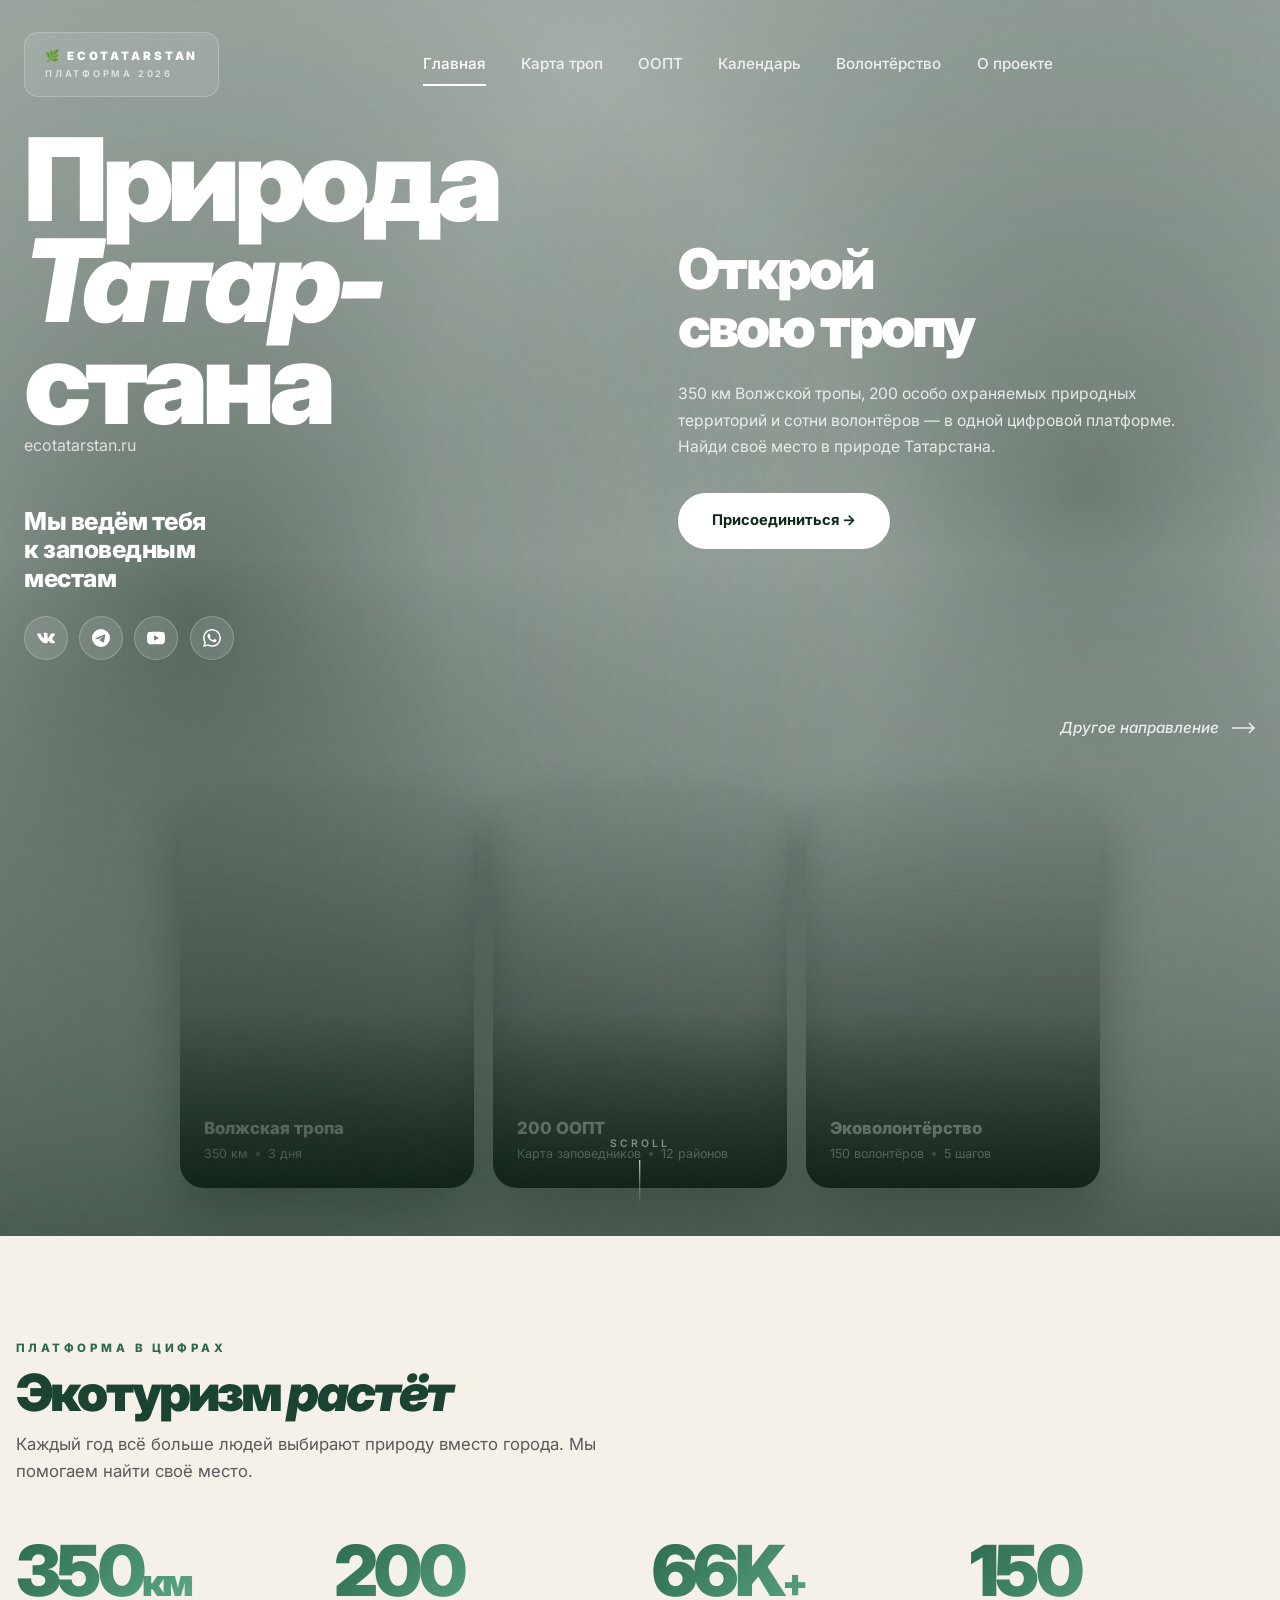
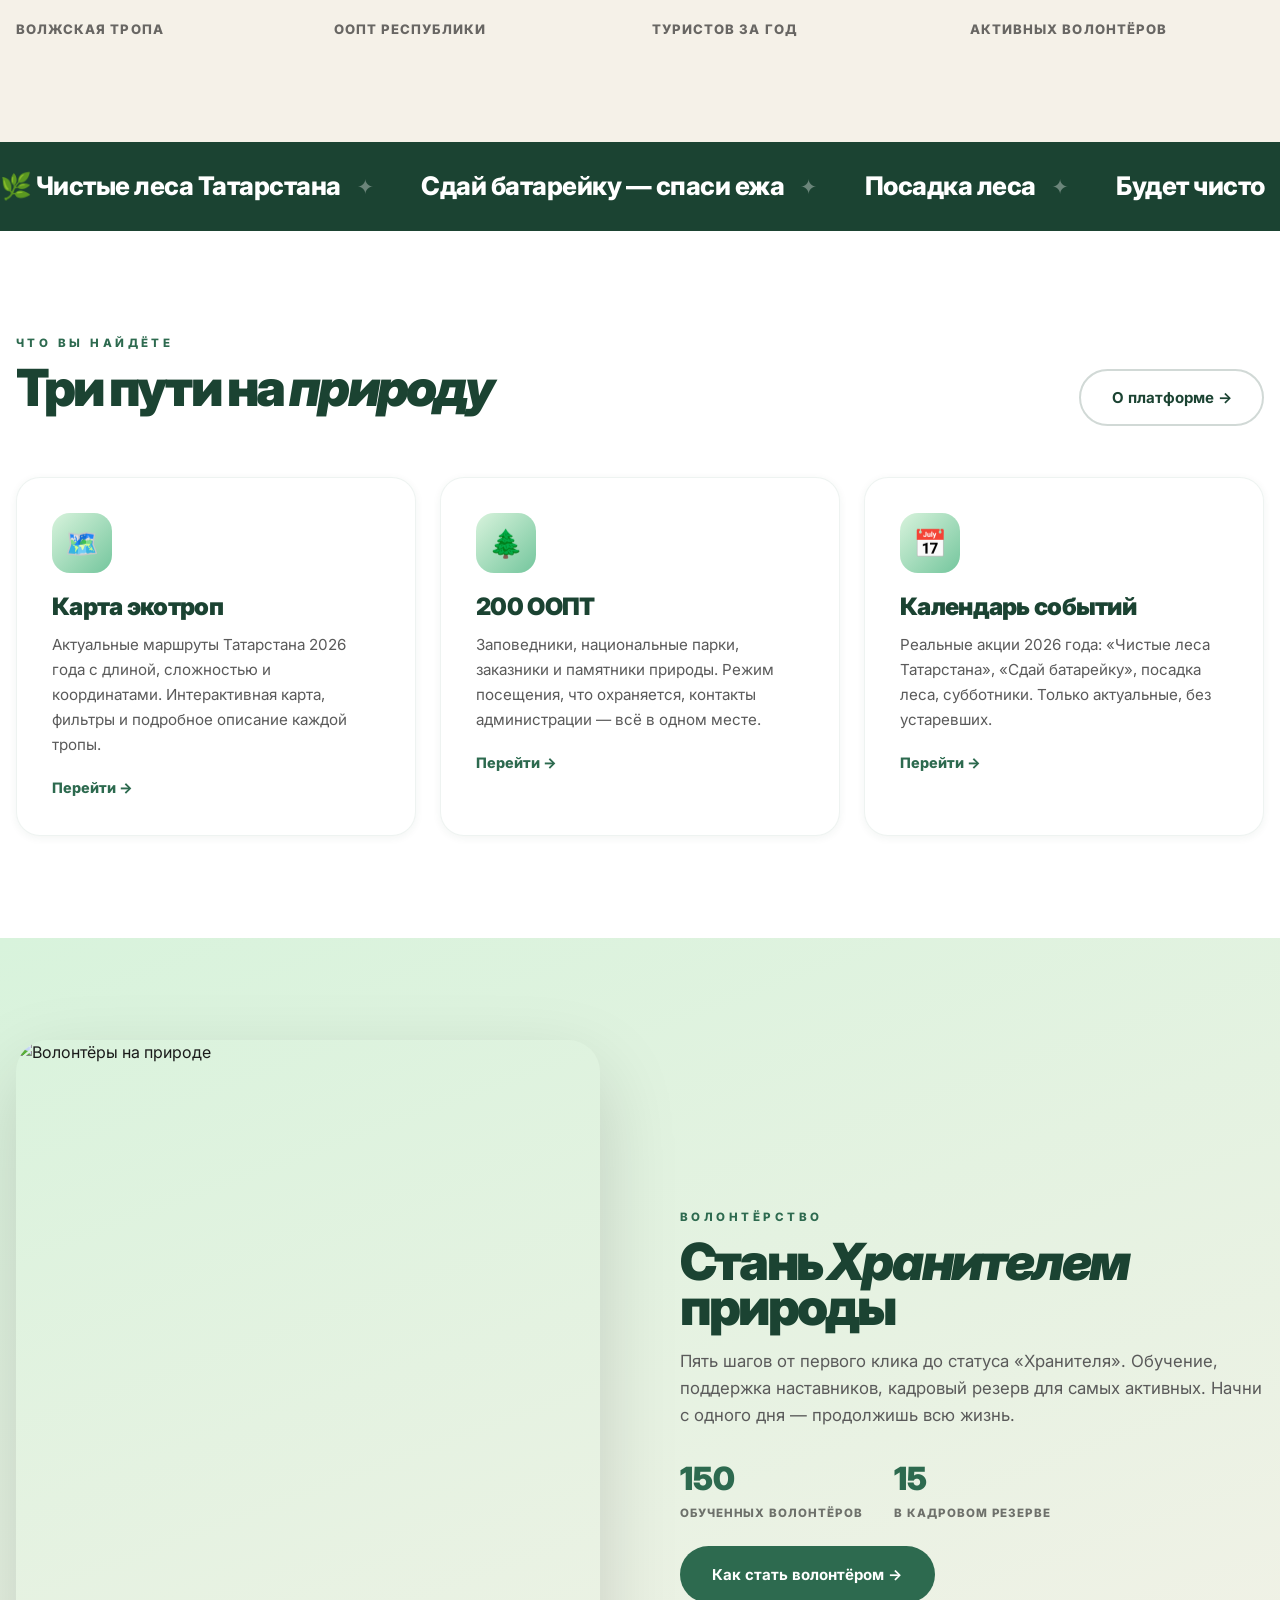
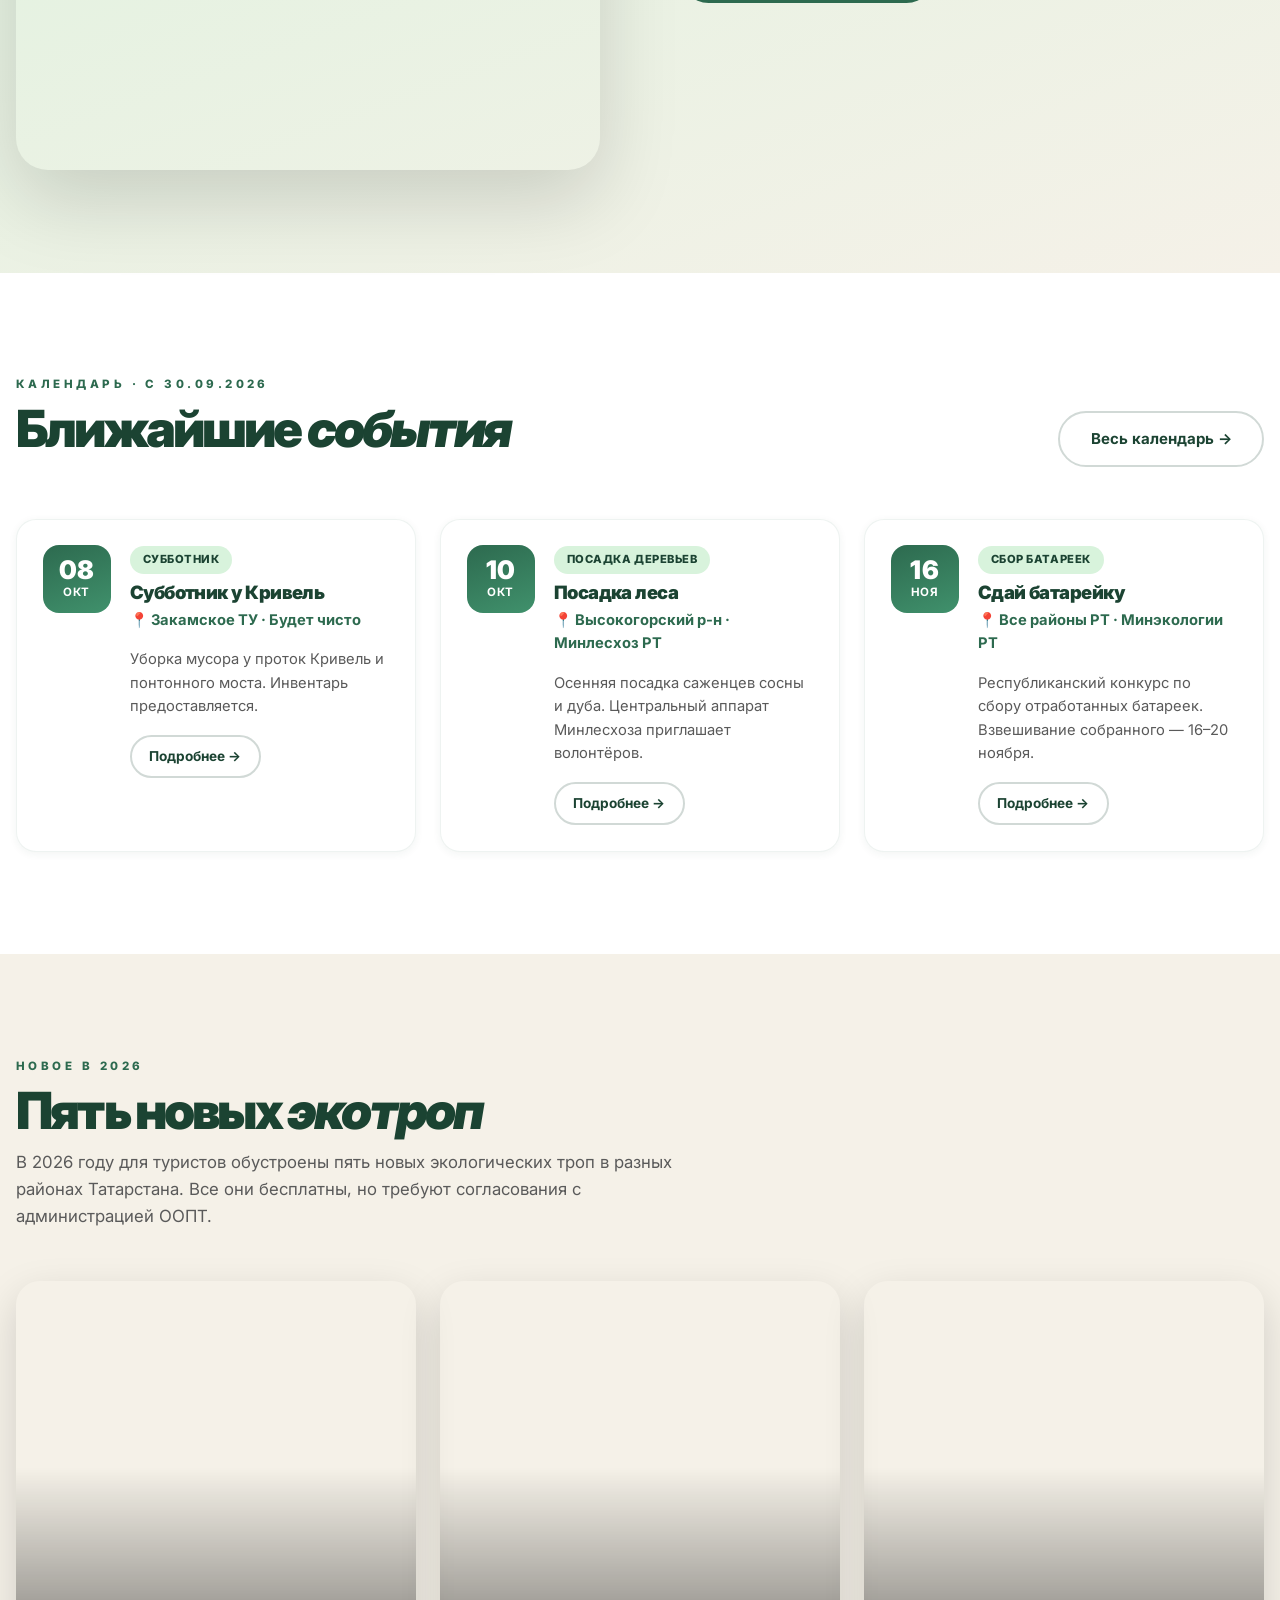
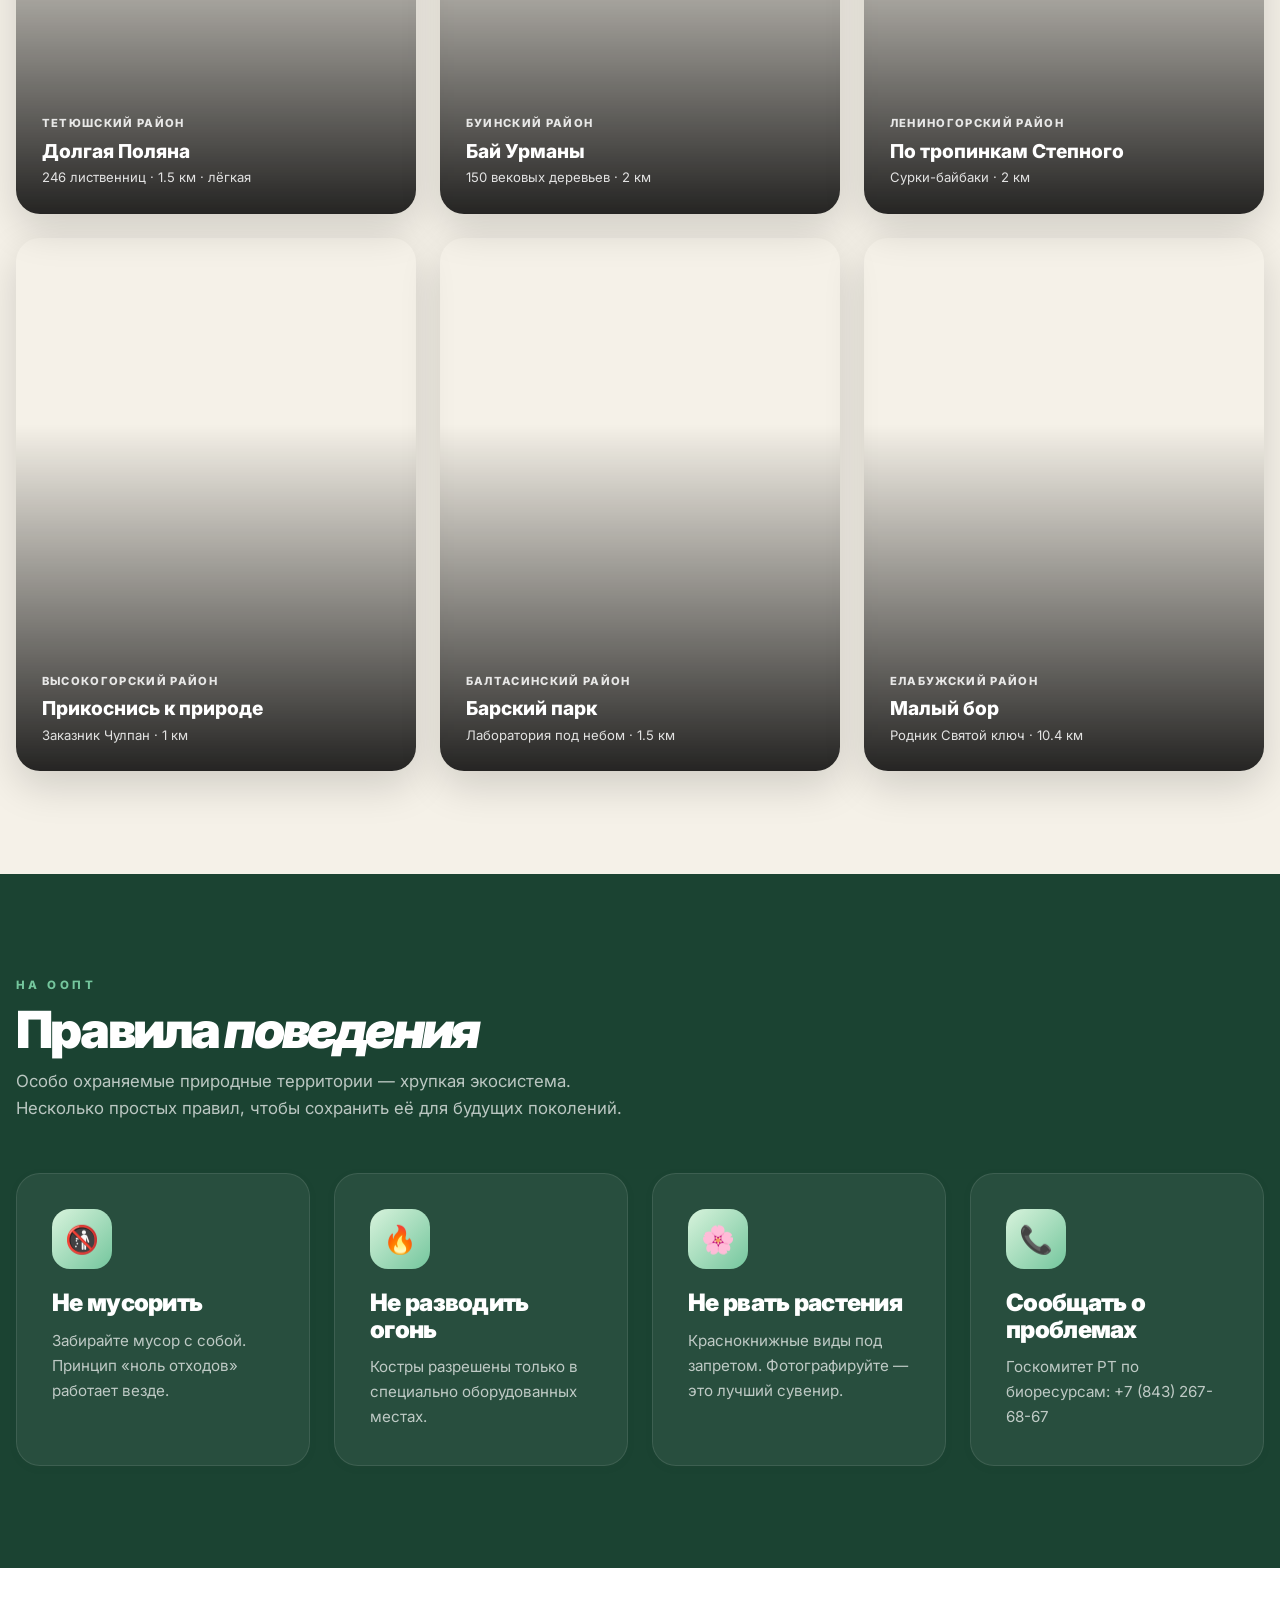
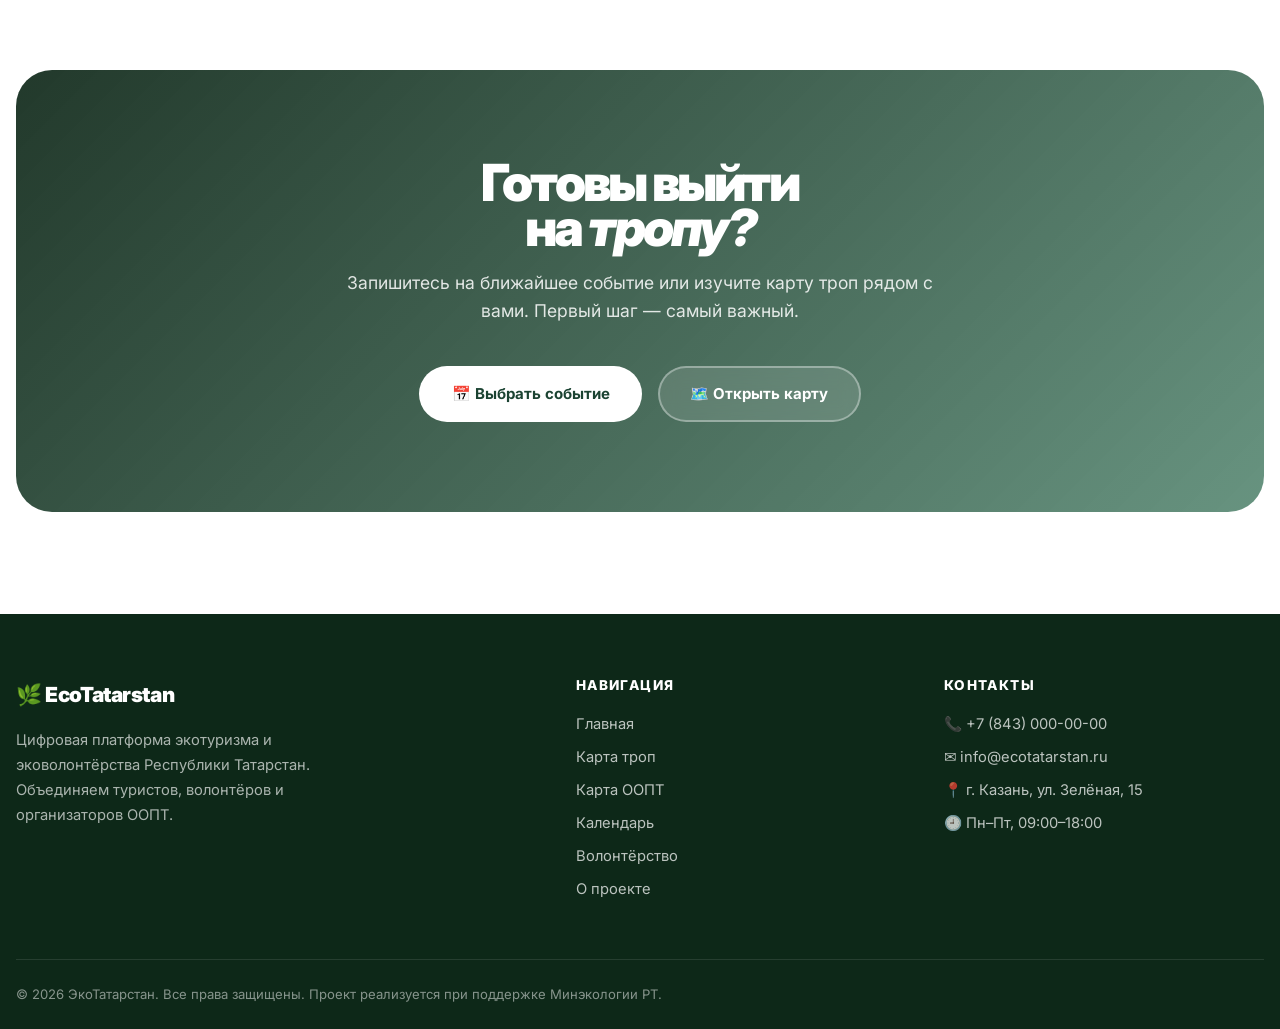
==== index.html @ 3b9d1c7c "1 1" ====
<!DOCTYPE html>
<html lang="ru">
<head>
<meta charset="UTF-8">
<meta name="viewport" content="width=device-width, initial-scale=1.0, viewport-fit=cover">
<title>ЭкоТатарстан — тропы, заповедники, волонтёрство</title>
<meta name="description" content="Цифровая платформа экотуризма и эковолонтёрства Республики Татарстан.">
<meta name="theme-color" content="#0d2818">

<script src="https://cdn.tailwindcss.com"></script>
<script>
  tailwind.config = {
    theme: { extend: {
      colors: {
        green900:'#1b4332', green800:'#0d2818', green700:'#2d6a4f',
        green500:'#40916c', green300:'#74c69d', green100:'#d8f3dc',
        sand:'#f4f1de', cream:'#f5f1e8', ink:'#1b1b1b'
      },
      fontFamily: { sans: ['Inter','system-ui','sans-serif'] }
    }}
  }
</script>

<link href="https://unpkg.com/aos@2.3.4/dist/aos.css" rel="stylesheet">
<script src="https://unpkg.com/aos@2.3.4/dist/aos.js"></script>
<script src="https://cdnjs.cloudflare.com/ajax/libs/gsap/3.12.5/gsap.min.js"></script>
<script src="https://cdnjs.cloudflare.com/ajax/libs/gsap/3.12.5/ScrollTrigger.min.js"></script>
<link href="https://fonts.googleapis.com/css2?family=Inter:wght@400;500;600;700;800;900&display=swap" rel="stylesheet">

<link rel="stylesheet" href="styles.css">
<link rel="icon" href="data:image/svg+xml,<svg xmlns='http://www.w3.org/2000/svg' viewBox='0 0 100 100'><text y='.9em' font-size='90'>🌿</text></svg>">
</head>
<body class="bg-white">

<!-- ==================== HERO FULLSCREEN ==================== -->
<section class="fullhero">
  <div class="fullhero__bg" style="background-image:url('https://images.unsplash.com/photo-1511497584788-876760111969?w=1920&q=80')"></div>
  <div class="fullhero__overlay"></div>
  <div class="noise-overlay"></div>

  <!-- floating leaves -->
  <div class="leaf" style="top:15%;left:8%;animation:floatLeaf 12s ease-in-out infinite;">🍃</div>
  <div class="leaf" style="top:65%;left:5%;animation:floatLeaf 15s ease-in-out infinite .5s;">🌿</div>
  <div class="leaf" style="top:30%;right:8%;animation:floatLeaf 18s ease-in-out infinite 1s;">🍃</div>
  <div class="leaf" style="top:75%;right:12%;animation:floatLeaf 14s ease-in-out infinite 1.5s;">🌱</div>

  <div class="fullhero__content container-wide">

    <!-- TOP NAV -->
    <div class="hero-nav hero-anim-1">
      <a href="index.html" class="logo-plate">
        <div class="logo-plate__main">🌿 EcoTatarstan</div>
        <div class="logo-plate__sub">Платформа 2026</div>
      </a>

      <nav class="hero-nav__menu">
        <a href="index.html" class="active">Главная</a>
        <a href="map.html">Карта троп</a>
        <a href="oopt.html">ООПТ</a>
        <a href="calendar.html">Календарь</a>
        <a href="volunteer.html">Волонтёрство</a>
        <a href="about.html">О проекте</a>
      </nav>

      <div class="hero-nav__right">
        <button class="burger-round" id="burger" aria-label="Меню">
          <span></span><span></span><span></span>
        </button>
      </div>
    </div>

    <!-- MIDDLE -->
    <div class="hero-mid">

      <!-- ЛЕВО: огромный заголовок -->
      <div class="hero-left hero-anim-2">
        <h1 class="giant" style="font-size:clamp(3.2rem,9vw,8.5rem);color:#fff">
          Природа<br>
          <em>Татар-</em><br>
          стана
        </h1>
        <div class="mini-url" style="color:rgba(255,255,255,.75)">ecotatarstan.ru</div>

        <div class="left-bottom" style="margin-top:3rem">
          <div class="left-bottom__headline">
            Мы ведём тебя<br>к заповедным<br>местам
          </div>
          <div class="left-bottom__socials">
            <a href="#" class="social-round" aria-label="ВКонтакте">
              <svg width="18" height="18" viewBox="0 0 24 24" fill="currentColor"><path d="M13.162 18.994c.609 0 .858-.406.851-.915-.031-1.917.714-2.949 2.059-1.604 1.488 1.488 1.796 2.519 3.603 2.519h3.2c.808 0 1.126-.26 1.126-.668 0-.863-1.421-2.386-2.625-3.504-1.686-1.565-1.765-1.602-.313-3.486 1.801-2.339 4.157-5.336 2.073-5.336h-3.981c-.772 0-.828.435-1.103 1.083-.995 2.347-2.886 5.387-3.604 4.922-.751-.485-.407-2.406-.35-5.261.015-.754.011-1.271-1.141-1.539-.629-.145-1.241-.205-1.809-.205-2.273 0-3.841.953-2.95 1.119 1.571.293 1.42 3.692 1.054 5.16-.638 2.556-3.036-2.024-4.035-4.305-.241-.548-.315-.974-1.175-.974H.879c-.492 0-.787.16-.787.516 0 .602 2.96 6.72 5.786 9.77 2.756 2.975 5.48 2.708 7.284 2.708z"/></svg>
            </a>
            <a href="#" class="social-round" aria-label="Telegram">
              <svg width="18" height="18" viewBox="0 0 24 24" fill="currentColor"><path d="M11.944 0A12 12 0 0 0 0 12a12 12 0 0 0 12 12 12 12 0 0 0 12-12A12 12 0 0 0 12 0a12 12 0 0 0-.056 0zm4.962 7.224c.1-.002.321.023.465.14a.506.506 0 0 1 .171.325c.016.093.036.306.02.472-.18 1.898-.962 6.502-1.36 8.627-.168.9-.499 1.201-.82 1.23-.696.065-1.225-.46-1.9-.902-1.056-.693-1.653-1.124-2.678-1.8-1.185-.78-.417-1.21.258-1.91.177-.184 3.247-2.977 3.307-3.23.007-.032.014-.15-.056-.212s-.174-.041-.249-.024c-.106.024-1.793 1.14-5.061 3.345-.48.33-.913.49-1.302.48-.428-.008-1.252-.241-1.865-.44-.752-.245-1.349-.374-1.297-.789.027-.216.325-.437.893-.663 3.498-1.524 5.83-2.529 6.998-3.014 3.332-1.386 4.025-1.627 4.476-1.635z"/></svg>
            </a>
            <a href="#" class="social-round" aria-label="YouTube">
              <svg width="18" height="18" viewBox="0 0 24 24" fill="currentColor"><path d="M23.498 6.186a3.016 3.016 0 0 0-2.122-2.136C19.505 3.545 12 3.545 12 3.545s-7.505 0-9.377.505A3.017 3.017 0 0 0 .502 6.186C0 8.07 0 12 0 12s0 3.93.502 5.814a3.016 3.016 0 0 0 2.122 2.136c1.871.505 9.376.505 9.376.505s7.505 0 9.377-.505a3.015 3.015 0 0 0 2.122-2.136C24 15.93 24 12 24 12s0-3.93-.502-5.814zM9.545 15.568V8.432L15.818 12l-6.273 3.568z"/></svg>
            </a>
            <a href="#" class="social-round" aria-label="WhatsApp">
              <svg width="18" height="18" viewBox="0 0 24 24" fill="currentColor"><path d="M17.472 14.382c-.297-.149-1.758-.867-2.03-.967-.273-.099-.471-.148-.67.15-.197.297-.767.966-.94 1.164-.173.199-.347.223-.644.075-.297-.15-1.255-.463-2.39-1.475-.883-.788-1.48-1.761-1.653-2.059-.173-.297-.018-.458.13-.606.134-.133.298-.347.446-.52.149-.174.198-.298.298-.497.099-.198.05-.371-.025-.52-.075-.149-.669-1.612-.916-2.207-.242-.579-.487-.5-.669-.51-.173-.008-.371-.01-.57-.01-.198 0-.52.074-.792.372-.272.297-1.04 1.016-1.04 2.479 0 1.462 1.065 2.875 1.213 3.074.149.198 2.096 3.2 5.077 4.487.709.306 1.262.489 1.694.625.712.227 1.36.195 1.871.118.571-.085 1.758-.719 2.006-1.413.248-.694.248-1.289.173-1.413-.074-.124-.272-.198-.57-.347m-5.421 7.403h-.004a9.87 9.87 0 0 1-5.031-1.378l-.361-.214-3.741.982.998-3.648-.235-.374a9.86 9.86 0 0 1-1.51-5.26c.001-5.45 4.436-9.884 9.888-9.884 2.64 0 5.122 1.03 6.988 2.898a9.825 9.825 0 0 1 2.893 6.994c-.003 5.45-4.437 9.884-9.885 9.884m8.413-18.297A11.815 11.815 0 0 0 12.05 0C5.495 0 .16 5.335.157 11.892c0 2.096.547 4.142 1.588 5.945L.057 24l6.305-1.654a11.882 11.882 0 0 0 5.683 1.448h.005c6.554 0 11.89-5.335 11.893-11.893a11.821 11.821 0 0 0-3.48-8.413Z"/></svg>
            </a>
          </div>
        </div>
      </div>

      <!-- ПРАВО: текст и кнопки -->
      <div class="hero-right hero-anim-5">
        <h2 class="giant" style="font-size:clamp(2rem,5vw,3.5rem);color:#fff;line-height:1.05">
          Открой<br>свою тропу
        </h2>

        <p>
          350 км Волжской тропы, 200 особо охраняемых природных территорий и сотни волонтёров — в одной цифровой платформе. Найди своё место в природе Татарстана.
        </p>

        <div class="hero-cta">
          <a href="volunteer.html" class="btn-join">Присоединиться →</a>
        </div>
      </div>

    </div>

    <!-- BOTTOM LINK -->
    <div class="bottom-link hero-anim-6">
      <a href="map.html">
        Другое направление
        <svg width="24" height="12" viewBox="0 0 24 12" fill="none">
          <path d="M0 6h22M17 1l5 5-5 5" stroke="currentColor" stroke-width="1.5"/>
        </svg>
      </a>
    </div>

  </div>

  <!-- GLASS CARDS (поверх низа hero) -->
  <div class="glass-cards hero-anim-6" style="padding-top:2rem">
    <a href="map.html" class="glass-card">
      <div class="glass-card__img" style="background-image:url('https://images.unsplash.com/photo-1551632811-561732d1e306?w=600&q=80')"></div>
      <div class="glass-card__overlay"></div>
      <div class="glass-card__content">
        <div class="glass-card__title">Волжская тропа</div>
        <div class="glass-card__sub">
          <span>350 км</span>
          <span class="glass-card__dot"></span>
          <span>3 дня</span>
        </div>
      </div>
    </a>

    <a href="oopt.html" class="glass-card">
      <div class="glass-card__img" style="background-image:url('https://images.unsplash.com/photo-1441974231531-c6227db76b6e?w=600&q=80')"></div>
      <div class="glass-card__overlay"></div>
      <div class="glass-card__content">
        <div class="glass-card__title">200 ООПТ</div>
        <div class="glass-card__sub">
          <span>Карта заповедников</span>
          <span class="glass-card__dot"></span>
          <span>12 районов</span>
        </div>
      </div>
    </a>

    <a href="volunteer.html" class="glass-card">
      <div class="glass-card__img" style="background-image:url('https://images.unsplash.com/photo-1517248135467-4c7edcad34c4?w=600&q=80')"></div>
      <div class="glass-card__overlay"></div>
      <div class="glass-card__content">
        <div class="glass-card__title">Эковолонтёрство</div>
        <div class="glass-card__sub">
          <span>150 волонтёров</span>
          <span class="glass-card__dot"></span>
          <span>5 шагов</span>
        </div>
      </div>
    </a>
  </div>

  <div class="scroll-hint">
    <span>Scroll</span>
    <div class="scroll-hint__line"></div>
  </div>
</section>

<!-- ==================== STATS ==================== -->
<section class="section section--cream">
  <div class="container">
    <div class="section-head" data-aos="fade-up">
      <div style="font-size:.72rem;letter-spacing:.3em;text-transform:uppercase;color:var(--green-700);font-weight:800;margin-bottom:.8rem">Платформа в цифрах</div>
      <h2 class="giant">Экотуризм <em style="font-style:italic">растёт</em></h2>
      <p style="font-size:1.05rem;margin-top:1rem;max-width:640px">Каждый год всё больше людей выбирают природу вместо города. Мы помогаем найти своё место.</p>
    </div>

    <div class="grid grid-4">
      <div data-aos="fade-up" data-aos-delay="0">
        <div class="stat-big">350<span>км</span></div>
        <div style="margin-top:.8rem;font-size:.82rem;font-weight:800;text-transform:uppercase;letter-spacing:.08em;color:rgba(27,27,27,.65)">Волжская тропа</div>
      </div>
      <div data-aos="fade-up" data-aos-delay="100">
        <div class="stat-big">200</div>
        <div style="margin-top:.8rem;font-size:.82rem;font-weight:800;text-transform:uppercase;letter-spacing:.08em;color:rgba(27,27,27,.65)">ООПТ республики</div>
      </div>
      <div data-aos="fade-up" data-aos-delay="200">
        <div class="stat-big">66K<span>+</span></div>
        <div style="margin-top:.8rem;font-size:.82rem;font-weight:800;text-transform:uppercase;letter-spacing:.08em;color:rgba(27,27,27,.65)">туристов за год</div>
      </div>
      <div data-aos="fade-up" data-aos-delay="300">
        <div class="stat-big">150</div>
        <div style="margin-top:.8rem;font-size:.82rem;font-weight:800;text-transform:uppercase;letter-spacing:.08em;color:rgba(27,27,27,.65)">активных волонтёров</div>
      </div>
    </div>
  </div>
</section>

<!-- ==================== MARQUEE ==================== -->
<div class="marquee">
  <div class="marquee__track">
    <span>🌿 Чистые леса Татарстана</span>
    <span>Сдай батарейку — спаси ежа</span>
    <span>Посадка леса</span>
    <span>Будет чисто</span>
    <span>Хранители Волжской тропы</span>
    <span>🌿 Чистые леса Татарстана</span>
    <span>Сдай батарейку — спаси ежа</span>
    <span>Посадка леса</span>
    <span>Будет чисто</span>
    <span>Хранители Волжской тропы</span>
  </div>
</div>

<!-- ==================== 3 НАПРАВЛЕНИЯ ==================== -->
<section class="section">
  <div class="container">
    <div class="section-head section-head--row" data-aos="fade-up">
      <div>
        <div style="font-size:.72rem;letter-spacing:.3em;text-transform:uppercase;color:var(--green-700);font-weight:800;margin-bottom:.8rem">Что вы найдёте</div>
        <h2 class="giant">Три пути на <em style="font-style:italic">природу</em></h2>
      </div>
      <a href="about.html" class="btn-hero btn-outline">О платформе →</a>
    </div>

    <div class="grid grid-3">
      <a href="map.html" class="feat-card" data-aos="fade-up" data-aos-delay="0">
        <div class="feat-card__icon">🗺️</div>
        <h3>Карта экотроп</h3>
        <p>Актуальные маршруты Татарстана 2026 года с длиной, сложностью и координатами. Интерактивная карта, фильтры и подробное описание каждой тропы.</p>
        <div style="margin-top:1.2rem;font-weight:800;color:var(--green-700);font-size:.9rem">Перейти →</div>
      </a>

      <a href="oopt.html" class="feat-card" data-aos="fade-up" data-aos-delay="100">
        <div class="feat-card__icon">🌲</div>
        <h3>200 ООПТ</h3>
        <p>Заповедники, национальные парки, заказники и памятники природы. Режим посещения, что охраняется, контакты администрации — всё в одном месте.</p>
        <div style="margin-top:1.2rem;font-weight:800;color:var(--green-700);font-size:.9rem">Перейти →</div>
      </a>

      <a href="calendar.html" class="feat-card" data-aos="fade-up" data-aos-delay="200">
        <div class="feat-card__icon">📅</div>
        <h3>Календарь событий</h3>
        <p>Реальные акции 2026 года: «Чистые леса Татарстана», «Сдай батарейку», посадка леса, субботники. Только актуальные, без устаревших.</p>
        <div style="margin-top:1.2rem;font-weight:800;color:var(--green-700);font-size:.9rem">Перейти →</div>
      </a>
    </div>
  </div>
</section>

<!-- ==================== SPLIT: ВОЛОНТЁРСТВО ==================== -->
<section class="section section--green">
  <div class="container">
    <div class="split">
      <div class="split__img" data-aos="fade-right">
        <img src="https://images.unsplash.com/photo-1552799446-159ba9523315?w=800&q=80" alt="Волонтёры на природе">
      </div>
      <div data-aos="fade-left">
        <div style="font-size:.72rem;letter-spacing:.3em;text-transform:uppercase;color:var(--green-700);font-weight:800;margin-bottom:.8rem">Волонтёрство</div>
        <h2 class="giant" style="margin-bottom:1.2rem">Стань <em style="font-style:italic">Хранителем</em> природы</h2>
        <p style="font-size:1.05rem;margin-bottom:1.5rem">
          Пять шагов от первого клика до статуса «Хранителя». Обучение, поддержка наставников, кадровый резерв для самых активных. Начни с одного дня — продолжишь всю жизнь.
        </p>
        <div style="display:flex;gap:2rem;margin:1.5rem 0;flex-wrap:wrap">
          <div>
            <div style="font-size:2rem;font-weight:900;color:var(--green-700)">150</div>
            <div style="font-size:.72rem;text-transform:uppercase;letter-spacing:.08em;font-weight:800;color:rgba(27,27,27,.6)">обученных волонтёров</div>
          </div>
          <div>
            <div style="font-size:2rem;font-weight:900;color:var(--green-700)">15</div>
            <div style="font-size:.72rem;text-transform:uppercase;letter-spacing:.08em;font-weight:800;color:rgba(27,27,27,.6)">в кадровом резерве</div>
          </div>
        </div>
        <a href="volunteer.html" class="btn-hero btn-primary">Как стать волонтёром →</a>
      </div>
    </div>
  </div>
</section>

<!-- ==================== БЛИЖАЙШИЕ СОБЫТИЯ ==================== -->
<section class="section">
  <div class="container">
    <div class="section-head section-head--row" data-aos="fade-up">
      <div>
        <div style="font-size:.72rem;letter-spacing:.3em;text-transform:uppercase;color:var(--green-700);font-weight:800;margin-bottom:.8rem">Календарь · с 30.09.2026</div>
        <h2 class="giant">Ближайшие <em style="font-style:italic">события</em></h2>
      </div>
      <a href="calendar.html" class="btn-hero btn-outline">Весь календарь →</a>
    </div>

    <div class="grid grid-3">
      <div class="event-card" data-aos="fade-up">
        <div class="event-card__date"><span>08</span>окт</div>
        <div class="event-card__body">
          <span class="badge badge--green">Субботник</span>
          <h3>Субботник у Кривель</h3>
          <p class="event-card__meta">📍 Закамское ТУ · Будет чисто</p>
          <p>Уборка мусора у проток Кривель и понтонного моста. Инвентарь предоставляется.</p>
          <a href="calendar.html" class="btn-hero btn-outline btn-sm">Подробнее →</a>
        </div>
      </div>

      <div class="event-card" data-aos="fade-up" data-aos-delay="100">
        <div class="event-card__date"><span>10</span>окт</div>
        <div class="event-card__body">
          <span class="badge badge--green">Посадка деревьев</span>
          <h3>Посадка леса</h3>
          <p class="event-card__meta">📍 Высокогорский р-н · Минлесхоз РТ</p>
          <p>Осенняя посадка саженцев сосны и дуба. Центральный аппарат Минлесхоза приглашает волонтёров.</p>
          <a href="calendar.html" class="btn-hero btn-outline btn-sm">Подробнее →</a>
        </div>
      </div>

      <div class="event-card" data-aos="fade-up" data-aos-delay="200">
        <div class="event-card__date"><span>16</span>ноя</div>
        <div class="event-card__body">
          <span class="badge badge--green">Сбор батареек</span>
          <h3>Сдай батарейку</h3>
          <p class="event-card__meta">📍 Все районы РТ · Минэкологии РТ</p>
          <p>Республиканский конкурс по сбору отработанных батареек. Взвешивание собранного — 16–20 ноября.</p>
          <a href="calendar.html" class="btn-hero btn-outline btn-sm">Подробнее →</a>
        </div>
      </div>
    </div>
  </div>
</section>

<!-- ==================== 5 НОВЫХ ЭКОТРОП ==================== -->
<section class="section section--cream">
  <div class="container">
    <div class="section-head" data-aos="fade-up">
      <div style="font-size:.72rem;letter-spacing:.3em;text-transform:uppercase;color:var(--green-700);font-weight:800;margin-bottom:.8rem">Новое в 2026</div>
      <h2 class="giant">Пять новых <em style="font-style:italic">экотроп</em></h2>
      <p style="font-size:1.05rem;margin-top:1rem;max-width:680px">В 2026 году для туристов обустроены пять новых экологических троп в разных районах Татарстана. Все они бесплатны, но требуют согласования с администрацией ООПТ.</p>
    </div>

    <div class="grid grid-3">
      <a href="map.html" class="photo-card" data-aos="fade-up" data-aos-delay="0">
        <div class="photo-card__img" style="background-image:url('https://images.unsplash.com/photo-1441974231531-c6227db76b6e?w=800&q=80')"></div>
        <div class="photo-card__overlay"></div>
        <div class="photo-card__content">
          <div class="photo-card__tag">Тетюшский район</div>
          <div class="photo-card__title">Долгая Поляна</div>
          <div style="font-size:.82rem;opacity:.85;margin-top:.3rem">246 лиственниц · 1.5 км · лёгкая</div>
        </div>
      </a>

      <a href="map.html" class="photo-card" data-aos="fade-up" data-aos-delay="100">
        <div class="photo-card__img" style="background-image:url('https://images.unsplash.com/photo-1518495973542-4542c06a5843?w=800&q=80')"></div>
        <div class="photo-card__overlay"></div>
        <div class="photo-card__content">
          <div class="photo-card__tag">Буинский район</div>
          <div class="photo-card__title">Бай Урманы</div>
          <div style="font-size:.82rem;opacity:.85;margin-top:.3rem">150 вековых деревьев · 2 км</div>
        </div>
      </a>

      <a href="map.html" class="photo-card" data-aos="fade-up" data-aos-delay="200">
        <div class="photo-card__img" style="background-image:url('https://images.unsplash.com/photo-1418065460487-3e41a6c84dc5?w=800&q=80')"></div>
        <div class="photo-card__overlay"></div>
        <div class="photo-card__content">
          <div class="photo-card__tag">Лениногорский район</div>
          <div class="photo-card__title">По тропинкам Степного</div>
          <div style="font-size:.82rem;opacity:.85;margin-top:.3rem">Сурки-байбаки · 2 км</div>
        </div>
      </a>

      <a href="map.html" class="photo-card" data-aos="fade-up" data-aos-delay="0">
        <div class="photo-card__img" style="background-image:url('https://images.unsplash.com/photo-1506905925346-21bda4d32df4?w=800&q=80')"></div>
        <div class="photo-card__overlay"></div>
        <div class="photo-card__content">
          <div class="photo-card__tag">Высокогорский район</div>
          <div class="photo-card__title">Прикоснись к природе</div>
          <div style="font-size:.82rem;opacity:.85;margin-top:.3rem">Заказник Чулпан · 1 км</div>
        </div>
      </a>

      <a href="map.html" class="photo-card" data-aos="fade-up" data-aos-delay="100">
        <div class="photo-card__img" style="background-image:url('https://images.unsplash.com/photo-1470071459604-3b5ec3a7fe05?w=800&q=80')"></div>
        <div class="photo-card__overlay"></div>
        <div class="photo-card__content">
          <div class="photo-card__tag">Балтасинский район</div>
          <div class="photo-card__title">Барский парк</div>
          <div style="font-size:.82rem;opacity:.85;margin-top:.3rem">Лаборатория под небом · 1.5 км</div>
        </div>
      </a>

      <a href="map.html" class="photo-card" data-aos="fade-up" data-aos-delay="200">
        <div class="photo-card__img" style="background-image:url('https://images.unsplash.com/photo-1511497584788-876760111969?w=800&q=80')"></div>
        <div class="photo-card__overlay"></div>
        <div class="photo-card__content">
          <div class="photo-card__tag">Елабужский район</div>
          <div class="photo-card__title">Малый бор</div>
          <div style="font-size:.82rem;opacity:.85;margin-top:.3rem">Родник Святой ключ · 10.4 км</div>
        </div>
      </a>
    </div>
  </div>
</section>

<!-- ==================== 4 ПРАВИЛА ==================== -->
<section class="section section--dark">
  <div class="container">
    <div class="section-head" data-aos="fade-up">
      <div style="font-size:.72rem;letter-spacing:.3em;text-transform:uppercase;color:var(--green-300);font-weight:800;margin-bottom:.8rem">На ООПТ</div>
      <h2 class="giant" style="color:#fff">Правила <em style="font-style:italic">поведения</em></h2>
      <p style="color:rgba(255,255,255,.7);font-size:1.05rem;margin-top:1rem;max-width:640px">Особо охраняемые природные территории — хрупкая экосистема. Несколько простых правил, чтобы сохранить её для будущих поколений.</p>
    </div>

    <div class="grid grid-4">
      <div class="feat-card" style="background:rgba(255,255,255,.06);border-color:rgba(255,255,255,.1)" data-aos="fade-up">
        <div class="feat-card__icon">🚯</div>
        <h3 style="color:#fff">Не мусорить</h3>
        <p style="color:rgba(255,255,255,.7)">Забирайте мусор с собой. Принцип «ноль отходов» работает везде.</p>
      </div>
      <div class="feat-card" style="background:rgba(255,255,255,.06);border-color:rgba(255,255,255,.1)" data-aos="fade-up" data-aos-delay="100">
        <div class="feat-card__icon">🔥</div>
        <h3 style="color:#fff">Не разводить огонь</h3>
        <p style="color:rgba(255,255,255,.7)">Костры разрешены только в специально оборудованных местах.</p>
      </div>
      <div class="feat-card" style="background:rgba(255,255,255,.06);border-color:rgba(255,255,255,.1)" data-aos="fade-up" data-aos-delay="200">
        <div class="feat-card__icon">🌸</div>
        <h3 style="color:#fff">Не рвать растения</h3>
        <p style="color:rgba(255,255,255,.7)">Краснокнижные виды под запретом. Фотографируйте — это лучший сувенир.</p>
      </div>
      <div class="feat-card" style="background:rgba(255,255,255,.06);border-color:rgba(255,255,255,.1)" data-aos="fade-up" data-aos-delay="300">
        <div class="feat-card__icon">📞</div>
        <h3 style="color:#fff">Сообщать о проблемах</h3>
        <p style="color:rgba(255,255,255,.7)">Госкомитет РТ по биоресурсам: +7 (843) 267-68-67</p>
      </div>
    </div>
  </div>
</section>

<!-- ==================== CTA ФИНАЛЬНЫЙ ==================== -->
<section class="section">
  <div class="container">
    <div class="final-cta" data-aos="zoom-in">
      <div class="final-cta__bg" style="background-image:url('https://images.unsplash.com/photo-1426604966848-d7adac402bff?w=1600&q=80')"></div>
      <div class="final-cta__overlay"></div>
      <div class="final-cta__content">
        <h2 class="giant" style="color:#fff;margin-bottom:1.2rem">Готовы выйти<br>на <em style="font-style:italic">тропу?</em></h2>
        <p style="color:rgba(255,255,255,.85);font-size:1.1rem;max-width:600px;margin:0 auto 2.5rem">Запишитесь на ближайшее событие или изучите карту троп рядом с вами. Первый шаг — самый важный.</p>
        <div style="display:flex;gap:1rem;justify-content:center;flex-wrap:wrap">
          <a href="calendar.html" class="btn-hero btn-white">📅 Выбрать событие</a>
          <a href="map.html" class="btn-hero btn-glass">🗺️ Открыть карту</a>
        </div>
      </div>
    </div>
  </div>
</section>

<!-- ==================== FOOTER ==================== -->
<footer class="site-footer">
  <div class="container">
    <div class="footer-grid">
      <div>
        <div class="footer-logo">🌿 EcoTatarstan</div>
        <p>Цифровая платформа экотуризма и эковолонтёрства Республики Татарстан. Объединяем туристов, волонтёров и организаторов ООПТ.</p>
      </div>
      <div>
        <h4>Навигация</h4>
        <ul>
          <li><a href="index.html">Главная</a></li>
          <li><a href="map.html">Карта троп</a></li>
          <li><a href="oopt.html">Карта ООПТ</a></li>
          <li><a href="calendar.html">Календарь</a></li>
          <li><a href="volunteer.html">Волонтёрство</a></li>
          <li><a href="about.html">О проекте</a></li>
        </ul>
      </div>
      <div>
        <h4>Контакты</h4>
        <ul>
          <li>📞 <a href="tel:+78430000000">+7 (843) 000-00-00</a></li>
          <li>✉️ <a href="mailto:info@ecotatarstan.ru">info@ecotatarstan.ru</a></li>
          <li>📍 г. Казань, ул. Зелёная, 15</li>
          <li>🕘 Пн–Пт, 09:00–18:00</li>
        </ul>
      </div>
    </div>
    <div class="footer-bottom">
      © 2026 ЭкоТатарстан. Все права защищены. Проект реализуется при поддержке Минэкологии РТ.
    </div>
  </div>
</footer>

<!-- ==================== МОБИЛЬНОЕ МЕНЮ ==================== -->
<div class="mobile-nav" id="mobileNav">
  <a href="index.html">Главная</a>
  <a href="map.html">Карта троп</a>
  <a href="oopt.html">ООПТ</a>
  <a href="calendar.html">Календарь</a>
  <a href="volunteer.html">Волонтёрство</a>
  <a href="about.html">О проекте</a>
</div>

<script src="script.js"></script>
</body>
</html>
---- styles.css ----
/* ============================================================
   ЭКОТАТАРСТАН — общие стили (редизайн 2026, полная версия)
   ============================================================ */

:root{
  --green-900:#1b4332;
  --green-800:#0d2818;
  --green-700:#2d6a4f;
  --green-500:#40916c;
  --green-300:#74c69d;
  --green-100:#d8f3dc;
  --sand:#f4f1de;
  --sand-dark:#e8e2c8;
  --cream:#f5f1e8;
  --ink:#1b1b1b;
  --muted:#5a5a5a;
  --white:#ffffff;
  --radius-sm:12px;
  --radius:20px;
  --radius-lg:28px;
  --radius-xl:36px;
  --shadow-sm:0 2px 8px rgba(27,67,50,.06);
  --shadow:0 10px 30px rgba(27,67,50,.10);
  --shadow-lg:0 25px 60px rgba(27,67,50,.18);
  --shadow-xl:0 35px 90px rgba(27,67,50,.22);
  --transition:.35s cubic-bezier(.4,0,.2,1);
  --ease-out:cubic-bezier(.16,1,.3,1);
}

*{box-sizing:border-box;margin:0;padding:0}
html{scroll-behavior:smooth;-webkit-text-size-adjust:100%}
body{
  font-family:'Inter',system-ui,-apple-system,"Segoe UI",Roboto,sans-serif;
  color:var(--ink);
  background:#fff;
  line-height:1.6;
  -webkit-font-smoothing:antialiased;
  overflow-x:hidden;
  min-height:100vh;
}
img{max-width:100%;display:block;height:auto}
a{color:inherit;text-decoration:none}
button{font-family:inherit;cursor:pointer;border:none;background:none;color:inherit}
ul{list-style:none}
input,select,textarea{font-family:inherit;font-size:16px} /* предотвращает zoom на iOS */

.container{width:min(1280px,100% - 2rem);margin-inline:auto;padding:0}
.container-wide{width:min(1440px,100% - 2rem);margin-inline:auto;padding:0}

/* ============ ТИПОГРАФИКА ============ */
h1,h2,h3,h4{line-height:1.1;font-weight:900;letter-spacing:-.03em;color:var(--green-900)}
h1{font-size:clamp(2.2rem,6vw,4.8rem)}
h2{font-size:clamp(1.7rem,4vw,3.2rem)}
h3{font-size:clamp(1.1rem,2vw,1.5rem)}
h4{font-size:clamp(1rem,1.6vw,1.2rem)}
p{color:var(--muted)}

.giant{
  font-weight:900;
  letter-spacing:-.055em;
  line-height:.88;
}
.giant em{font-style:italic;font-weight:900}

/* ============ SCROLLBAR ============ */
::-webkit-scrollbar{width:10px;height:10px}
::-webkit-scrollbar-track{background:#f0f0f0}
::-webkit-scrollbar-thumb{background:var(--green-500);border-radius:5px}
::-webkit-scrollbar-thumb:hover{background:var(--green-700)}

/* ============ LOGO PLATE (glass) ============ */
.logo-plate{
  display:inline-block;
  padding:.85rem 1.25rem;
  border-radius:14px;
  background:rgba(255,255,255,.10);
  backdrop-filter:blur(14px);
  -webkit-backdrop-filter:blur(14px);
  border:1px solid rgba(255,255,255,.22);
  transition:all .4s cubic-bezier(.4,0,.2,1);
  text-align:left;
}
.logo-plate:hover{transform:translateY(-2px);background:rgba(255,255,255,.18)}
.logo-plate__main{
  font-weight:900;letter-spacing:.25em;font-size:.72rem;
  text-transform:uppercase;color:#fff;
}
.logo-plate__sub{
  font-weight:600;letter-spacing:.3em;font-size:.58rem;
  text-transform:uppercase;opacity:.7;margin-top:.15rem;color:#fff;
}

/* ============ HERO NAV ============ */
.hero-nav{
  display:flex;justify-content:space-between;align-items:center;
  gap:2rem;flex-wrap:wrap;
}
.hero-nav__menu{display:flex;gap:2.2rem;align-items:center}
.hero-nav__menu a{
  color:rgba(255,255,255,.85);
  font-size:.95rem;font-weight:500;
  position:relative;padding:.4rem 0;
  transition:color .3s;
}
.hero-nav__menu a::after{
  content:"";position:absolute;left:0;bottom:-3px;
  width:0;height:1.5px;background:#fff;
  transition:width .35s cubic-bezier(.4,0,.2,1);
}
.hero-nav__menu a:hover{color:#fff}
.hero-nav__menu a:hover::after,
.hero-nav__menu a.active::after{width:100%}
.hero-nav__menu a.active{color:#fff}

.hero-nav__right{display:flex;align-items:center;gap:1rem}

.burger-round{
  width:46px;height:46px;border-radius:50%;
  background:rgba(255,255,255,.12);
  backdrop-filter:blur(12px);
  border:1px solid rgba(255,255,255,.25);
  display:none;align-items:center;justify-content:center;
  flex-direction:column;gap:5px;cursor:pointer;
  transition:all .35s;
}
.burger-round:hover{background:rgba(255,255,255,.22)}
.burger-round span{
  width:18px;height:2px;background:#fff;border-radius:2px;
  transition:all .3s;
}
.burger-round.open span:nth-child(1){transform:translateY(7px) rotate(45deg)}
.burger-round.open span:nth-child(2){opacity:0}
.burger-round.open span:nth-child(3){transform:translateY(-7px) rotate(-45deg)}

/* МОБИЛЬНОЕ МЕНЮ */
.mobile-nav{
  position:fixed;inset:0;
  background:rgba(13,40,24,.98);
  backdrop-filter:blur(24px);
  z-index:200;
  display:flex;flex-direction:column;
  justify-content:center;align-items:center;
  gap:1.6rem;padding:2rem;
  transform:translateY(-100%);
  transition:transform .55s cubic-bezier(.4,0,.2,1);
}
.mobile-nav.open{transform:translateY(0)}
.mobile-nav a{
  font-size:clamp(1.5rem,6vw,1.9rem);
  font-weight:800;color:#fff;
  letter-spacing:-.02em;
  transition:color .3s;
}
.mobile-nav a:hover{color:var(--green-300)}

/* ============ BUTTONS ============ */
.btn-hero{
  display:inline-flex;align-items:center;gap:.6rem;
  padding:.9rem 1.9rem;border-radius:100px;
  font-weight:700;font-size:.94rem;
  transition:all .35s cubic-bezier(.4,0,.2,1);
  border:2px solid transparent;cursor:pointer;
  white-space:nowrap;
  justify-content:center;
}
.btn-white{background:#fff;color:var(--green-900)}
.btn-white:hover{transform:translateY(-3px);box-shadow:0 20px 40px rgba(0,0,0,.3)}
.btn-glass{
  background:rgba(255,255,255,.12);
  color:#fff;
  border-color:rgba(255,255,255,.35);
  backdrop-filter:blur(10px);
}
.btn-glass:hover{background:rgba(255,255,255,.22);transform:translateY(-3px)}
.btn-dark{background:var(--green-900);color:#fff}
.btn-dark:hover{background:var(--green-800);transform:translateY(-3px);box-shadow:var(--shadow-lg)}
.btn-outline{
  background:transparent;color:var(--green-900);
  border-color:rgba(27,67,50,.2);
}
.btn-outline:hover{background:var(--green-100);border-color:var(--green-500)}
.btn-primary{background:var(--green-700);color:#fff}
.btn-primary:hover{background:var(--green-900);transform:translateY(-3px);box-shadow:var(--shadow-lg)}
.btn-sm{padding:.55rem 1.1rem;font-size:.85rem}
.btn-block{width:100%}
.btn-play{
  width:70px;height:70px;border-radius:50%;
  background:#fff;color:var(--green-800);
  display:flex;align-items:center;justify-content:center;
  font-size:1.35rem;cursor:pointer;
  transition:all .35s cubic-bezier(.4,0,.2,1);
  box-shadow:0 20px 50px rgba(0,0,0,.35);
  flex-shrink:0;position:relative;
}
.btn-play:hover{transform:scale(1.1);box-shadow:0 25px 60px rgba(0,0,0,.4)}

/* ============ FULLSCREEN HERO ============ */
.fullhero{
  position:relative;min-height:100vh;color:#fff;
  overflow:hidden;display:flex;flex-direction:column;
  padding:2rem 1.5rem 3rem;
}
.fullhero__bg{
  position:absolute;inset:0;
  background-size:cover;background-position:center;
  transform:scale(1.1);
  animation:heroZoom 30s ease-in-out infinite alternate;
  z-index:0;
}
@keyframes heroZoom{
  0%{transform:scale(1.1) translate(0,0)}
  100%{transform:scale(1.22) translate(-2%,-1%)}
}
.fullhero__overlay{
  position:absolute;inset:0;
  background:
    radial-gradient(circle at 15% 50%, rgba(15,40,25,.6), transparent 55%),
    radial-gradient(circle at 85% 40%, rgba(15,40,25,.5), transparent 50%),
    linear-gradient(180deg, rgba(15,40,25,.4) 0%, rgba(15,40,25,.2) 45%, rgba(15,40,25,.75) 100%);
  z-index:1;
}
.fullhero__content{
  position:relative;z-index:2;
  display:flex;flex-direction:column;
  height:100%;flex:1;width:100%;
}

.hero-mid{
  display:grid;grid-template-columns:1.05fr 1fr;
  gap:3rem;align-items:center;
  flex:1;padding:2rem 0;
}

.hero-right p{
  color:rgba(255,255,255,.82);
  line-height:1.7;max-width:520px;
  margin-top:1.5rem;font-size:.98rem;
}

.hero-cta{
  display:flex;gap:1rem;margin-top:2rem;
  flex-wrap:wrap;align-items:center;
}

.btn-join{
  background:#fff;color:var(--green-800);
  padding:.9rem 2rem;border-radius:100px;
  font-weight:700;font-size:.92rem;
  transition:all .35s cubic-bezier(.4,0,.2,1);
  border:2px solid #fff;
}
.btn-join:hover{transform:translateY(-3px);box-shadow:0 20px 40px rgba(0,0,0,.35)}
.btn-video{
  background:rgba(255,255,255,.1);
  color:#fff;padding:.7rem 1.5rem .7rem .7rem;
  border-radius:100px;font-weight:600;font-size:.92rem;
  display:inline-flex;align-items:center;gap:.7rem;
  border:1.5px solid rgba(255,255,255,.35);
  backdrop-filter:blur(10px);
  transition:all .35s cubic-bezier(.4,0,.2,1);
}
.btn-video:hover{background:rgba(255,255,255,.2);transform:translateY(-3px)}
.btn-video__icon{
  width:36px;height:36px;border-radius:50%;
  background:#fff;color:var(--green-800);
  display:flex;align-items:center;justify-content:center;
  font-size:.85rem;
}

.play-block{
  display:flex;align-items:flex-start;gap:1.3rem;
}
.play-block__label{
  font-size:.7rem;letter-spacing:.28em;
  text-transform:uppercase;color:rgba(255,255,255,.65);
  font-weight:700;margin-bottom:.4rem;
}
.play-block__title{
  font-weight:800;font-size:1.15rem;color:#fff;
  letter-spacing:-.01em;
}

.bottom-link{
  display:flex;justify-content:flex-end;
  padding:1.5rem 0;
}
.bottom-link a{
  color:rgba(255,255,255,.85);
  font-size:.95rem;font-style:italic;font-weight:500;
  display:inline-flex;align-items:center;gap:.8rem;
  transition:all .3s;
}
.bottom-link a:hover{color:#fff;gap:1.2rem}
.bottom-link svg{transition:transform .3s}
.bottom-link a:hover svg{transform:translateX(6px)}

.left-bottom{display:flex;flex-direction:column;gap:1.5rem;max-width:340px}
.left-bottom__headline{
  font-size:1.55rem;font-weight:800;
  letter-spacing:-.02em;line-height:1.15;color:#fff;
}
.left-bottom__socials{display:flex;gap:.7rem;flex-wrap:wrap}
.social-round{
  width:44px;height:44px;border-radius:50%;
  background:rgba(255,255,255,.12);
  backdrop-filter:blur(10px);
  border:1px solid rgba(255,255,255,.22);
  display:flex;align-items:center;justify-content:center;
  color:#fff;font-size:.9rem;
  transition:all .35s cubic-bezier(.4,0,.2,1);
}
.social-round:hover{background:#fff;color:var(--green-800);transform:translateY(-4px)}

/* GLASS CARDS */
.glass-cards{
  display:grid;grid-template-columns:repeat(3,1fr);
  gap:1.2rem;max-width:920px;
  margin:0 auto;width:100%;
}
.glass-card{
  position:relative;border-radius:24px;overflow:hidden;
  aspect-ratio:3/4;cursor:pointer;
  transition:all .55s cubic-bezier(.4,0,.2,1);
  box-shadow:0 25px 60px rgba(0,0,0,.35);
}
.glass-card:hover{transform:translateY(-10px) scale(1.02)}
.glass-card__img{
  position:absolute;inset:0;
  background-size:cover;background-position:center;
  transition:transform .8s cubic-bezier(.4,0,.2,1);
}
.glass-card:hover .glass-card__img{transform:scale(1.12)}
.glass-card__overlay{
  position:absolute;inset:0;
  background:linear-gradient(180deg,rgba(0,0,0,.05) 0%,rgba(0,0,0,.3) 55%,rgba(0,0,0,.9) 100%);
  z-index:1;
}
.glass-card__content{
  position:absolute;left:0;right:0;bottom:0;
  padding:1.5rem;z-index:2;color:#fff;
}
.glass-card__title{
  font-weight:800;font-size:1.05rem;
  line-height:1.2;margin-bottom:.4rem;
}
.glass-card__sub{
  font-size:.78rem;opacity:.85;
  display:flex;align-items:center;gap:.5rem;
}
.glass-card__dot{
  width:4px;height:4px;border-radius:50%;
  background:currentColor;opacity:.6;
}

/* SCROLL HINT */
.scroll-hint{
  position:absolute;bottom:2rem;left:50%;
  transform:translateX(-50%);
  display:flex;flex-direction:column;align-items:center;gap:.5rem;
  color:rgba(255,255,255,.45);
  font-size:.65rem;letter-spacing:.28em;text-transform:uppercase;
  z-index:3;font-weight:600;
}
.scroll-hint__line{
  width:1px;height:44px;
  background:linear-gradient(180deg,#fff,transparent);
  animation:scrollDown 2.2s ease-in-out infinite;
}
@keyframes scrollDown{
  0%,100%{transform:scaleY(1);transform-origin:top}
  50%{transform:scaleY(.25);transform-origin:top}
}

/* FLOATING LEAVES */
.leaf{
  position:absolute;font-size:2rem;opacity:0;
  pointer-events:none;z-index:1;
}
@keyframes floatLeaf{
  0%{transform:translate(0,0) rotate(0deg);opacity:0}
  15%{opacity:.4}
  85%{opacity:.4}
  100%{transform:translate(50px,-120px) rotate(200deg);opacity:0}
}

/* ============ SECTIONS ============ */
.section{padding:clamp(3rem,8vw,7rem) 0}
.section--tight{padding:clamp(2rem,5vw,4rem) 0}
.section--cream{background:var(--cream)}
.section--green{background:linear-gradient(160deg,var(--green-100),var(--cream))}
.section--dark{background:var(--green-900);color:#fff}
.section--dark h2,.section--dark h3{color:#fff}
.section--dark p{color:rgba(255,255,255,.75)}

.section-head{max-width:800px;margin-bottom:clamp(2rem,4vw,3.5rem)}
.section-head h2{margin-bottom:1rem}
.section-head--row{
  display:flex;justify-content:space-between;align-items:end;
  gap:2rem;max-width:none;flex-wrap:wrap;
}
.section-head--row > div{max-width:640px}

/* ============ STATS ============ */
.stat-big{
  font-size:clamp(2.4rem,5.5vw,4.5rem);
  font-weight:900;letter-spacing:-.05em;line-height:1;
  background:linear-gradient(135deg,var(--green-700),var(--green-300));
  -webkit-background-clip:text;background-clip:text;
  -webkit-text-fill-color:transparent;
}
.stat-big span{font-size:.55em}

/* ============ MARQUEE ============ */
.marquee{
  background:var(--green-900);color:#fff;
  padding:1.5rem 0;overflow:hidden;
}
.marquee__track{
  display:flex;gap:3rem;animation:marqueeScroll 40s linear infinite;
  white-space:nowrap;width:max-content;
}
@keyframes marqueeScroll{
  from{transform:translateX(0)}
  to{transform:translateX(-50%)}
}
.marquee__track span{
  font-size:clamp(1.1rem,2.5vw,1.6rem);font-weight:800;letter-spacing:-.02em;
  display:inline-flex;align-items:center;gap:1rem;
}
.marquee__track span::after{
  content:"✦";opacity:.35;font-size:.8em;
}

/* ============ GRID ============ */
.grid{display:grid;gap:1.5rem}
.grid-2{grid-template-columns:repeat(2,1fr)}
.grid-3{grid-template-columns:repeat(3,1fr)}
.grid-4{grid-template-columns:repeat(4,1fr)}

/* ============ FEATURE CARDS ============ */
.feat-card{
  background:#fff;border-radius:24px;padding:2.2rem;
  box-shadow:var(--shadow-sm);
  border:1px solid rgba(45,106,79,.08);
  transition:all .55s cubic-bezier(.4,0,.2,1);
  position:relative;overflow:hidden;
}
.feat-card::before{
  content:"";position:absolute;top:0;left:0;
  width:0;height:3px;
  background:linear-gradient(90deg,var(--green-700),var(--green-300));
  transition:width .55s cubic-bezier(.4,0,.2,1);
}
.feat-card:hover{transform:translateY(-8px);box-shadow:var(--shadow-lg)}
.feat-card:hover::before{width:100%}
.feat-card__icon{
  width:60px;height:60px;border-radius:18px;
  background:linear-gradient(135deg,var(--green-100),var(--green-300));
  display:flex;align-items:center;justify-content:center;
  font-size:1.7rem;margin-bottom:1.3rem;
  transition:transform .5s;
}
.feat-card:hover .feat-card__icon{transform:rotate(-8deg) scale(1.08)}
.feat-card h3{margin-bottom:.7rem}
.feat-card p{font-size:.95rem;line-height:1.65}

/* ============ PHOTO CARD ============ */
.photo-card{
  position:relative;border-radius:24px;overflow:hidden;
  aspect-ratio:3/4;cursor:pointer;
  transition:all .55s cubic-bezier(.4,0,.2,1);
  box-shadow:0 15px 40px rgba(0,0,0,.15);
  display:block;
}
.photo-card:hover{transform:translateY(-10px);box-shadow:0 30px 70px rgba(0,0,0,.25)}
.photo-card__img{
  position:absolute;inset:0;
  background-size:cover;background-position:center;
  transition:transform .85s cubic-bezier(.4,0,.2,1);
}
.photo-card:hover .photo-card__img{transform:scale(1.12)}
.photo-card__overlay{
  position:absolute;inset:0;
  background:linear-gradient(180deg,transparent 35%,rgba(0,0,0,.85) 100%);
  z-index:1;
}
.photo-card__content{
  position:absolute;left:0;right:0;bottom:0;
  padding:1.6rem;z-index:2;color:#fff;
}
.photo-card__tag{
  font-size:.7rem;font-weight:800;
  text-transform:uppercase;letter-spacing:.12em;
  opacity:.85;margin-bottom:.4rem;
}
.photo-card__title{
  font-size:1.2rem;font-weight:800;line-height:1.2;margin-bottom:.3rem;
}

/* ============ EVENT CARD ============ */
.event-card{
  display:flex;gap:1.2rem;background:#fff;
  border-radius:20px;padding:1.6rem;
  box-shadow:var(--shadow-sm);
  border:1px solid rgba(45,106,79,.08);
  transition:all .5s cubic-bezier(.4,0,.2,1);
  align-items:flex-start;
}
.event-card:hover{transform:translateY(-5px);box-shadow:var(--shadow-lg);border-color:var(--green-300)}
.event-card__date{
  flex:0 0 auto;width:68px;height:68px;
  border-radius:16px;
  background:linear-gradient(160deg,var(--green-700),var(--green-500));
  color:#fff;display:flex;flex-direction:column;
  align-items:center;justify-content:center;
  font-size:.72rem;font-weight:700;
  text-transform:uppercase;letter-spacing:.05em;
}
.event-card__date span{font-size:1.6rem;font-weight:900;line-height:1}
.event-card__body{flex:1}
.event-card__body h3{margin:.5rem 0 .4rem;font-size:1.15rem}
.event-card__meta{
  font-size:.82rem;color:var(--green-700);
  font-weight:700;margin-bottom:.5rem;
}
.event-card__body p{font-size:.92rem;margin-bottom:1rem}

/* ============ BADGES ============ */
.badge{
  display:inline-block;padding:.3rem .8rem;
  border-radius:100px;font-size:.7rem;font-weight:800;
  text-transform:uppercase;letter-spacing:.05em;
}
.badge--green{background:var(--green-100);color:var(--green-900)}
.badge--sand{background:var(--sand-dark);color:#7a6a1e}
.badge--blue{background:#d8ebf3;color:#1b4965}

/* ============ SPLIT SECTION ============ */
.split{
  display:grid;grid-template-columns:1fr 1fr;
  gap:5rem;align-items:center;
}
.split__img{
  border-radius:32px;overflow:hidden;
  aspect-ratio:4/5;box-shadow:0 30px 80px rgba(0,0,0,.15);
  position:relative;
}
.split__img img{width:100%;height:100%;object-fit:cover;transition:transform .9s cubic-bezier(.4,0,.2,1)}
.split__img:hover img{transform:scale(1.06)}

/* ============ CTA ============ */
.cta{
  background:linear-gradient(135deg,var(--green-900),var(--green-700));
  color:#fff;border-radius:32px;
  padding:clamp(2.5rem,5vw,4.5rem);
  display:flex;justify-content:space-between;align-items:center;
  gap:2.5rem;flex-wrap:wrap;position:relative;overflow:hidden;
}
.cta::before{
  content:"";position:absolute;
  top:-50%;right:-10%;width:500px;height:500px;
  background:radial-gradient(circle,rgba(116,198,157,.3),transparent 70%);
  border-radius:50%;
}
.cta h2{color:#fff;margin-bottom:.7rem;position:relative;z-index:1}
.cta p{color:rgba(255,255,255,.85);max-width:520px;position:relative;z-index:1}
.cta__actions{display:flex;gap:.8rem;flex-wrap:wrap;position:relative;z-index:1}

/* ============ FINAL CTA (с фото) ============ */
.final-cta{
  position:relative;border-radius:36px;
  overflow:hidden;padding:clamp(2.5rem,7vw,6rem) 2rem;
  color:#fff;text-align:center;
}
.final-cta__bg{
  position:absolute;inset:0;
  background-size:cover;background-position:center;
  transition:transform 1.2s cubic-bezier(.4,0,.2,1);
  z-index:0;
}
.final-cta:hover .final-cta__bg{transform:scale(1.06)}
.final-cta__overlay{
  position:absolute;inset:0;
  background:linear-gradient(135deg,rgba(15,40,25,.92),rgba(45,106,79,.72));
  z-index:1;
}
.final-cta__content{position:relative;z-index:2}

/* ============ FOOTER ============ */
.site-footer{
  background:var(--green-800);color:rgba(255,255,255,.72);
  padding:4rem 0 0;
}
.footer-grid{
  display:grid;grid-template-columns:1.6fr 1fr 1fr;
  gap:3rem;padding-bottom:3rem;
}
.footer-logo{font-weight:900;font-size:1.3rem;color:#fff;margin-bottom:1rem;letter-spacing:-.02em}
.site-footer h4{
  color:#fff;font-size:.85rem;margin-bottom:1.2rem;
  text-transform:uppercase;letter-spacing:.1em;font-weight:800;
}
.site-footer p{color:rgba(255,255,255,.65);font-size:.92rem;max-width:360px;line-height:1.7}
.site-footer ul li{margin-bottom:.6rem;font-size:.92rem}
.site-footer a{transition:color .3s}
.site-footer a:hover{color:var(--green-300)}
.footer-bottom{
  border-top:1px solid rgba(255,255,255,.1);
  padding:1.5rem 0;font-size:.82rem;
  color:rgba(255,255,255,.5);
}

/* ============ MODAL ============ */
.modal-overlay{
  position:fixed;inset:0;
  background:rgba(13,40,24,.75);
  backdrop-filter:blur(8px);
  display:none;align-items:center;justify-content:center;
  z-index:1000;padding:1rem;
  opacity:0;transition:opacity .3s;
}
.modal-overlay.open{display:flex;opacity:1}
.modal{
  background:#fff;border-radius:28px;
  padding:2.2rem;max-width:640px;width:100%;
  box-shadow:0 30px 80px rgba(0,0,0,.3);
  transform:translateY(30px);transition:transform .4s cubic-bezier(.4,0,.2,1);
  max-height:90vh;overflow-y:auto;
}
.modal-overlay.open .modal{transform:translateY(0)}
.modal__head{
  display:flex;justify-content:space-between;
  align-items:start;margin-bottom:1.5rem;gap:1rem;
}
.modal__close{
  width:40px;height:40px;border-radius:50%;
  background:#f0f0f0;display:grid;place-items:center;
  font-size:1.05rem;color:var(--green-900);
  transition:all .3s;flex-shrink:0;
}
.modal__close:hover{background:var(--green-300);transform:rotate(90deg)}

/* ============ FORM FIELDS ============ */
.field{margin-bottom:1rem}
.field label{
  display:block;font-size:.85rem;font-weight:700;
  color:var(--green-900);margin-bottom:.4rem;
}
.field input,
.field select,
.field textarea{
  width:100%;padding:.85rem 1rem;
  border:1.5px solid rgba(45,106,79,.2);
  border-radius:var(--radius-sm);
  font-family:inherit;font-size:.95rem;
  background:#fff;color:var(--ink);
  transition:var(--transition);
}
.field input:focus,
.field select:focus,
.field textarea:focus{
  outline:none;border-color:var(--green-500);
  box-shadow:0 0 0 4px rgba(64,145,108,.12);
}
.field textarea{resize:vertical;min-height:110px}

/* ============ FAQ ============ */
.faq{max-width:820px;margin-inline:auto}
.faq-item{
  background:#fff;border-radius:var(--radius);
  margin-bottom:.8rem;box-shadow:var(--shadow-sm);
  border:1px solid rgba(45,106,79,.08);
  overflow:hidden;transition:var(--transition);
}
.faq-item.open{box-shadow:var(--shadow)}
.faq-q{
  width:100%;text-align:left;padding:1.2rem 1.5rem;
  display:flex;justify-content:space-between;align-items:center;
  gap:1rem;font-weight:700;font-size:1rem;color:var(--green-900);
  transition:var(--transition);
}
.faq-q:hover{background:var(--green-100)}
.faq-q__icon{
  flex:0 0 auto;width:28px;height:28px;border-radius:50%;
  background:var(--green-100);display:grid;place-items:center;
  font-weight:800;color:var(--green-700);
  transition:var(--transition);font-size:1.1rem;
}
.faq-item.open .faq-q__icon{background:var(--green-700);color:#fff;transform:rotate(45deg)}
.faq-a{
  max-height:0;overflow:hidden;
  transition:max-height .35s ease,padding .35s ease;
  padding:0 1.5rem;color:var(--muted);font-size:.95rem;
}
.faq-item.open .faq-a{max-height:400px;padding:0 1.5rem 1.3rem}

/* ============ TIMELINE ============ */
.timeline{position:relative;max-width:820px;margin-inline:auto;padding-left:2rem}
.timeline::before{
  content:"";position:absolute;left:14px;top:8px;bottom:8px;
  width:2px;background:linear-gradient(var(--green-300),var(--green-700));
  border-radius:2px;
}
.tl-step{position:relative;padding-bottom:2.2rem}
.tl-step:last-child{padding-bottom:0}
.tl-step__dot{
  position:absolute;left:-2rem;top:0;
  width:30px;height:30px;border-radius:50%;
  background:#fff;border:3px solid var(--green-500);
  display:grid;place-items:center;
  font-size:.8rem;font-weight:800;color:var(--green-700);
  box-shadow:0 0 0 4px rgba(116,198,157,.2);
}
.tl-step h3{margin-bottom:.4rem;font-size:1.15rem}
.tl-step p{font-size:.95rem}

/* ============ TABLE ============ */
.table-wrap{overflow-x:auto;border-radius:var(--radius);box-shadow:var(--shadow-sm);-webkit-overflow-scrolling:touch}
table{width:100%;border-collapse:collapse;background:#fff;min-width:520px}
th,td{padding:1rem 1.2rem;text-align:left;font-size:.92rem}
th{background:var(--green-700);color:#fff;font-weight:700;font-size:.85rem;text-transform:uppercase;letter-spacing:.04em}
tbody tr{border-bottom:1px solid rgba(45,106,79,.08);transition:var(--transition)}
tbody tr:hover{background:var(--green-100)}
tbody tr:last-child{border-bottom:none}

/* ============ MAP LAYOUT ============ */
.map-layout{
  display:grid;grid-template-columns:380px 1fr;
  gap:1.5rem;min-height:640px;
}
.trail-list{
  background:#fff;border-radius:var(--radius);
  padding:1.2rem;box-shadow:var(--shadow-sm);
  max-height:640px;overflow-y:auto;
  border:1px solid rgba(45,106,79,.08);
}
.trail-item{
  padding:1rem;border-radius:var(--radius-sm);
  border:1.5px solid transparent;
  cursor:pointer;transition:var(--transition);
  margin-bottom:.6rem;
}
.trail-item:hover{background:var(--green-100);border-color:var(--green-300)}
.trail-item.active{background:var(--green-100);border-color:var(--green-700)}
.trail-item h4{font-size:1rem;margin-bottom:.35rem;color:var(--green-900)}
.trail-item__meta{
  display:flex;gap:.6rem;flex-wrap:wrap;
  font-size:.78rem;color:var(--muted);margin-bottom:.4rem;
}
.trail-item p{font-size:.85rem}
#map{
  border-radius:var(--radius);overflow:hidden;
  box-shadow:var(--shadow);min-height:640px;
  background:var(--green-100);z-index:1;
}
.filters{
  display:flex;gap:1rem;flex-wrap:wrap;
  background:#fff;border-radius:var(--radius);
  padding:1.2rem;box-shadow:var(--shadow-sm);
  margin-bottom:1.5rem;align-items:end;
  border:1px solid rgba(45,106,79,.08);
}
.filters .field{margin:0;flex:1 1 200px}

/* ============ OOPT ============ */
.oopt-marker{
  width:28px;height:28px;border-radius:50%;
  display:flex;align-items:center;justify-content:center;
  font-size:14px;border:3px solid #fff;
  box-shadow:0 4px 12px rgba(0,0,0,.35);
  transition:transform .3s;
}
.oopt-marker:hover{transform:scale(1.2)}
.oopt-item{
  padding:1rem;border-radius:16px;
  border:2px solid transparent;
  cursor:pointer;transition:all .3s cubic-bezier(.4,0,.2,1);
  margin-bottom:.6rem;background:#fff;
}
.oopt-item:hover{background:#d8f3dc;border-color:#74c69d;transform:translateX(4px)}
.oopt-item.active{background:#d8f3dc;border-color:#2d6a4f;box-shadow:0 8px 20px rgba(45,106,79,.15)}
.oopt-item__head{display:flex;align-items:center;gap:.6rem;margin-bottom:.5rem}
.oopt-item__icon{
  width:32px;height:32px;border-radius:10px;
  display:flex;align-items:center;justify-content:center;
  font-size:16px;flex-shrink:0;
}
.oopt-item h4{font-weight:800;font-size:.95rem;color:#1b4332;line-height:1.2}
.oopt-item__meta{
  display:flex;flex-wrap:wrap;gap:.6rem;
  font-size:.72rem;color:#5a5a5a;margin-top:.4rem;
}
.legend{
  position:absolute;bottom:20px;right:20px;z-index:500;
  background:#fff;border-radius:16px;padding:1rem 1.2rem;
  box-shadow:0 10px 30px rgba(0,0,0,.15);
  font-size:.8rem;
}
.legend__row{display:flex;align-items:center;gap:.6rem;margin-bottom:.5rem}
.legend__row:last-child{margin-bottom:0}
.legend__dot{
  width:14px;height:14px;border-radius:50%;flex-shrink:0;
  border:2px solid #fff;box-shadow:0 2px 4px rgba(0,0,0,.2);
}
.oopt-stats{display:grid;grid-template-columns:repeat(4,1fr);gap:1rem}
.oopt-stat{
  background:#fff;border-radius:20px;padding:1.2rem;text-align:center;
  box-shadow:0 10px 30px rgba(0,0,0,.06);
  border:1px solid rgba(45,106,79,.08);
  transition:all .3s;
}
.oopt-stat:hover{transform:translateY(-4px);box-shadow:0 15px 40px rgba(0,0,0,.12)}
.oopt-stat__num{
  font-size:2rem;font-weight:900;letter-spacing:-.03em;line-height:1;
  background:linear-gradient(135deg,#2d6a4f,#74c69d);
  -webkit-background-clip:text;background-clip:text;
  -webkit-text-fill-color:transparent;
}
.oopt-stat__label{
  font-size:.75rem;text-transform:uppercase;letter-spacing:.08em;
  color:#5a5a5a;font-weight:700;margin-top:.4rem;
}

/* ============ CALENDAR FILTERS ============ */
.cal-filters{
  background:#fff;border-radius:var(--radius);
  padding:1.5rem;box-shadow:var(--shadow-sm);
  margin-bottom:2rem;
  border:1px solid rgba(45,106,79,.08);
}
.cal-filters__row{
  display:grid;grid-template-columns:repeat(auto-fit,minmax(200px,1fr));
  gap:1rem;align-items:end;
}
.checkbox-group{display:flex;flex-wrap:wrap;gap:.7rem;margin-top:.5rem}
.checkbox{
  display:inline-flex;align-items:center;gap:.4rem;
  padding:.5rem .9rem;border-radius:100px;
  background:var(--sand);cursor:pointer;
  font-size:.85rem;font-weight:600;
  transition:var(--transition);user-select:none;
}
.checkbox:hover{background:var(--green-100)}
.checkbox input{accent-color:var(--green-700);cursor:pointer}

/* ============ PROBLEM LIST ============ */
.problem-list{display:grid;gap:1rem;margin:1.5rem 0}
.problem-item{
  display:flex;gap:1rem;background:#fff;
  padding:1.2rem 1.4rem;border-radius:var(--radius);
  box-shadow:var(--shadow-sm);
  border-left:4px solid var(--green-500);
}
.problem-item__num{
  font-size:1.5rem;font-weight:800;color:var(--green-300);
  line-height:1;flex:0 0 auto;
}
.problem-item h4{margin-bottom:.3rem}
.problem-item p{font-size:.92rem}

/* ============ GOALS ============ */
.goals{counter-reset:goal;display:grid;gap:.9rem}
.goal{
  counter-increment:goal;position:relative;
  padding:1rem 1rem 1rem 3.5rem;
  background:#fff;border-radius:var(--radius);
  box-shadow:var(--shadow-sm);
  border:1px solid rgba(45,106,79,.08);
}
.goal::before{
  content:counter(goal);
  position:absolute;left:1rem;top:50%;transform:translateY(-50%);
  width:30px;height:30px;border-radius:50%;
  background:var(--green-700);color:#fff;
  display:grid;place-items:center;font-weight:800;font-size:.9rem;
}

/* ============ TEAM ============ */
.team-card{text-align:center;padding:1.5rem}
.team-card__avatar{
  width:80px;height:80px;border-radius:50%;margin:0 auto 1rem;
  background:linear-gradient(135deg,var(--green-500),var(--green-300));
  display:grid;place-items:center;font-size:2rem;
}
.team-card h4{margin-bottom:.3rem}
.team-card p{font-size:.85rem}

/* ============ UTILS ============ */
.text-center{text-align:center}
.hidden{display:none !important}
.mt-2{margin-top:1rem}
.mt-4{margin-top:2rem}
.mb-2{margin-bottom:1rem}

/* ============================================================
   АНИМАЦИИ ПОЯВЛЕНИЯ HERO
   ============================================================ */
@keyframes fadeUp{
  from{opacity:0;transform:translateY(30px)}
  to{opacity:1;transform:translateY(0)}
}
@keyframes fadeIn{from{opacity:0}to{opacity:1}}
@keyframes slideInLeft{
  from{opacity:0;transform:translateX(-40px)}
  to{opacity:1;transform:translateX(0)}
}
@keyframes slideInRight{
  from{opacity:0;transform:translateX(40px)}
  to{opacity:1;transform:translateX(0)}
}

.hero-anim-1{opacity:0;animation:fadeIn .8s .1s forwards}
.hero-anim-2{opacity:0;animation:slideInLeft 1s .3s forwards var(--ease-out)}
.hero-anim-3{opacity:0;animation:fadeUp 1s .6s forwards var(--ease-out)}
.hero-anim-4{opacity:0;animation:fadeUp 1s .8s forwards var(--ease-out)}
.hero-anim-5{opacity:0;animation:slideInRight 1s .5s forwards var(--ease-out)}
.hero-anim-6{opacity:0;animation:fadeUp 1s 1s forwards var(--ease-out)}

.hover-lift{transition:transform .5s cubic-bezier(.4,0,.2,1)}
.hover-lift:hover{transform:translateY(-8px)}

/* Text stroke */
.text-stroke{
  -webkit-text-stroke:2px #fff;
  -webkit-text-fill-color:transparent;
}

/* Noise */
.noise-overlay{
  position:absolute;inset:0;
  background-image:url("data:image/svg+xml,%3Csvg viewBox='0 0 200 200' xmlns='http://www.w3.org/2000/svg'%3E%3Cfilter id='n'%3E%3CfeTurbulence type='fractalNoise' baseFrequency='0.9' numOctaves='3'/%3E%3C/filter%3E%3Crect width='100%25' height='100%25' filter='url(%23n)' opacity='0.35'/%3E%3C/svg%3E");
  opacity:.04;pointer-events:none;z-index:3;
  mix-blend-mode:overlay;
}

/* ============================================================
   АДАПТАЦИЯ (mobile-first, breakpoints 900 / 768 / 640 / 480)
   ============================================================ */

/* --- 1024px: планшет горизонтальный --- */
@media(max-width:1024px){
  .grid-4{grid-template-columns:repeat(2,1fr)}
  .map-layout{grid-template-columns:320px 1fr}
}

/* --- 900px: планшет вертикальный / начало мобильного меню --- */
@media(max-width:900px){
  .hero-nav__menu{display:none}
  .burger-round{display:flex}

  .hero-mid{
    grid-template-columns:1fr;
    text-align:center;
    gap:2.5rem;
    padding:1.5rem 0;
  }
  .hero-right p{margin-inline:auto}
  .hero-cta{justify-content:center}
  .play-block{justify-content:center;text-align:left}
  .left-bottom{margin-inline:auto;align-items:center}
  .bottom-link{justify-content:center}

  .split{grid-template-columns:1fr;gap:2.5rem}
  .split__img{max-width:520px;margin-inline:auto;width:100%}

  .grid-3{grid-template-columns:repeat(2,1fr)}
  .footer-grid{grid-template-columns:1fr 1fr;gap:2.5rem}
  .site-footer p{max-width:none}

  .cta{flex-direction:column;align-items:flex-start;text-align:left}
  .cta__actions{width:100%}

  .timeline{padding-left:1.5rem}
  .tl-step__dot{left:-1.5rem;width:26px;height:26px}
}

/* --- 768px: планшет малый / телефон горизонтальный --- */
@media(max-width:768px){
  .container{width:calc(100% - 1.5rem)}
  .container-wide{width:calc(100% - 1.5rem)}

  .glass-cards{
    grid-template-columns:1fr;
    max-width:420px;
  }
  .glass-card{aspect-ratio:4/3}

  .grid-2,
  .grid-3,
  .grid-4{grid-template-columns:1fr}

  .oopt-stats{grid-template-columns:repeat(2,1fr)}
  .cal-filters__row{grid-template-columns:1fr}
  .filters{flex-direction:column;align-items:stretch}
  .filters .field{flex:1 1 100%}

  .map-layout{grid-template-columns:1fr;min-height:auto}
  .trail-list{max-height:400px}
  #map{min-height:460px}

  .footer-grid{grid-template-columns:1fr;gap:2rem}

  .event-card{flex-direction:column}
  .event-card__date{align-self:flex-start}

  .modal{padding:1.5rem;border-radius:22px}
  .modal__head h3{font-size:1.3rem}

  .section{padding:clamp(2.5rem,6vw,4rem) 0}

  .scroll-hint{display:none}
  .leaf{display:none}
}

/* --- 640px: телефон --- */
@media(max-width:640px){
  .fullhero{padding:1.5rem 1rem 2rem;min-height:100svh}
  .hero-nav{gap:1rem}
  .logo-plate{padding:.65rem 1rem}
  .logo-plate__main{font-size:.62rem;letter-spacing:.2em}
  .logo-plate__sub{font-size:.5rem}
  .burger-round{width:42px;height:42px}

  .btn-play{width:56px;height:56px;font-size:1.1rem}
  .play-block__title{font-size:1rem}
  .play-block__label{font-size:.62rem}

  .hero-cta{gap:.7rem;margin-top:1.5rem}
  .btn-join{padding:.8rem 1.5rem;font-size:.86rem}
  .btn-video{padding:.6rem 1.2rem .6rem .6rem;font-size:.86rem}
  .btn-video__icon{width:32px;height:32px}
  .btn-hero{padding:.75rem 1.4rem;font-size:.86rem}

  .left-bottom__headline{font-size:1.25rem}
  .social-round{width:40px;height:40px}

  .feat-card{padding:1.6rem;border-radius:20px}
  .feat-card__icon{width:52px;height:52px;font-size:1.4rem;margin-bottom:1rem}

  .photo-card__content{padding:1.2rem}
  .photo-card__title{font-size:1.05rem}

  .event-card{padding:1.2rem;gap:1rem}
  .event-card__date{width:58px;height:58px}
  .event-card__date span{font-size:1.3rem}

  .final-cta{border-radius:24px;padding:2.5rem 1.5rem}
  .cta{border-radius:24px;padding:2rem 1.5rem}

  .modal{padding:1.3rem}
  .modal__title{font-size:1.25rem}

  .mobile-nav a{font-size:1.5rem}
  .mobile-nav{gap:1.2rem}

  .section-head h2{font-size:clamp(1.5rem,6vw,2.2rem)}
  .section-head{margin-bottom:2rem}

  .stat-big{font-size:clamp(2rem,9vw,3rem)}
}

/* --- 480px: маленький телефон --- */
@media(max-width:480px){
  .container{width:calc(100% - 1.2rem)}
  .fullhero{padding:1.2rem .8rem 1.5rem}

  .logo-plate{padding:.55rem .8rem;border-radius:10px}
  .logo-plate__main{font-size:.56rem}
  .logo-plate__sub{font-size:.44rem}

  .btn-play{width:48px;height:48px;font-size:.95rem}
  .play-block{gap:.9rem}
  .play-block__title{font-size:.9rem}

  .btn-join{padding:.7rem 1.2rem;font-size:.8rem}
  .btn-video{padding:.5rem 1rem .5rem .5rem;font-size:.8rem}
  .btn-video__icon{width:28px;height:28px;font-size:.72rem}

  .glass-card__content{padding:1rem}
  .glass-card__title{font-size:.95rem}
  .glass-card__sub{font-size:.72rem}

  .feat-card{padding:1.3rem}

  .section-head h2{font-size:clamp(1.3rem,7vw,1.8rem)}

  .oopt-stats{grid-template-columns:1fr}
  .oopt-stat{padding:1rem}
  .oopt-stat__num{font-size:1.6rem}

  .modal{padding:1.1rem;border-radius:18px}
  .modal__close{width:34px;height:34px;font-size:.9rem}

  .mobile-nav a{font-size:1.3rem}
}

/* --- Ландшафт на телефоне --- */
@media(max-width:900px) and (orientation:landscape){
  .fullhero{min-height:auto;padding-top:5rem;padding-bottom:2rem}
  .hero-mid{padding:1rem 0}
  .scroll-hint{display:none}
}

/* --- Планшеты и iPad в landscape --- */
@media(min-width:768px) and (max-width:1024px){
  .hero-mid{gap:2rem}
  .btn-play{width:60px;height:60px}
}

/* --- Уменьшение анимаций для пользователей, которым это мешает --- */
@media(prefers-reduced-motion:reduce){
  *,*::before,*::after{
    animation-duration:.01ms !important;
    animation-iteration-count:1 !important;
    transition-duration:.01ms !important;
    scroll-behavior:auto !important;
  }
  .fullhero__bg{animation:none;transform:none}
  .leaf{display:none}
  .marquee__track{animation:none}
}

/* --- Тёмная тема (опционально, для системного режима) --- */
@media(prefers-color-scheme:dark){
  /* можно оставить пустым, чтобы не ломать белый дизайн */
}
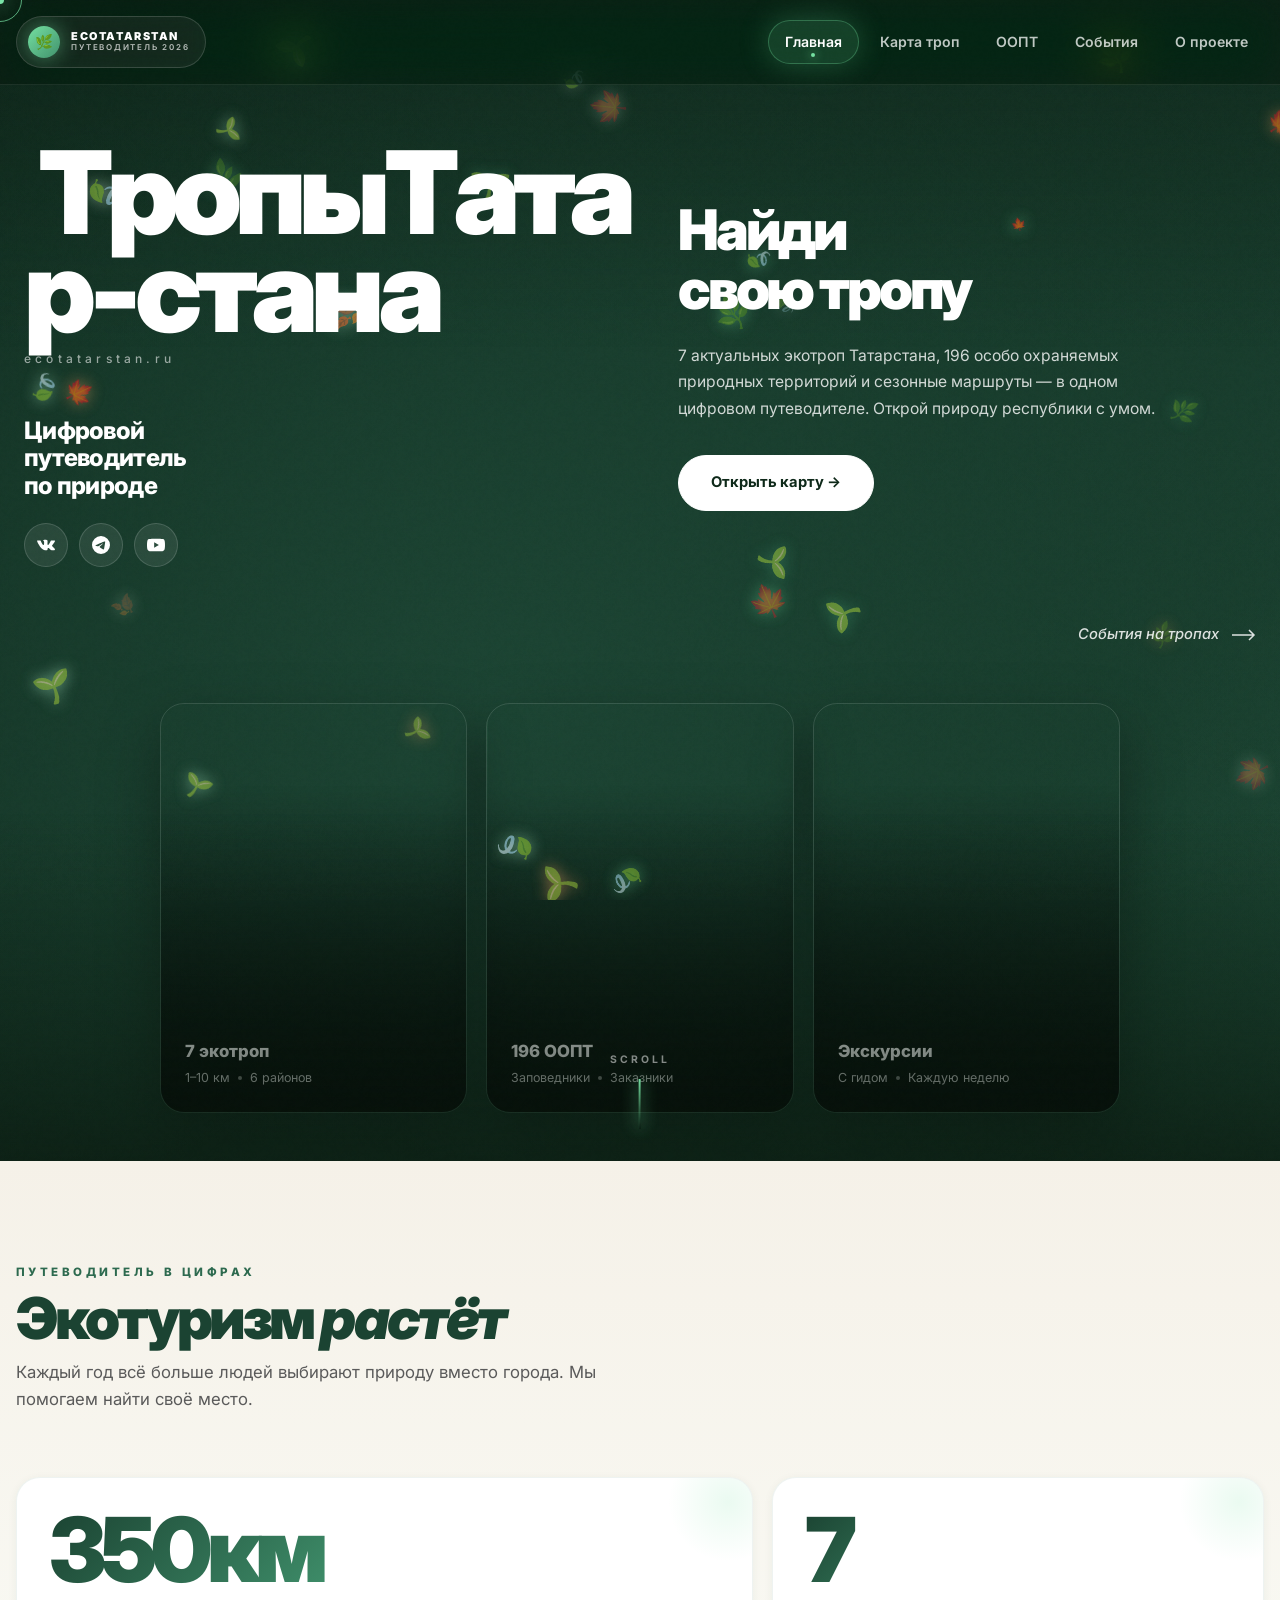
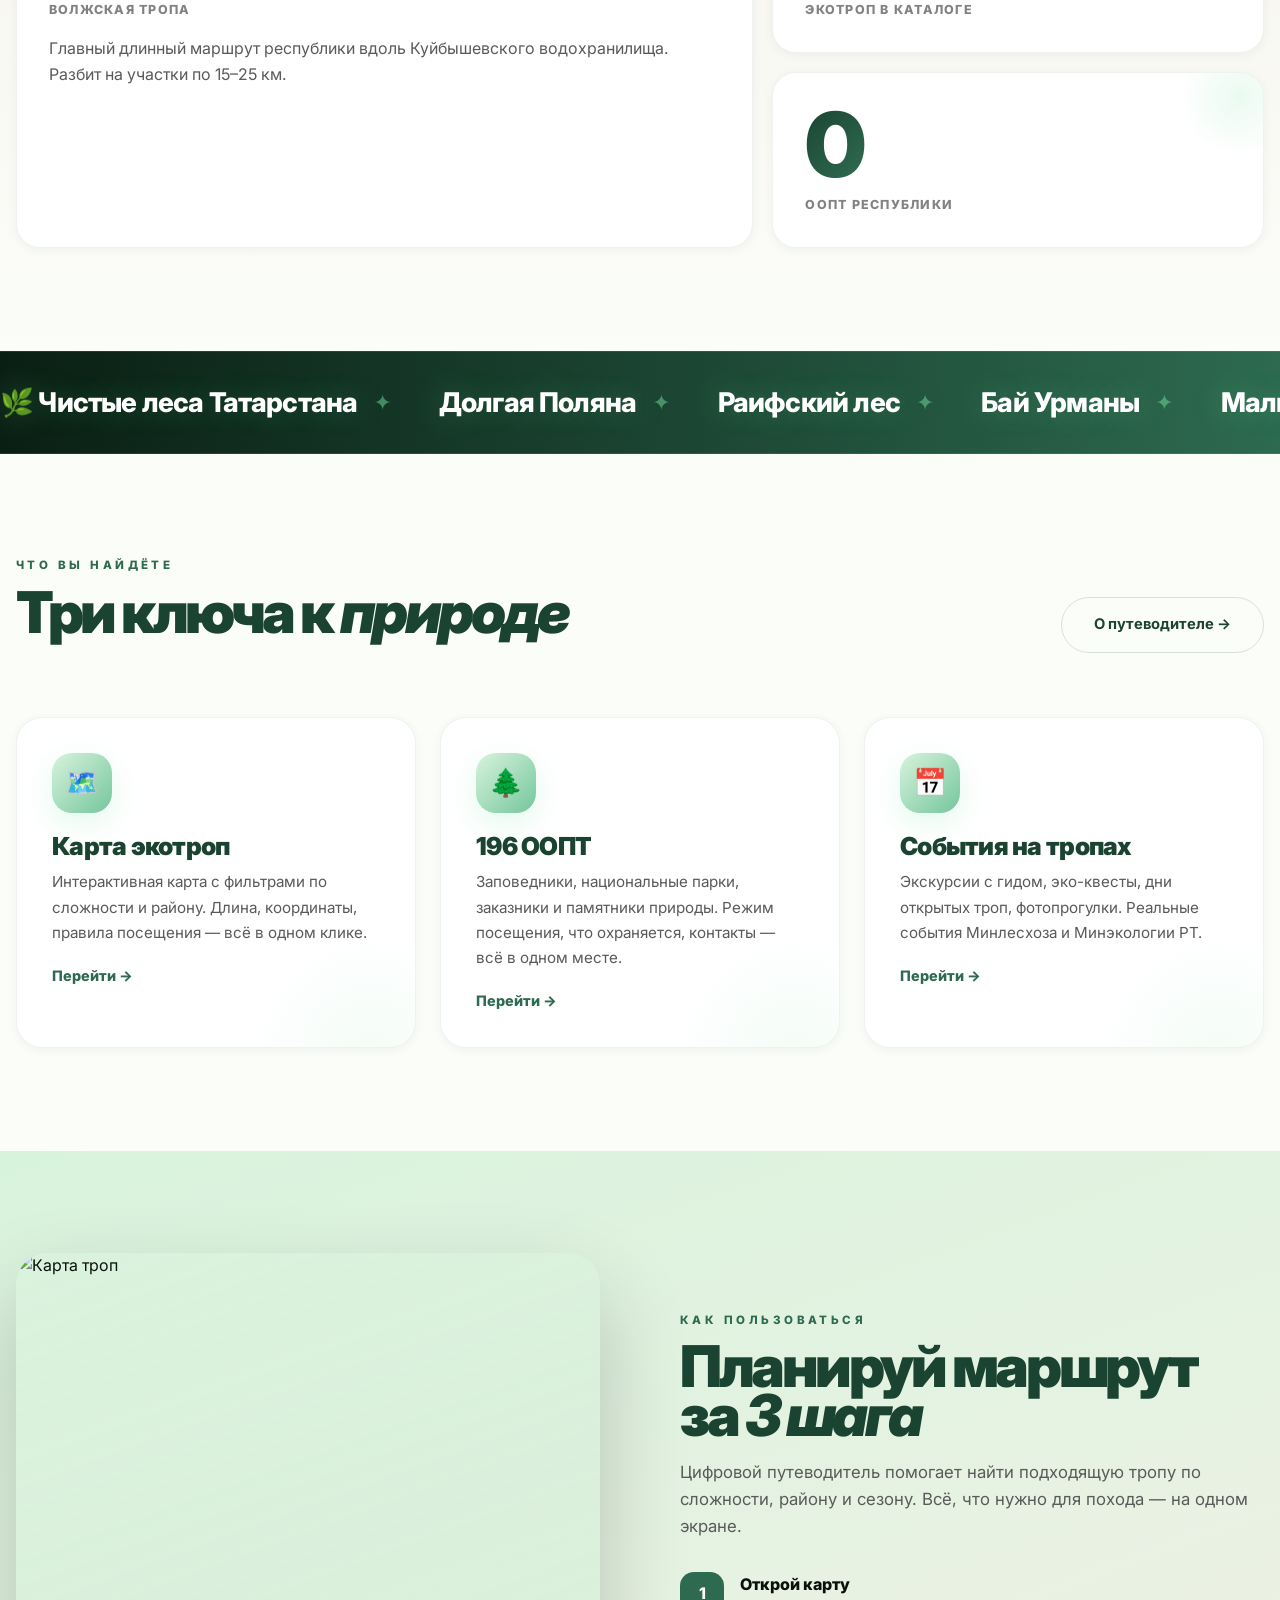
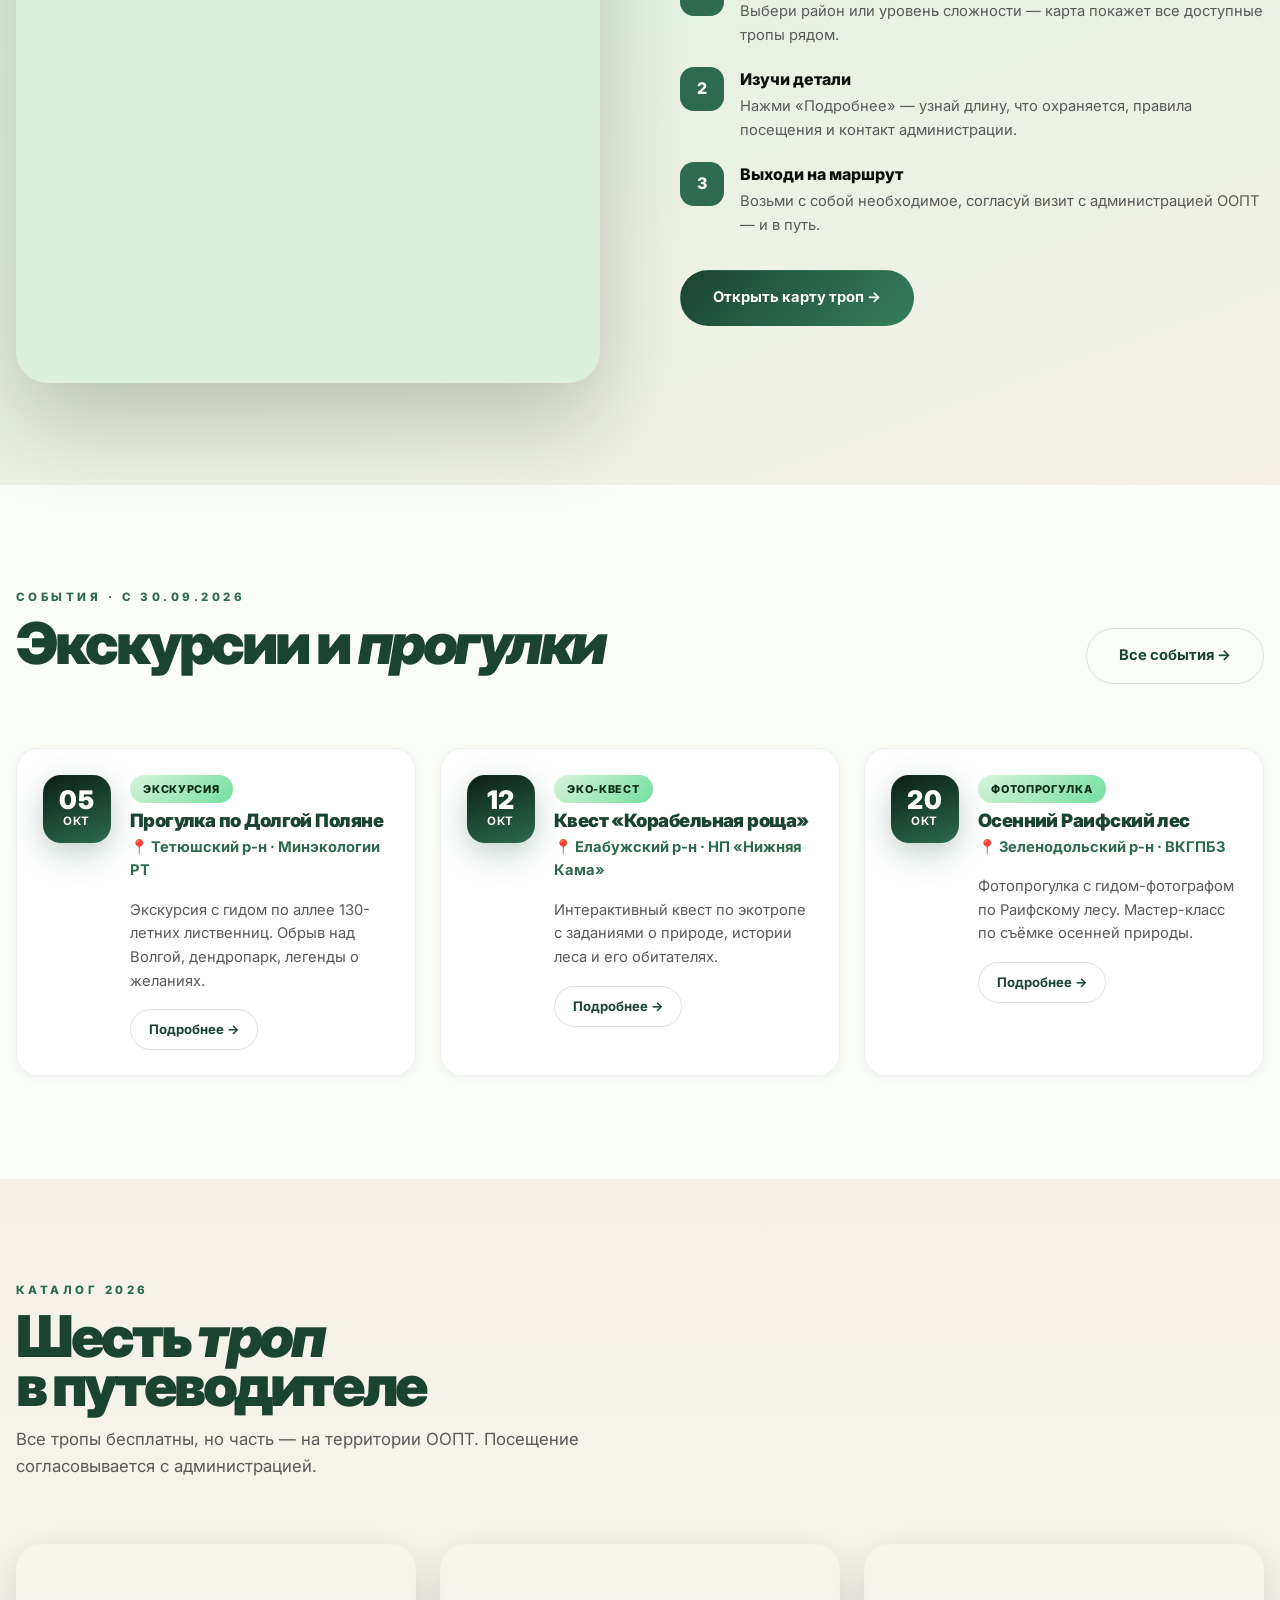
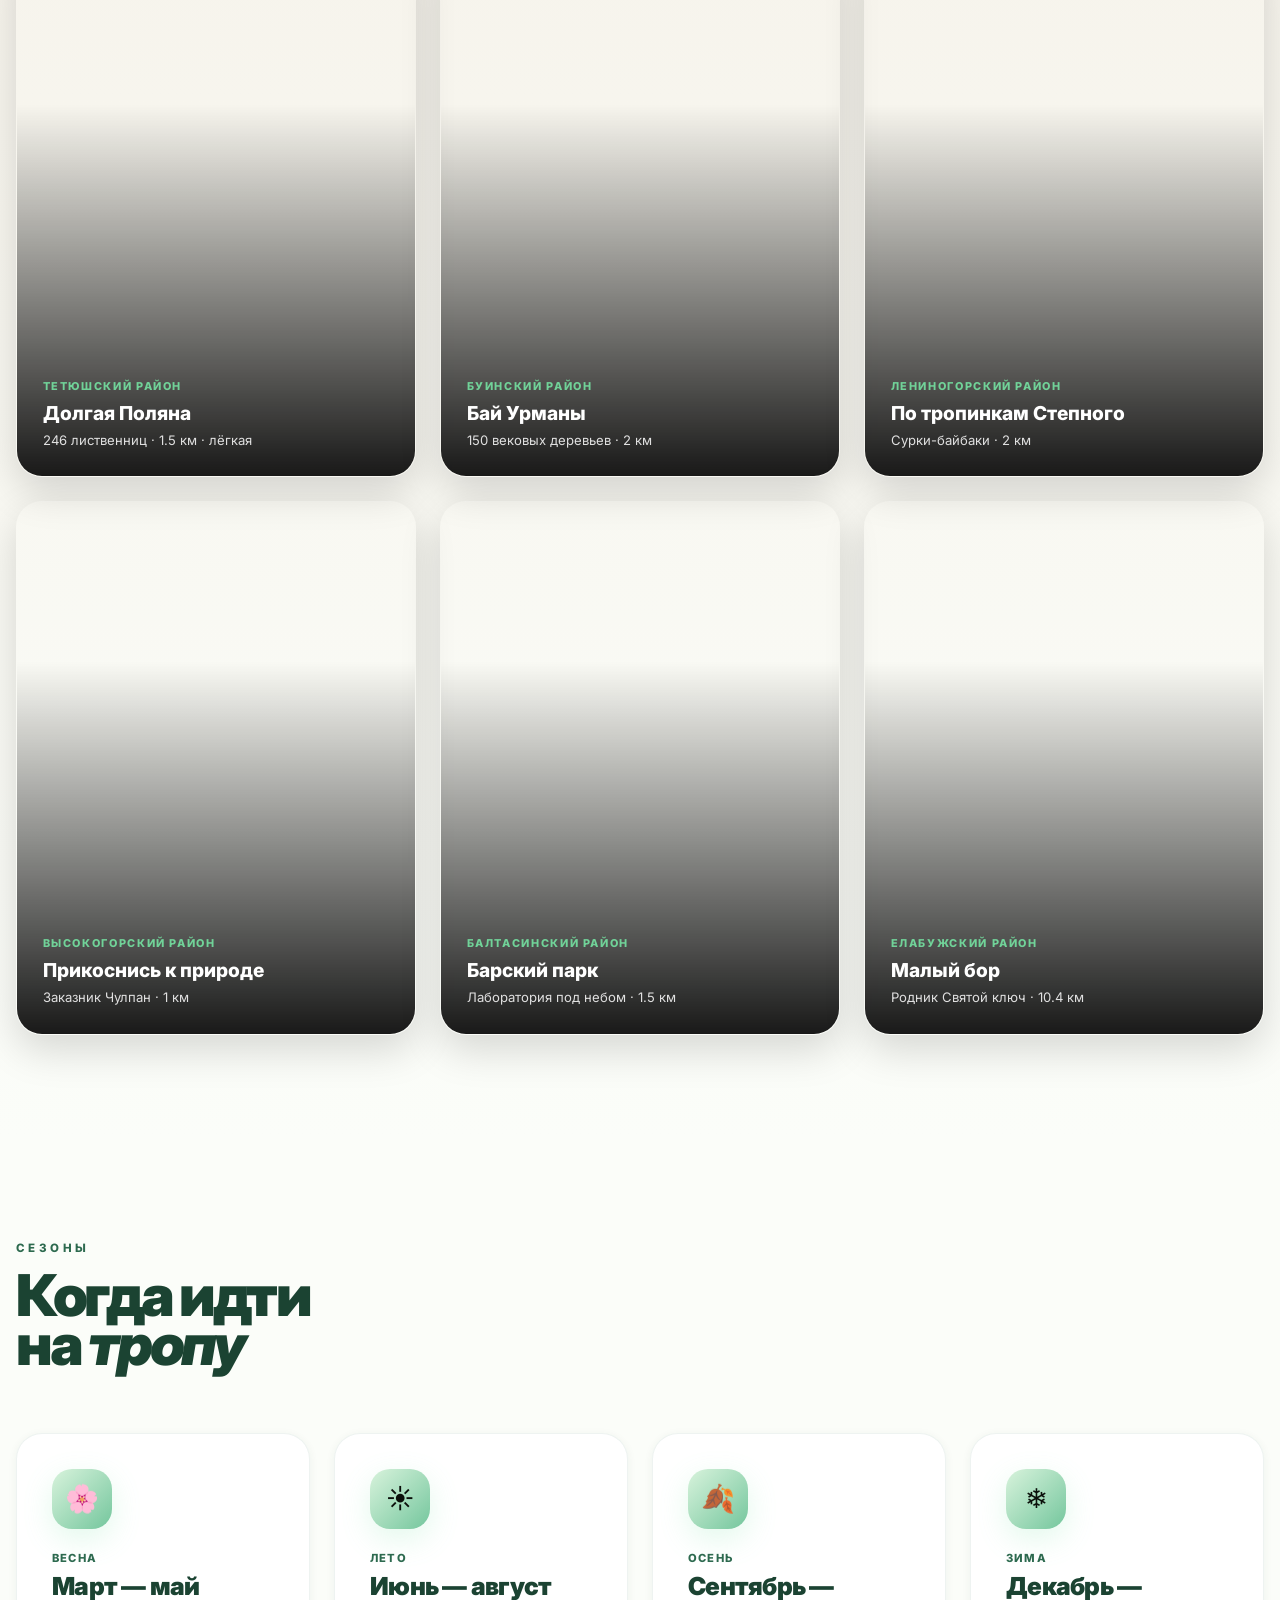
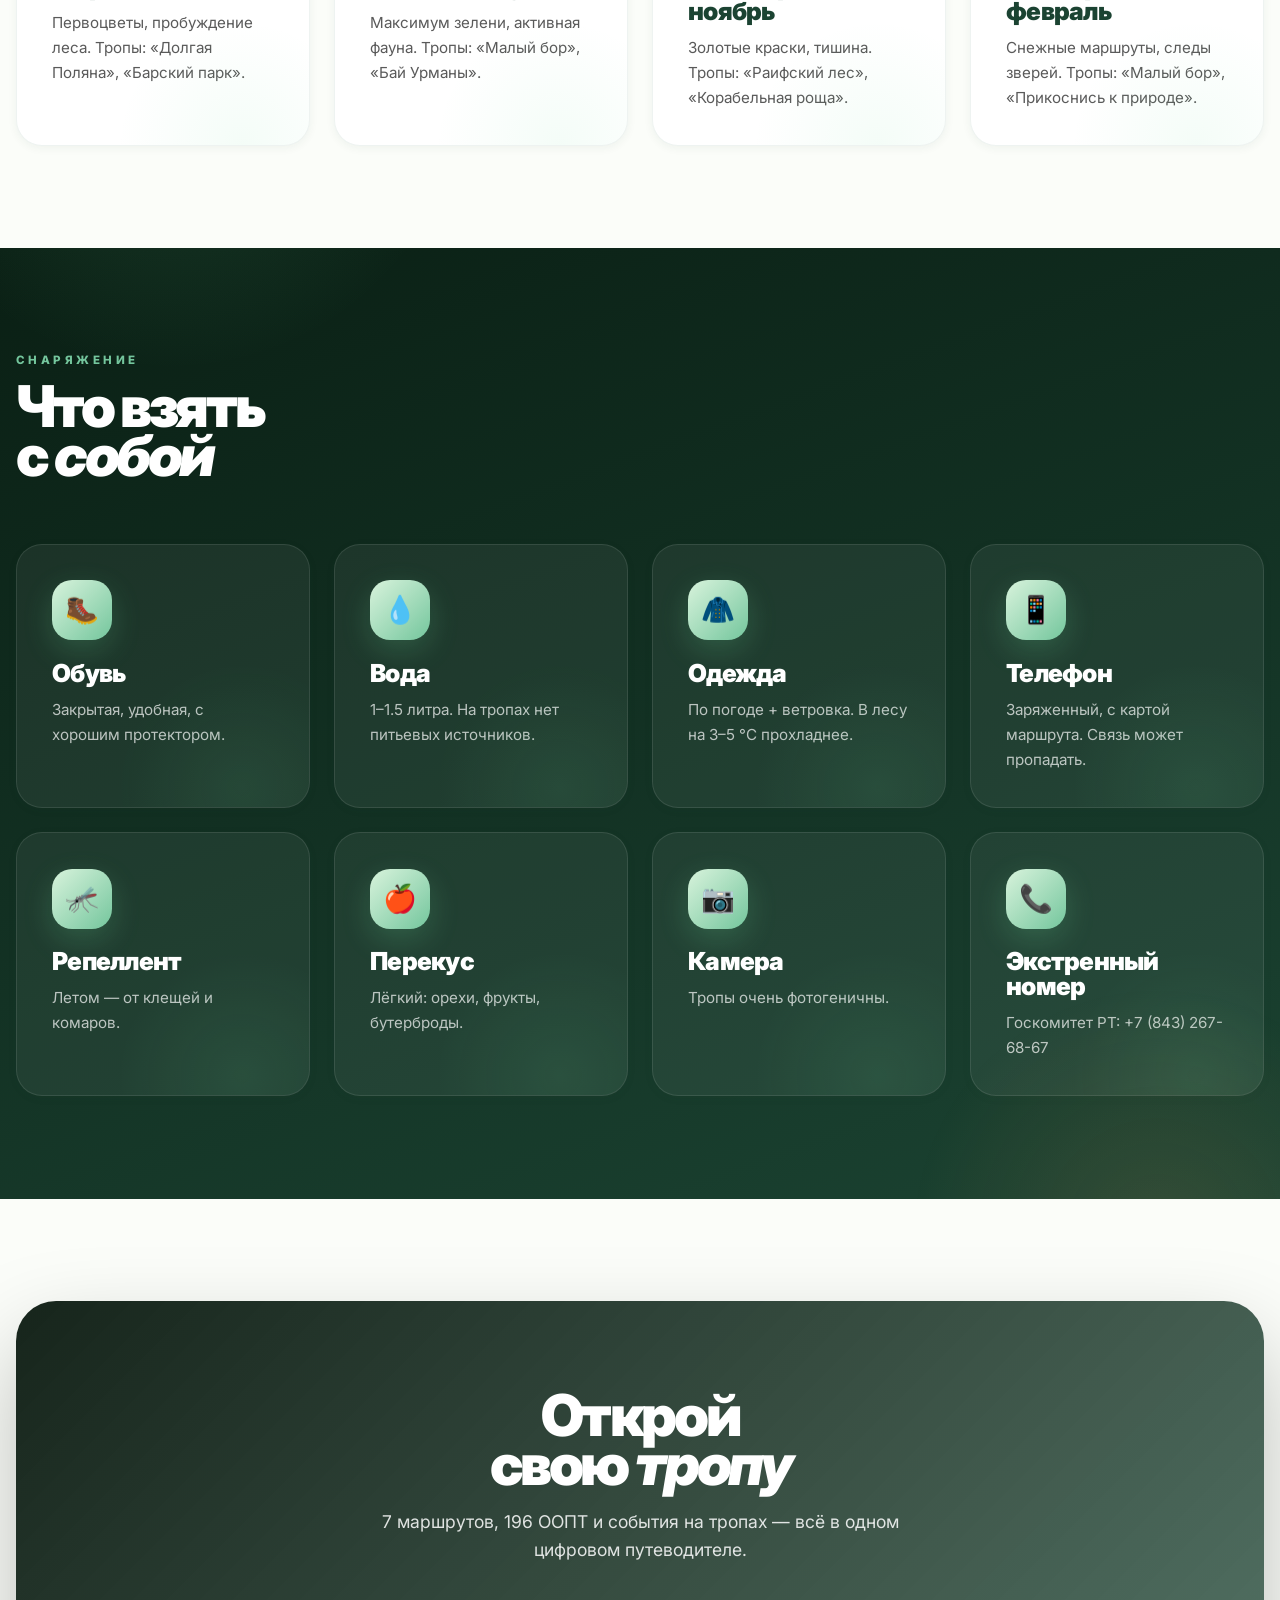
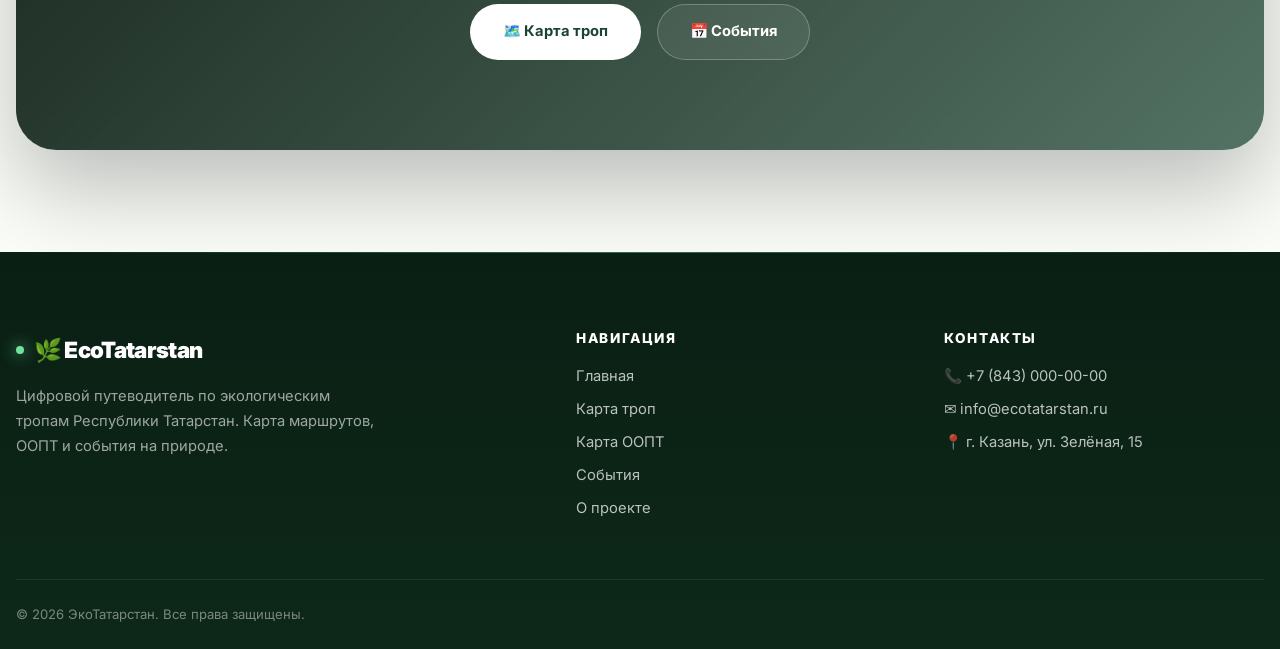
==== commit 438adeb3: "2 2" ====
--- a/index.html
+++ b/index.html
@@ -3,9 +3,9 @@
 <head>
 <meta charset="UTF-8">
 <meta name="viewport" content="width=device-width, initial-scale=1.0, viewport-fit=cover">
-<title>ЭкоТатарстан — тропы, заповедники, волонтёрство</title>
-<meta name="description" content="Цифровая платформа экотуризма и эковолонтёрства Республики Татарстан.">
-<meta name="theme-color" content="#0d2818">
+<title>ЭкоТатарстан — цифровой путеводитель по экотропам</title>
+<meta name="description" content="Цифровой путеводитель по экологическим тропам Республики Татарстан: карта, сезонные маршруты, события на тропах.">
+<meta name="theme-color" content="#0a1f14">
 
 <script src="https://cdn.tailwindcss.com"></script>
 <script>
@@ -14,7 +14,7 @@
       colors: {
         green900:'#1b4332', green800:'#0d2818', green700:'#2d6a4f',
         green500:'#40916c', green300:'#74c69d', green100:'#d8f3dc',
-        sand:'#f4f1de', cream:'#f5f1e8', ink:'#1b1b1b'
+        sand:'#f4f1de', cream:'#f5f1e8', ink:'#0a0f0a', neon:'#74e0a0'
       },
       fontFamily: { sans: ['Inter','system-ui','sans-serif'] }
     }}
@@ -32,479 +32,296 @@
 </head>
 <body class="bg-white">
 
-<!-- ==================== HERO FULLSCREEN ==================== -->
+<div class="noise-overlay" style="position:fixed;pointer-events:none;z-index:9996;opacity:.04"></div>
+
+<header class="glass-header">
+  <div class="container-wide glass-header__inner">
+    <a href="index.html" class="logo-plate">
+      <div class="logo-plate__icon">🌿</div>
+      <div class="logo-plate__text">
+        <div class="logo-plate__main">EcoTatarstan</div>
+        <div class="logo-plate__sub">Путеводитель 2026</div>
+      </div>
+    </a>
+    <nav class="main-menu">
+      <a href="index.html" class="active">Главная</a>
+      <a href="map.html">Карта троп</a>
+      <a href="oopt.html">ООПТ</a>
+      <a href="calendar.html">События</a>
+      <a href="about.html">О проекте</a>
+    </nav>
+    <button class="burger-round" id="burger" aria-label="Меню"><span></span><span></span><span></span></button>
+  </div>
+</header>
+
 <section class="fullhero">
-  <div class="fullhero__bg" style="background-image:url('https://images.unsplash.com/photo-1511497584788-876760111969?w=1920&q=80')"></div>
+  <div class="fullhero__bg"></div>
+  <div class="fullhero__photo" style="background-image:url('https://images.unsplash.com/photo-1511497584788-876760111969?w=1920&q=80')"></div>
   <div class="fullhero__overlay"></div>
   <div class="noise-overlay"></div>
 
-  <!-- floating leaves -->
-  <div class="leaf" style="top:15%;left:8%;animation:floatLeaf 12s ease-in-out infinite;">🍃</div>
-  <div class="leaf" style="top:65%;left:5%;animation:floatLeaf 15s ease-in-out infinite .5s;">🌿</div>
-  <div class="leaf" style="top:30%;right:8%;animation:floatLeaf 18s ease-in-out infinite 1s;">🍃</div>
-  <div class="leaf" style="top:75%;right:12%;animation:floatLeaf 14s ease-in-out infinite 1.5s;">🌱</div>
-
   <div class="fullhero__content container-wide">
-
-    <!-- TOP NAV -->
-    <div class="hero-nav hero-anim-1">
-      <a href="index.html" class="logo-plate">
-        <div class="logo-plate__main">🌿 EcoTatarstan</div>
-        <div class="logo-plate__sub">Платформа 2026</div>
-      </a>
-
-      <nav class="hero-nav__menu">
-        <a href="index.html" class="active">Главная</a>
-        <a href="map.html">Карта троп</a>
-        <a href="oopt.html">ООПТ</a>
-        <a href="calendar.html">Календарь</a>
-        <a href="volunteer.html">Волонтёрство</a>
-        <a href="about.html">О проекте</a>
-      </nav>
-
-      <div class="hero-nav__right">
-        <button class="burger-round" id="burger" aria-label="Меню">
-          <span></span><span></span><span></span>
-        </button>
-      </div>
-    </div>
-
-    <!-- MIDDLE -->
     <div class="hero-mid">
-
-      <!-- ЛЕВО: огромный заголовок -->
       <div class="hero-left hero-anim-2">
-        <h1 class="giant" style="font-size:clamp(3.2rem,9vw,8.5rem);color:#fff">
-          Природа<br>
-          <em>Татар-</em><br>
-          стана
+        <h1 class="giant kinetic" style="font-size:clamp(3.2rem,9vw,8.5rem);color:#fff">
+          Тропы<br><em>Татар-</em><br>стана
         </h1>
-        <div class="mini-url" style="color:rgba(255,255,255,.75)">ecotatarstan.ru</div>
+        <div style="font-size:.75rem;letter-spacing:.35em;text-transform:lowercase;opacity:.75;font-weight:500;margin-top:.6rem;color:rgba(255,255,255,.75)">ecotatarstan.ru</div>
 
         <div class="left-bottom" style="margin-top:3rem">
-          <div class="left-bottom__headline">
-            Мы ведём тебя<br>к заповедным<br>местам
-          </div>
+          <div class="left-bottom__headline">Цифровой<br>путеводитель<br>по природе</div>
           <div class="left-bottom__socials">
-            <a href="#" class="social-round" aria-label="ВКонтакте">
-              <svg width="18" height="18" viewBox="0 0 24 24" fill="currentColor"><path d="M13.162 18.994c.609 0 .858-.406.851-.915-.031-1.917.714-2.949 2.059-1.604 1.488 1.488 1.796 2.519 3.603 2.519h3.2c.808 0 1.126-.26 1.126-.668 0-.863-1.421-2.386-2.625-3.504-1.686-1.565-1.765-1.602-.313-3.486 1.801-2.339 4.157-5.336 2.073-5.336h-3.981c-.772 0-.828.435-1.103 1.083-.995 2.347-2.886 5.387-3.604 4.922-.751-.485-.407-2.406-.35-5.261.015-.754.011-1.271-1.141-1.539-.629-.145-1.241-.205-1.809-.205-2.273 0-3.841.953-2.95 1.119 1.571.293 1.42 3.692 1.054 5.16-.638 2.556-3.036-2.024-4.035-4.305-.241-.548-.315-.974-1.175-.974H.879c-.492 0-.787.16-.787.516 0 .602 2.96 6.72 5.786 9.77 2.756 2.975 5.48 2.708 7.284 2.708z"/></svg>
-            </a>
-            <a href="#" class="social-round" aria-label="Telegram">
-              <svg width="18" height="18" viewBox="0 0 24 24" fill="currentColor"><path d="M11.944 0A12 12 0 0 0 0 12a12 12 0 0 0 12 12 12 12 0 0 0 12-12A12 12 0 0 0 12 0a12 12 0 0 0-.056 0zm4.962 7.224c.1-.002.321.023.465.14a.506.506 0 0 1 .171.325c.016.093.036.306.02.472-.18 1.898-.962 6.502-1.36 8.627-.168.9-.499 1.201-.82 1.23-.696.065-1.225-.46-1.9-.902-1.056-.693-1.653-1.124-2.678-1.8-1.185-.78-.417-1.21.258-1.91.177-.184 3.247-2.977 3.307-3.23.007-.032.014-.15-.056-.212s-.174-.041-.249-.024c-.106.024-1.793 1.14-5.061 3.345-.48.33-.913.49-1.302.48-.428-.008-1.252-.241-1.865-.44-.752-.245-1.349-.374-1.297-.789.027-.216.325-.437.893-.663 3.498-1.524 5.83-2.529 6.998-3.014 3.332-1.386 4.025-1.627 4.476-1.635z"/></svg>
-            </a>
-            <a href="#" class="social-round" aria-label="YouTube">
-              <svg width="18" height="18" viewBox="0 0 24 24" fill="currentColor"><path d="M23.498 6.186a3.016 3.016 0 0 0-2.122-2.136C19.505 3.545 12 3.545 12 3.545s-7.505 0-9.377.505A3.017 3.017 0 0 0 .502 6.186C0 8.07 0 12 0 12s0 3.93.502 5.814a3.016 3.016 0 0 0 2.122 2.136c1.871.505 9.376.505 9.376.505s7.505 0 9.377-.505a3.015 3.015 0 0 0 2.122-2.136C24 15.93 24 12 24 12s0-3.93-.502-5.814zM9.545 15.568V8.432L15.818 12l-6.273 3.568z"/></svg>
-            </a>
-            <a href="#" class="social-round" aria-label="WhatsApp">
-              <svg width="18" height="18" viewBox="0 0 24 24" fill="currentColor"><path d="M17.472 14.382c-.297-.149-1.758-.867-2.03-.967-.273-.099-.471-.148-.67.15-.197.297-.767.966-.94 1.164-.173.199-.347.223-.644.075-.297-.15-1.255-.463-2.39-1.475-.883-.788-1.48-1.761-1.653-2.059-.173-.297-.018-.458.13-.606.134-.133.298-.347.446-.52.149-.174.198-.298.298-.497.099-.198.05-.371-.025-.52-.075-.149-.669-1.612-.916-2.207-.242-.579-.487-.5-.669-.51-.173-.008-.371-.01-.57-.01-.198 0-.52.074-.792.372-.272.297-1.04 1.016-1.04 2.479 0 1.462 1.065 2.875 1.213 3.074.149.198 2.096 3.2 5.077 4.487.709.306 1.262.489 1.694.625.712.227 1.36.195 1.871.118.571-.085 1.758-.719 2.006-1.413.248-.694.248-1.289.173-1.413-.074-.124-.272-.198-.57-.347m-5.421 7.403h-.004a9.87 9.87 0 0 1-5.031-1.378l-.361-.214-3.741.982.998-3.648-.235-.374a9.86 9.86 0 0 1-1.51-5.26c.001-5.45 4.436-9.884 9.888-9.884 2.64 0 5.122 1.03 6.988 2.898a9.825 9.825 0 0 1 2.893 6.994c-.003 5.45-4.437 9.884-9.885 9.884m8.413-18.297A11.815 11.815 0 0 0 12.05 0C5.495 0 .16 5.335.157 11.892c0 2.096.547 4.142 1.588 5.945L.057 24l6.305-1.654a11.882 11.882 0 0 0 5.683 1.448h.005c6.554 0 11.89-5.335 11.893-11.893a11.821 11.821 0 0 0-3.48-8.413Z"/></svg>
-            </a>
+            <a href="#" class="social-round" aria-label="ВКонтакте"><svg width="18" height="18" viewBox="0 0 24 24" fill="currentColor"><path d="M13.162 18.994c.609 0 .858-.406.851-.915-.031-1.917.714-2.949 2.059-1.604 1.488 1.488 1.796 2.519 3.603 2.519h3.2c.808 0 1.126-.26 1.126-.668 0-.863-1.421-2.386-2.625-3.504-1.686-1.565-1.765-1.602-.313-3.486 1.801-2.339 4.157-5.336 2.073-5.336h-3.981c-.772 0-.828.435-1.103 1.083-.995 2.347-2.886 5.387-3.604 4.922-.751-.485-.407-2.406-.35-5.261.015-.754.011-1.271-1.141-1.539-.629-.145-1.241-.205-1.809-.205-2.273 0-3.841.953-2.95 1.119 1.571.293 1.42 3.692 1.054 5.16-.638 2.556-3.036-2.024-4.035-4.305-.241-.548-.315-.974-1.175-.974H.879c-.492 0-.787.16-.787.516 0 .602 2.96 6.72 5.786 9.77 2.756 2.975 5.48 2.708 7.284 2.708z"/></svg></a>
+            <a href="#" class="social-round" aria-label="Telegram"><svg width="18" height="18" viewBox="0 0 24 24" fill="currentColor"><path d="M11.944 0A12 12 0 0 0 0 12a12 12 0 0 0 12 12 12 12 0 0 0 12-12A12 12 0 0 0 12 0a12 12 0 0 0-.056 0zm4.962 7.224c.1-.002.321.023.465.14a.506.506 0 0 1 .171.325c.016.093.036.306.02.472-.18 1.898-.962 6.502-1.36 8.627-.168.9-.499 1.201-.82 1.23-.696.065-1.225-.46-1.9-.902-1.056-.693-1.653-1.124-2.678-1.8-1.185-.78-.417-1.21.258-1.91.177-.184 3.247-2.977 3.307-3.23.007-.032.014-.15-.056-.212s-.174-.041-.249-.024c-.106.024-1.793 1.14-5.061 3.345-.48.33-.913.49-1.302.48-.428-.008-1.252-.241-1.865-.44-.752-.245-1.349-.374-1.297-.789.027-.216.325-.437.893-.663 3.498-1.524 5.83-2.529 6.998-3.014 3.332-1.386 4.025-1.627 4.476-1.635z"/></svg></a>
+            <a href="#" class="social-round" aria-label="YouTube"><svg width="18" height="18" viewBox="0 0 24 24" fill="currentColor"><path d="M23.498 6.186a3.016 3.016 0 0 0-2.122-2.136C19.505 3.545 12 3.545 12 3.545s-7.505 0-9.377.505A3.017 3.017 0 0 0 .502 6.186C0 8.07 0 12 0 12s0 3.93.502 5.814a3.016 3.016 0 0 0 2.122 2.136c1.871.505 9.376.505 9.376.505s7.505 0 9.377-.505a3.015 3.015 0 0 0 2.122-2.136C24 15.93 24 12 24 12s0-3.93-.502-5.814zM9.545 15.568V8.432L15.818 12l-6.273 3.568z"/></svg></a>
           </div>
         </div>
       </div>
 
-      <!-- ПРАВО: текст и кнопки -->
       <div class="hero-right hero-anim-5">
-        <h2 class="giant" style="font-size:clamp(2rem,5vw,3.5rem);color:#fff;line-height:1.05">
-          Открой<br>свою тропу
-        </h2>
-
-        <p>
-          350 км Волжской тропы, 200 особо охраняемых природных территорий и сотни волонтёров — в одной цифровой платформе. Найди своё место в природе Татарстана.
-        </p>
-
+        <h2 class="giant" style="font-size:clamp(2rem,5vw,3.5rem);color:#fff;line-height:1.05">Найди<br>свою тропу</h2>
+        <p>7 актуальных экотроп Татарстана, 196 особо охраняемых природных территорий и сезонные маршруты — в одном цифровом путеводителе. Открой природу республики с умом.</p>
         <div class="hero-cta">
-          <a href="volunteer.html" class="btn-join">Присоединиться →</a>
+          <a href="map.html" class="btn-join">Открыть карту →</a>
         </div>
       </div>
-
-    </div>
-
-    <!-- BOTTOM LINK -->
+    </div>
+
     <div class="bottom-link hero-anim-6">
-      <a href="map.html">
-        Другое направление
-        <svg width="24" height="12" viewBox="0 0 24 12" fill="none">
-          <path d="M0 6h22M17 1l5 5-5 5" stroke="currentColor" stroke-width="1.5"/>
-        </svg>
-      </a>
-    </div>
-
-  </div>
-
-  <!-- GLASS CARDS (поверх низа hero) -->
-  <div class="glass-cards hero-anim-6" style="padding-top:2rem">
+      <a href="calendar.html">События на тропах <svg width="24" height="12" viewBox="0 0 24 12" fill="none"><path d="M0 6h22M17 1l5 5-5 5" stroke="currentColor" stroke-width="1.5"/></svg></a>
+    </div>
+  </div>
+
+  <div class="glass-cards hero-anim-6">
     <a href="map.html" class="glass-card">
       <div class="glass-card__img" style="background-image:url('https://images.unsplash.com/photo-1551632811-561732d1e306?w=600&q=80')"></div>
       <div class="glass-card__overlay"></div>
       <div class="glass-card__content">
-        <div class="glass-card__title">Волжская тропа</div>
-        <div class="glass-card__sub">
-          <span>350 км</span>
-          <span class="glass-card__dot"></span>
-          <span>3 дня</span>
-        </div>
+        <div class="glass-card__title">7 экотроп</div>
+        <div class="glass-card__sub"><span>1–10 км</span><span class="glass-card__dot"></span><span>6 районов</span></div>
       </div>
     </a>
-
     <a href="oopt.html" class="glass-card">
       <div class="glass-card__img" style="background-image:url('https://images.unsplash.com/photo-1441974231531-c6227db76b6e?w=600&q=80')"></div>
       <div class="glass-card__overlay"></div>
       <div class="glass-card__content">
-        <div class="glass-card__title">200 ООПТ</div>
-        <div class="glass-card__sub">
-          <span>Карта заповедников</span>
-          <span class="glass-card__dot"></span>
-          <span>12 районов</span>
-        </div>
+        <div class="glass-card__title">196 ООПТ</div>
+        <div class="glass-card__sub"><span>Заповедники</span><span class="glass-card__dot"></span><span>Заказники</span></div>
       </div>
     </a>
-
-    <a href="volunteer.html" class="glass-card">
-      <div class="glass-card__img" style="background-image:url('https://images.unsplash.com/photo-1517248135467-4c7edcad34c4?w=600&q=80')"></div>
+    <a href="calendar.html" class="glass-card">
+      <div class="glass-card__img" style="background-image:url('https://images.unsplash.com/photo-1464822759023-fed622ff2c3b?w=600&q=80')"></div>
       <div class="glass-card__overlay"></div>
       <div class="glass-card__content">
-        <div class="glass-card__title">Эковолонтёрство</div>
-        <div class="glass-card__sub">
-          <span>150 волонтёров</span>
-          <span class="glass-card__dot"></span>
-          <span>5 шагов</span>
-        </div>
+        <div class="glass-card__title">Экскурсии</div>
+        <div class="glass-card__sub"><span>С гидом</span><span class="glass-card__dot"></span><span>Каждую неделю</span></div>
       </div>
     </a>
   </div>
 
-  <div class="scroll-hint">
-    <span>Scroll</span>
-    <div class="scroll-hint__line"></div>
-  </div>
-</section>
-
-<!-- ==================== STATS ==================== -->
+  <div class="scroll-hint"><span>Scroll</span><div class="scroll-hint__line"></div></div>
+</section>
+
 <section class="section section--cream">
   <div class="container">
     <div class="section-head" data-aos="fade-up">
-      <div style="font-size:.72rem;letter-spacing:.3em;text-transform:uppercase;color:var(--green-700);font-weight:800;margin-bottom:.8rem">Платформа в цифрах</div>
+      <div style="font-size:.72rem;letter-spacing:.3em;text-transform:uppercase;color:var(--green-700);font-weight:800;margin-bottom:.8rem">Путеводитель в цифрах</div>
       <h2 class="giant">Экотуризм <em style="font-style:italic">растёт</em></h2>
       <p style="font-size:1.05rem;margin-top:1rem;max-width:640px">Каждый год всё больше людей выбирают природу вместо города. Мы помогаем найти своё место.</p>
     </div>
 
-    <div class="grid grid-4">
-      <div data-aos="fade-up" data-aos-delay="0">
-        <div class="stat-big">350<span>км</span></div>
-        <div style="margin-top:.8rem;font-size:.82rem;font-weight:800;text-transform:uppercase;letter-spacing:.08em;color:rgba(27,27,27,.65)">Волжская тропа</div>
-      </div>
-      <div data-aos="fade-up" data-aos-delay="100">
-        <div class="stat-big">200</div>
-        <div style="margin-top:.8rem;font-size:.82rem;font-weight:800;text-transform:uppercase;letter-spacing:.08em;color:rgba(27,27,27,.65)">ООПТ республики</div>
-      </div>
-      <div data-aos="fade-up" data-aos-delay="200">
-        <div class="stat-big">66K<span>+</span></div>
-        <div style="margin-top:.8rem;font-size:.82rem;font-weight:800;text-transform:uppercase;letter-spacing:.08em;color:rgba(27,27,27,.65)">туристов за год</div>
-      </div>
-      <div data-aos="fade-up" data-aos-delay="300">
-        <div class="stat-big">150</div>
-        <div style="margin-top:.8rem;font-size:.82rem;font-weight:800;text-transform:uppercase;letter-spacing:.08em;color:rgba(27,27,27,.65)">активных волонтёров</div>
-      </div>
-    </div>
-  </div>
-</section>
-
-<!-- ==================== MARQUEE ==================== -->
+    <div class="stat-bento">
+      <div class="stat-cell stat-cell--large" data-aos="fade-up">
+        <div class="stat-big"><span data-counter="350">0</span>км</div>
+        <div class="stat-label">Волжская тропа</div>
+        <p style="margin-top:1rem">Главный длинный маршрут республики вдоль Куйбышевского водохранилища. Разбит на участки по 15–25 км.</p>
+      </div>
+      <div class="stat-cell" data-aos="fade-up" data-aos-delay="100">
+        <div class="stat-big"><span data-counter="7">0</span></div>
+        <div class="stat-label">экотроп в каталоге</div>
+      </div>
+      <div class="stat-cell" data-aos="fade-up" data-aos-delay="200">
+        <div class="stat-big"><span data-counter="196">0</span></div>
+        <div class="stat-label">ООПТ республики</div>
+      </div>
+    </div>
+  </div>
+</section>
+
 <div class="marquee">
   <div class="marquee__track">
-    <span>🌿 Чистые леса Татарстана</span>
-    <span>Сдай батарейку — спаси ежа</span>
-    <span>Посадка леса</span>
-    <span>Будет чисто</span>
-    <span>Хранители Волжской тропы</span>
-    <span>🌿 Чистые леса Татарстана</span>
-    <span>Сдай батарейку — спаси ежа</span>
-    <span>Посадка леса</span>
-    <span>Будет чисто</span>
-    <span>Хранители Волжской тропы</span>
+    <span>🌿 Чистые леса Татарстана</span><span>Долгая Поляна</span><span>Раифский лес</span><span>Бай Урманы</span><span>Малый бор</span>
+    <span>🌿 Чистые леса Татарстана</span><span>Долгая Поляна</span><span>Раифский лес</span><span>Бай Урманы</span><span>Малый бор</span>
   </div>
 </div>
 
-<!-- ==================== 3 НАПРАВЛЕНИЯ ==================== -->
 <section class="section">
   <div class="container">
     <div class="section-head section-head--row" data-aos="fade-up">
       <div>
         <div style="font-size:.72rem;letter-spacing:.3em;text-transform:uppercase;color:var(--green-700);font-weight:800;margin-bottom:.8rem">Что вы найдёте</div>
-        <h2 class="giant">Три пути на <em style="font-style:italic">природу</em></h2>
-      </div>
-      <a href="about.html" class="btn-hero btn-outline">О платформе →</a>
+        <h2 class="giant">Три ключа к <em style="font-style:italic">природе</em></h2>
+      </div>
+      <a href="about.html" class="btn-hero btn-outline">О путеводителе →</a>
     </div>
 
     <div class="grid grid-3">
       <a href="map.html" class="feat-card" data-aos="fade-up" data-aos-delay="0">
         <div class="feat-card__icon">🗺️</div>
         <h3>Карта экотроп</h3>
-        <p>Актуальные маршруты Татарстана 2026 года с длиной, сложностью и координатами. Интерактивная карта, фильтры и подробное описание каждой тропы.</p>
+        <p>Интерактивная карта с фильтрами по сложности и району. Длина, координаты, правила посещения — всё в одном клике.</p>
         <div style="margin-top:1.2rem;font-weight:800;color:var(--green-700);font-size:.9rem">Перейти →</div>
       </a>
-
       <a href="oopt.html" class="feat-card" data-aos="fade-up" data-aos-delay="100">
         <div class="feat-card__icon">🌲</div>
-        <h3>200 ООПТ</h3>
-        <p>Заповедники, национальные парки, заказники и памятники природы. Режим посещения, что охраняется, контакты администрации — всё в одном месте.</p>
+        <h3>196 ООПТ</h3>
+        <p>Заповедники, национальные парки, заказники и памятники природы. Режим посещения, что охраняется, контакты — всё в одном месте.</p>
         <div style="margin-top:1.2rem;font-weight:800;color:var(--green-700);font-size:.9rem">Перейти →</div>
       </a>
-
       <a href="calendar.html" class="feat-card" data-aos="fade-up" data-aos-delay="200">
         <div class="feat-card__icon">📅</div>
-        <h3>Календарь событий</h3>
-        <p>Реальные акции 2026 года: «Чистые леса Татарстана», «Сдай батарейку», посадка леса, субботники. Только актуальные, без устаревших.</p>
+        <h3>События на тропах</h3>
+        <p>Экскурсии с гидом, эко-квесты, дни открытых троп, фотопрогулки. Реальные события Минлесхоза и Минэкологии РТ.</p>
         <div style="margin-top:1.2rem;font-weight:800;color:var(--green-700);font-size:.9rem">Перейти →</div>
       </a>
     </div>
   </div>
 </section>
 
-<!-- ==================== SPLIT: ВОЛОНТЁРСТВО ==================== -->
 <section class="section section--green">
   <div class="container">
     <div class="split">
       <div class="split__img" data-aos="fade-right">
-        <img src="https://images.unsplash.com/photo-1552799446-159ba9523315?w=800&q=80" alt="Волонтёры на природе">
+        <img src="https://images.unsplash.com/photo-1551632811-561732d1e306?w=800&q=80" alt="Карта троп">
       </div>
       <div data-aos="fade-left">
-        <div style="font-size:.72rem;letter-spacing:.3em;text-transform:uppercase;color:var(--green-700);font-weight:800;margin-bottom:.8rem">Волонтёрство</div>
-        <h2 class="giant" style="margin-bottom:1.2rem">Стань <em style="font-style:italic">Хранителем</em> природы</h2>
-        <p style="font-size:1.05rem;margin-bottom:1.5rem">
-          Пять шагов от первого клика до статуса «Хранителя». Обучение, поддержка наставников, кадровый резерв для самых активных. Начни с одного дня — продолжишь всю жизнь.
-        </p>
-        <div style="display:flex;gap:2rem;margin:1.5rem 0;flex-wrap:wrap">
-          <div>
-            <div style="font-size:2rem;font-weight:900;color:var(--green-700)">150</div>
-            <div style="font-size:.72rem;text-transform:uppercase;letter-spacing:.08em;font-weight:800;color:rgba(27,27,27,.6)">обученных волонтёров</div>
-          </div>
-          <div>
-            <div style="font-size:2rem;font-weight:900;color:var(--green-700)">15</div>
-            <div style="font-size:.72rem;text-transform:uppercase;letter-spacing:.08em;font-weight:800;color:rgba(27,27,27,.6)">в кадровом резерве</div>
-          </div>
+        <div style="font-size:.72rem;letter-spacing:.3em;text-transform:uppercase;color:var(--green-700);font-weight:800;margin-bottom:.8rem">Как пользоваться</div>
+        <h2 class="giant" style="margin-bottom:1.2rem">Планируй маршрут<br>за <em style="font-style:italic">3 шага</em></h2>
+        <p style="font-size:1.05rem;margin-bottom:1.5rem">Цифровой путеводитель помогает найти подходящую тропу по сложности, району и сезону. Всё, что нужно для похода — на одном экране.</p>
+        <div style="display:flex;flex-direction:column;gap:1.2rem;margin-top:2rem">
+          <div style="display:flex;gap:1rem"><span style="width:44px;height:44px;border-radius:14px;background:var(--green-700);color:#fff;display:flex;align-items:center;justify-content:center;flex-shrink:0;font-weight:800">1</span><div><div style="font-weight:800;margin-bottom:.2rem">Открой карту</div><p style="font-size:.92rem">Выбери район или уровень сложности — карта покажет все доступные тропы рядом.</p></div></div>
+          <div style="display:flex;gap:1rem"><span style="width:44px;height:44px;border-radius:14px;background:var(--green-700);color:#fff;display:flex;align-items:center;justify-content:center;flex-shrink:0;font-weight:800">2</span><div><div style="font-weight:800;margin-bottom:.2rem">Изучи детали</div><p style="font-size:.92rem">Нажми «Подробнее» — узнай длину, что охраняется, правила посещения и контакт администрации.</p></div></div>
+          <div style="display:flex;gap:1rem"><span style="width:44px;height:44px;border-radius:14px;background:var(--green-700);color:#fff;display:flex;align-items:center;justify-content:center;flex-shrink:0;font-weight:800">3</span><div><div style="font-weight:800;margin-bottom:.2rem">Выходи на маршрут</div><p style="font-size:.92rem">Возьми с собой необходимое, согласуй визит с администрацией ООПТ — и в путь.</p></div></div>
         </div>
-        <a href="volunteer.html" class="btn-hero btn-primary">Как стать волонтёром →</a>
-      </div>
-    </div>
-  </div>
-</section>
-
-<!-- ==================== БЛИЖАЙШИЕ СОБЫТИЯ ==================== -->
+        <a href="map.html" class="btn-hero btn-primary" style="margin-top:2rem">Открыть карту троп →</a>
+      </div>
+    </div>
+  </div>
+</section>
+
 <section class="section">
   <div class="container">
     <div class="section-head section-head--row" data-aos="fade-up">
       <div>
-        <div style="font-size:.72rem;letter-spacing:.3em;text-transform:uppercase;color:var(--green-700);font-weight:800;margin-bottom:.8rem">Календарь · с 30.09.2026</div>
-        <h2 class="giant">Ближайшие <em style="font-style:italic">события</em></h2>
-      </div>
-      <a href="calendar.html" class="btn-hero btn-outline">Весь календарь →</a>
+        <div style="font-size:.72rem;letter-spacing:.3em;text-transform:uppercase;color:var(--green-700);font-weight:800;margin-bottom:.8rem">События · с 30.09.2026</div>
+        <h2 class="giant">Экскурсии и <em style="font-style:italic">прогулки</em></h2>
+      </div>
+      <a href="calendar.html" class="btn-hero btn-outline">Все события →</a>
     </div>
 
     <div class="grid grid-3">
       <div class="event-card" data-aos="fade-up">
-        <div class="event-card__date"><span>08</span>окт</div>
-        <div class="event-card__body">
-          <span class="badge badge--green">Субботник</span>
-          <h3>Субботник у Кривель</h3>
-          <p class="event-card__meta">📍 Закамское ТУ · Будет чисто</p>
-          <p>Уборка мусора у проток Кривель и понтонного моста. Инвентарь предоставляется.</p>
-          <a href="calendar.html" class="btn-hero btn-outline btn-sm">Подробнее →</a>
-        </div>
-      </div>
-
+        <div class="event-card__date"><span>05</span>окт</div>
+        <div class="event-card__body"><span class="badge badge--green">Экскурсия</span><h3>Прогулка по Долгой Поляне</h3><p class="event-card__meta">📍 Тетюшский р-н · Минэкологии РТ</p><p>Экскурсия с гидом по аллее 130-летних лиственниц. Обрыв над Волгой, дендропарк, легенды о желаниях.</p><a href="calendar.html" class="btn-hero btn-outline btn-sm">Подробнее →</a></div>
+      </div>
       <div class="event-card" data-aos="fade-up" data-aos-delay="100">
-        <div class="event-card__date"><span>10</span>окт</div>
-        <div class="event-card__body">
-          <span class="badge badge--green">Посадка деревьев</span>
-          <h3>Посадка леса</h3>
-          <p class="event-card__meta">📍 Высокогорский р-н · Минлесхоз РТ</p>
-          <p>Осенняя посадка саженцев сосны и дуба. Центральный аппарат Минлесхоза приглашает волонтёров.</p>
-          <a href="calendar.html" class="btn-hero btn-outline btn-sm">Подробнее →</a>
-        </div>
-      </div>
-
+        <div class="event-card__date"><span>12</span>окт</div>
+        <div class="event-card__body"><span class="badge badge--green">Эко-квест</span><h3>Квест «Корабельная роща»</h3><p class="event-card__meta">📍 Елабужский р-н · НП «Нижняя Кама»</p><p>Интерактивный квест по экотропе с заданиями о природе, истории леса и его обитателях.</p><a href="calendar.html" class="btn-hero btn-outline btn-sm">Подробнее →</a></div>
+      </div>
       <div class="event-card" data-aos="fade-up" data-aos-delay="200">
-        <div class="event-card__date"><span>16</span>ноя</div>
-        <div class="event-card__body">
-          <span class="badge badge--green">Сбор батареек</span>
-          <h3>Сдай батарейку</h3>
-          <p class="event-card__meta">📍 Все районы РТ · Минэкологии РТ</p>
-          <p>Республиканский конкурс по сбору отработанных батареек. Взвешивание собранного — 16–20 ноября.</p>
-          <a href="calendar.html" class="btn-hero btn-outline btn-sm">Подробнее →</a>
-        </div>
-      </div>
-    </div>
-  </div>
-</section>
-
-<!-- ==================== 5 НОВЫХ ЭКОТРОП ==================== -->
+        <div class="event-card__date"><span>20</span>окт</div>
+        <div class="event-card__body"><span class="badge badge--green">Фотопрогулка</span><h3>Осенний Раифский лес</h3><p class="event-card__meta">📍 Зеленодольский р-н · ВКГПБЗ</p><p>Фотопрогулка с гидом-фотографом по Раифскому лесу. Мастер-класс по съёмке осенней природы.</p><a href="calendar.html" class="btn-hero btn-outline btn-sm">Подробнее →</a></div>
+      </div>
+    </div>
+  </div>
+</section>
+
 <section class="section section--cream">
   <div class="container">
     <div class="section-head" data-aos="fade-up">
-      <div style="font-size:.72rem;letter-spacing:.3em;text-transform:uppercase;color:var(--green-700);font-weight:800;margin-bottom:.8rem">Новое в 2026</div>
-      <h2 class="giant">Пять новых <em style="font-style:italic">экотроп</em></h2>
-      <p style="font-size:1.05rem;margin-top:1rem;max-width:680px">В 2026 году для туристов обустроены пять новых экологических троп в разных районах Татарстана. Все они бесплатны, но требуют согласования с администрацией ООПТ.</p>
+      <div style="font-size:.72rem;letter-spacing:.3em;text-transform:uppercase;color:var(--green-700);font-weight:800;margin-bottom:.8rem">Каталог 2026</div>
+      <h2 class="giant">Шесть <em style="font-style:italic">троп</em><br>в путеводителе</h2>
+      <p style="font-size:1.05rem;margin-top:1rem;max-width:680px">Все тропы бесплатны, но часть — на территории ООПТ. Посещение согласовывается с администрацией.</p>
     </div>
 
     <div class="grid grid-3">
-      <a href="map.html" class="photo-card" data-aos="fade-up" data-aos-delay="0">
-        <div class="photo-card__img" style="background-image:url('https://images.unsplash.com/photo-1441974231531-c6227db76b6e?w=800&q=80')"></div>
-        <div class="photo-card__overlay"></div>
-        <div class="photo-card__content">
-          <div class="photo-card__tag">Тетюшский район</div>
-          <div class="photo-card__title">Долгая Поляна</div>
-          <div style="font-size:.82rem;opacity:.85;margin-top:.3rem">246 лиственниц · 1.5 км · лёгкая</div>
-        </div>
-      </a>
-
-      <a href="map.html" class="photo-card" data-aos="fade-up" data-aos-delay="100">
-        <div class="photo-card__img" style="background-image:url('https://images.unsplash.com/photo-1518495973542-4542c06a5843?w=800&q=80')"></div>
-        <div class="photo-card__overlay"></div>
-        <div class="photo-card__content">
-          <div class="photo-card__tag">Буинский район</div>
-          <div class="photo-card__title">Бай Урманы</div>
-          <div style="font-size:.82rem;opacity:.85;margin-top:.3rem">150 вековых деревьев · 2 км</div>
-        </div>
-      </a>
-
-      <a href="map.html" class="photo-card" data-aos="fade-up" data-aos-delay="200">
-        <div class="photo-card__img" style="background-image:url('https://images.unsplash.com/photo-1418065460487-3e41a6c84dc5?w=800&q=80')"></div>
-        <div class="photo-card__overlay"></div>
-        <div class="photo-card__content">
-          <div class="photo-card__tag">Лениногорский район</div>
-          <div class="photo-card__title">По тропинкам Степного</div>
-          <div style="font-size:.82rem;opacity:.85;margin-top:.3rem">Сурки-байбаки · 2 км</div>
-        </div>
-      </a>
-
-      <a href="map.html" class="photo-card" data-aos="fade-up" data-aos-delay="0">
-        <div class="photo-card__img" style="background-image:url('https://images.unsplash.com/photo-1506905925346-21bda4d32df4?w=800&q=80')"></div>
-        <div class="photo-card__overlay"></div>
-        <div class="photo-card__content">
-          <div class="photo-card__tag">Высокогорский район</div>
-          <div class="photo-card__title">Прикоснись к природе</div>
-          <div style="font-size:.82rem;opacity:.85;margin-top:.3rem">Заказник Чулпан · 1 км</div>
-        </div>
-      </a>
-
-      <a href="map.html" class="photo-card" data-aos="fade-up" data-aos-delay="100">
-        <div class="photo-card__img" style="background-image:url('https://images.unsplash.com/photo-1470071459604-3b5ec3a7fe05?w=800&q=80')"></div>
-        <div class="photo-card__overlay"></div>
-        <div class="photo-card__content">
-          <div class="photo-card__tag">Балтасинский район</div>
-          <div class="photo-card__title">Барский парк</div>
-          <div style="font-size:.82rem;opacity:.85;margin-top:.3rem">Лаборатория под небом · 1.5 км</div>
-        </div>
-      </a>
-
-      <a href="map.html" class="photo-card" data-aos="fade-up" data-aos-delay="200">
-        <div class="photo-card__img" style="background-image:url('https://images.unsplash.com/photo-1511497584788-876760111969?w=800&q=80')"></div>
-        <div class="photo-card__overlay"></div>
-        <div class="photo-card__content">
-          <div class="photo-card__tag">Елабужский район</div>
-          <div class="photo-card__title">Малый бор</div>
-          <div style="font-size:.82rem;opacity:.85;margin-top:.3rem">Родник Святой ключ · 10.4 км</div>
-        </div>
-      </a>
-    </div>
-  </div>
-</section>
-
-<!-- ==================== 4 ПРАВИЛА ==================== -->
+      <a href="map.html" class="photo-card" data-aos="fade-up" data-aos-delay="0"><div class="photo-card__img" style="background-image:url('https://images.unsplash.com/photo-1441974231531-c6227db76b6e?w=800&q=80')"></div><div class="photo-card__overlay"></div><div class="photo-card__content"><div class="photo-card__tag">Тетюшский район</div><div class="photo-card__title">Долгая Поляна</div><div style="font-size:.82rem;opacity:.85;margin-top:.3rem">246 лиственниц · 1.5 км · лёгкая</div></div></a>
+      <a href="map.html" class="photo-card" data-aos="fade-up" data-aos-delay="100"><div class="photo-card__img" style="background-image:url('https://images.unsplash.com/photo-1518495973542-4542c06a5843?w=800&q=80')"></div><div class="photo-card__overlay"></div><div class="photo-card__content"><div class="photo-card__tag">Буинский район</div><div class="photo-card__title">Бай Урманы</div><div style="font-size:.82rem;opacity:.85;margin-top:.3rem">150 вековых деревьев · 2 км</div></div></a>
+      <a href="map.html" class="photo-card" data-aos="fade-up" data-aos-delay="200"><div class="photo-card__img" style="background-image:url('https://images.unsplash.com/photo-1418065460487-3e41a6c84dc5?w=800&q=80')"></div><div class="photo-card__overlay"></div><div class="photo-card__content"><div class="photo-card__tag">Лениногорский район</div><div class="photo-card__title">По тропинкам Степного</div><div style="font-size:.82rem;opacity:.85;margin-top:.3rem">Сурки-байбаки · 2 км</div></div></a>
+      <a href="map.html" class="photo-card" data-aos="fade-up" data-aos-delay="0"><div class="photo-card__img" style="background-image:url('https://images.unsplash.com/photo-1506905925346-21bda4d32df4?w=800&q=80')"></div><div class="photo-card__overlay"></div><div class="photo-card__content"><div class="photo-card__tag">Высокогорский район</div><div class="photo-card__title">Прикоснись к природе</div><div style="font-size:.82rem;opacity:.85;margin-top:.3rem">Заказник Чулпан · 1 км</div></div></a>
+      <a href="map.html" class="photo-card" data-aos="fade-up" data-aos-delay="100"><div class="photo-card__img" style="background-image:url('https://images.unsplash.com/photo-1470071459604-3b5ec3a7fe05?w=800&q=80')"></div><div class="photo-card__overlay"></div><div class="photo-card__content"><div class="photo-card__tag">Балтасинский район</div><div class="photo-card__title">Барский парк</div><div style="font-size:.82rem;opacity:.85;margin-top:.3rem">Лаборатория под небом · 1.5 км</div></div></a>
+      <a href="map.html" class="photo-card" data-aos="fade-up" data-aos-delay="200"><div class="photo-card__img" style="background-image:url('https://images.unsplash.com/photo-1511497584788-876760111969?w=800&q=80')"></div><div class="photo-card__overlay"></div><div class="photo-card__content"><div class="photo-card__tag">Елабужский район</div><div class="photo-card__title">Малый бор</div><div style="font-size:.82rem;opacity:.85;margin-top:.3rem">Родник Святой ключ · 10.4 км</div></div></a>
+    </div>
+  </div>
+</section>
+
+<section class="section">
+  <div class="container">
+    <div class="section-head" data-aos="fade-up">
+      <div style="font-size:.72rem;letter-spacing:.3em;text-transform:uppercase;color:var(--green-700);font-weight:800;margin-bottom:.8rem">Сезоны</div>
+      <h2 class="giant">Когда идти<br>на <em style="font-style:italic">тропу</em></h2>
+    </div>
+    <div class="grid grid-4">
+      <div class="feat-card" data-aos="fade-up"><div class="feat-card__icon">🌸</div><div style="font-size:.7rem;font-weight:800;letter-spacing:.1em;text-transform:uppercase;color:var(--green-700);margin-bottom:.4rem">Весна</div><h3>Март — май</h3><p>Первоцветы, пробуждение леса. Тропы: «Долгая Поляна», «Барский парк».</p></div>
+      <div class="feat-card" data-aos="fade-up" data-aos-delay="100"><div class="feat-card__icon">☀️</div><div style="font-size:.7rem;font-weight:800;letter-spacing:.1em;text-transform:uppercase;color:var(--green-700);margin-bottom:.4rem">Лето</div><h3>Июнь — август</h3><p>Максимум зелени, активная фауна. Тропы: «Малый бор», «Бай Урманы».</p></div>
+      <div class="feat-card" data-aos="fade-up" data-aos-delay="200"><div class="feat-card__icon">🍂</div><div style="font-size:.7rem;font-weight:800;letter-spacing:.1em;text-transform:uppercase;color:var(--green-700);margin-bottom:.4rem">Осень</div><h3>Сентябрь — ноябрь</h3><p>Золотые краски, тишина. Тропы: «Раифский лес», «Корабельная роща».</p></div>
+      <div class="feat-card" data-aos="fade-up" data-aos-delay="300"><div class="feat-card__icon">❄️</div><div style="font-size:.7rem;font-weight:800;letter-spacing:.1em;text-transform:uppercase;color:var(--green-700);margin-bottom:.4rem">Зима</div><h3>Декабрь — февраль</h3><p>Снежные маршруты, следы зверей. Тропы: «Малый бор», «Прикоснись к природе».</p></div>
+    </div>
+  </div>
+</section>
+
 <section class="section section--dark">
   <div class="container">
     <div class="section-head" data-aos="fade-up">
-      <div style="font-size:.72rem;letter-spacing:.3em;text-transform:uppercase;color:var(--green-300);font-weight:800;margin-bottom:.8rem">На ООПТ</div>
-      <h2 class="giant" style="color:#fff">Правила <em style="font-style:italic">поведения</em></h2>
-      <p style="color:rgba(255,255,255,.7);font-size:1.05rem;margin-top:1rem;max-width:640px">Особо охраняемые природные территории — хрупкая экосистема. Несколько простых правил, чтобы сохранить её для будущих поколений.</p>
-    </div>
-
+      <div style="font-size:.72rem;letter-spacing:.3em;text-transform:uppercase;color:var(--green-300);font-weight:800;margin-bottom:.8rem">Снаряжение</div>
+      <h2 class="giant" style="color:#fff">Что взять<br>с <em style="font-style:italic">собой</em></h2>
+    </div>
     <div class="grid grid-4">
-      <div class="feat-card" style="background:rgba(255,255,255,.06);border-color:rgba(255,255,255,.1)" data-aos="fade-up">
-        <div class="feat-card__icon">🚯</div>
-        <h3 style="color:#fff">Не мусорить</h3>
-        <p style="color:rgba(255,255,255,.7)">Забирайте мусор с собой. Принцип «ноль отходов» работает везде.</p>
-      </div>
-      <div class="feat-card" style="background:rgba(255,255,255,.06);border-color:rgba(255,255,255,.1)" data-aos="fade-up" data-aos-delay="100">
-        <div class="feat-card__icon">🔥</div>
-        <h3 style="color:#fff">Не разводить огонь</h3>
-        <p style="color:rgba(255,255,255,.7)">Костры разрешены только в специально оборудованных местах.</p>
-      </div>
-      <div class="feat-card" style="background:rgba(255,255,255,.06);border-color:rgba(255,255,255,.1)" data-aos="fade-up" data-aos-delay="200">
-        <div class="feat-card__icon">🌸</div>
-        <h3 style="color:#fff">Не рвать растения</h3>
-        <p style="color:rgba(255,255,255,.7)">Краснокнижные виды под запретом. Фотографируйте — это лучший сувенир.</p>
-      </div>
-      <div class="feat-card" style="background:rgba(255,255,255,.06);border-color:rgba(255,255,255,.1)" data-aos="fade-up" data-aos-delay="300">
-        <div class="feat-card__icon">📞</div>
-        <h3 style="color:#fff">Сообщать о проблемах</h3>
-        <p style="color:rgba(255,255,255,.7)">Госкомитет РТ по биоресурсам: +7 (843) 267-68-67</p>
-      </div>
-    </div>
-  </div>
-</section>
-
-<!-- ==================== CTA ФИНАЛЬНЫЙ ==================== -->
+      <div class="feat-card" style="background:rgba(255,255,255,.06);border-color:rgba(255,255,255,.1)" data-aos="fade-up"><div class="feat-card__icon">🥾</div><h3 style="color:#fff">Обувь</h3><p style="color:rgba(255,255,255,.7)">Закрытая, удобная, с хорошим протектором.</p></div>
+      <div class="feat-card" style="background:rgba(255,255,255,.06);border-color:rgba(255,255,255,.1)" data-aos="fade-up" data-aos-delay="100"><div class="feat-card__icon">💧</div><h3 style="color:#fff">Вода</h3><p style="color:rgba(255,255,255,.7)">1–1.5 литра. На тропах нет питьевых источников.</p></div>
+      <div class="feat-card" style="background:rgba(255,255,255,.06);border-color:rgba(255,255,255,.1)" data-aos="fade-up" data-aos-delay="200"><div class="feat-card__icon">🧥</div><h3 style="color:#fff">Одежда</h3><p style="color:rgba(255,255,255,.7)">По погоде + ветровка. В лесу на 3–5 °C прохладнее.</p></div>
+      <div class="feat-card" style="background:rgba(255,255,255,.06);border-color:rgba(255,255,255,.1)" data-aos="fade-up" data-aos-delay="300"><div class="feat-card__icon">📱</div><h3 style="color:#fff">Телефон</h3><p style="color:rgba(255,255,255,.7)">Заряженный, с картой маршрута. Связь может пропадать.</p></div>
+      <div class="feat-card" style="background:rgba(255,255,255,.06);border-color:rgba(255,255,255,.1)" data-aos="fade-up"><div class="feat-card__icon">🦟</div><h3 style="color:#fff">Репеллент</h3><p style="color:rgba(255,255,255,.7)">Летом — от клещей и комаров.</p></div>
+      <div class="feat-card" style="background:rgba(255,255,255,.06);border-color:rgba(255,255,255,.1)" data-aos="fade-up" data-aos-delay="100"><div class="feat-card__icon">🍎</div><h3 style="color:#fff">Перекус</h3><p style="color:rgba(255,255,255,.7)">Лёгкий: орехи, фрукты, бутерброды.</p></div>
+      <div class="feat-card" style="background:rgba(255,255,255,.06);border-color:rgba(255,255,255,.1)" data-aos="fade-up" data-aos-delay="200"><div class="feat-card__icon">📷</div><h3 style="color:#fff">Камера</h3><p style="color:rgba(255,255,255,.7)">Тропы очень фотогеничны.</p></div>
+      <div class="feat-card" style="background:rgba(255,255,255,.06);border-color:rgba(255,255,255,.1)" data-aos="fade-up" data-aos-delay="300"><div class="feat-card__icon">📞</div><h3 style="color:#fff">Экстренный номер</h3><p style="color:rgba(255,255,255,.7)">Госкомитет РТ: +7 (843) 267-68-67</p></div>
+    </div>
+  </div>
+</section>
+
 <section class="section">
   <div class="container">
     <div class="final-cta" data-aos="zoom-in">
       <div class="final-cta__bg" style="background-image:url('https://images.unsplash.com/photo-1426604966848-d7adac402bff?w=1600&q=80')"></div>
       <div class="final-cta__overlay"></div>
       <div class="final-cta__content">
-        <h2 class="giant" style="color:#fff;margin-bottom:1.2rem">Готовы выйти<br>на <em style="font-style:italic">тропу?</em></h2>
-        <p style="color:rgba(255,255,255,.85);font-size:1.1rem;max-width:600px;margin:0 auto 2.5rem">Запишитесь на ближайшее событие или изучите карту троп рядом с вами. Первый шаг — самый важный.</p>
+        <h2 class="giant" style="color:#fff;margin-bottom:1.2rem">Открой<br>свою <em style="font-style:italic">тропу</em></h2>
+        <p style="color:rgba(255,255,255,.85);font-size:1.1rem;max-width:600px;margin:0 auto 2.5rem">7 маршрутов, 196 ООПТ и события на тропах — всё в одном цифровом путеводителе.</p>
         <div style="display:flex;gap:1rem;justify-content:center;flex-wrap:wrap">
-          <a href="calendar.html" class="btn-hero btn-white">📅 Выбрать событие</a>
-          <a href="map.html" class="btn-hero btn-glass">🗺️ Открыть карту</a>
+          <a href="map.html" class="btn-hero btn-white">🗺️ Карта троп</a>
+          <a href="calendar.html" class="btn-hero btn-glass">📅 События</a>
         </div>
       </div>
     </div>
   </div>
 </section>
 
-<!-- ==================== FOOTER ==================== -->
 <footer class="site-footer">
   <div class="container">
     <div class="footer-grid">
-      <div>
-        <div class="footer-logo">🌿 EcoTatarstan</div>
-        <p>Цифровая платформа экотуризма и эковолонтёрства Республики Татарстан. Объединяем туристов, волонтёров и организаторов ООПТ.</p>
-      </div>
-      <div>
-        <h4>Навигация</h4>
-        <ul>
-          <li><a href="index.html">Главная</a></li>
-          <li><a href="map.html">Карта троп</a></li>
-          <li><a href="oopt.html">Карта ООПТ</a></li>
-          <li><a href="calendar.html">Календарь</a></li>
-          <li><a href="volunteer.html">Волонтёрство</a></li>
-          <li><a href="about.html">О проекте</a></li>
-        </ul>
-      </div>
-      <div>
-        <h4>Контакты</h4>
-        <ul>
-          <li>📞 <a href="tel:+78430000000">+7 (843) 000-00-00</a></li>
-          <li>✉️ <a href="mailto:info@ecotatarstan.ru">info@ecotatarstan.ru</a></li>
-          <li>📍 г. Казань, ул. Зелёная, 15</li>
-          <li>🕘 Пн–Пт, 09:00–18:00</li>
-        </ul>
-      </div>
-    </div>
-    <div class="footer-bottom">
-      © 2026 ЭкоТатарстан. Все права защищены. Проект реализуется при поддержке Минэкологии РТ.
-    </div>
+      <div><div class="footer-logo">🌿 EcoTatarstan</div><p>Цифровой путеводитель по экологическим тропам Республики Татарстан. Карта маршрутов, ООПТ и события на природе.</p></div>
+      <div><h4>Навигация</h4><ul><li><a href="index.html">Главная</a></li><li><a href="map.html">Карта троп</a></li><li><a href="oopt.html">Карта ООПТ</a></li><li><a href="calendar.html">События</a></li><li><a href="about.html">О проекте</a></li></ul></div>
+      <div><h4>Контакты</h4><ul><li>📞 <a href="tel:+78430000000">+7 (843) 000-00-00</a></li><li>✉️ <a href="mailto:info@ecotatarstan.ru">info@ecotatarstan.ru</a></li><li>📍 г. Казань, ул. Зелёная, 15</li></ul></div>
+    </div>
+    <div class="footer-bottom">© 2026 ЭкоТатарстан. Все права защищены.</div>
   </div>
 </footer>
 
-<!-- ==================== МОБИЛЬНОЕ МЕНЮ ==================== -->
 <div class="mobile-nav" id="mobileNav">
   <a href="index.html">Главная</a>
   <a href="map.html">Карта троп</a>
   <a href="oopt.html">ООПТ</a>
-  <a href="calendar.html">Календарь</a>
-  <a href="volunteer.html">Волонтёрство</a>
+  <a href="calendar.html">События</a>
   <a href="about.html">О проекте</a>
 </div>
 
--- a/styles.css
+++ b/styles.css
@@ -1,1126 +1,2778 @@
 /* ============================================================
-   ЭКОТАТАРСТАН — общие стили (редизайн 2026, полная версия)
+   ЭКОТАТАРСТАН 2026 — MODERN EDITION
    ============================================================ */
 
-:root{
-  --green-900:#1b4332;
-  --green-800:#0d2818;
-  --green-700:#2d6a4f;
-  --green-500:#40916c;
-  --green-300:#74c69d;
-  --green-100:#d8f3dc;
-  --sand:#f4f1de;
-  --sand-dark:#e8e2c8;
-  --cream:#f5f1e8;
-  --ink:#1b1b1b;
-  --muted:#5a5a5a;
-  --white:#ffffff;
-  --radius-sm:12px;
-  --radius:20px;
-  --radius-lg:28px;
-  --radius-xl:36px;
-  --shadow-sm:0 2px 8px rgba(27,67,50,.06);
-  --shadow:0 10px 30px rgba(27,67,50,.10);
-  --shadow-lg:0 25px 60px rgba(27,67,50,.18);
-  --shadow-xl:0 35px 90px rgba(27,67,50,.22);
-  --transition:.35s cubic-bezier(.4,0,.2,1);
-  --ease-out:cubic-bezier(.16,1,.3,1);
-}
-
-*{box-sizing:border-box;margin:0;padding:0}
-html{scroll-behavior:smooth;-webkit-text-size-adjust:100%}
-body{
-  font-family:'Inter',system-ui,-apple-system,"Segoe UI",Roboto,sans-serif;
-  color:var(--ink);
-  background:#fff;
-  line-height:1.6;
-  -webkit-font-smoothing:antialiased;
-  overflow-x:hidden;
-  min-height:100vh;
-}
-img{max-width:100%;display:block;height:auto}
-a{color:inherit;text-decoration:none}
-button{font-family:inherit;cursor:pointer;border:none;background:none;color:inherit}
-ul{list-style:none}
-input,select,textarea{font-family:inherit;font-size:16px} /* предотвращает zoom на iOS */
-
-.container{width:min(1280px,100% - 2rem);margin-inline:auto;padding:0}
-.container-wide{width:min(1440px,100% - 2rem);margin-inline:auto;padding:0}
+:root {
+  --green-900: #1b4332;
+  --green-800: #0d2818;
+  --green-700: #2d6a4f;
+  --green-500: #40916c;
+  --green-400: #52b788;
+  --green-300: #74c69d;
+  --green-100: #d8f3dc;
+  --sand: #f4f1de;
+  --cream: #f5f1e8;
+  --ink: #0a0f0a;
+  --muted: #5a5a5a;
+  --white: #ffffff;
+  --accent: #f4a261;
+  --accent-2: #e07a5f;
+  --neon: #74e0a0;
+  --radius-sm: 14px;
+  --radius: 22px;
+  --radius-lg: 32px;
+  --radius-xl: 44px;
+  --shadow-sm: 0 2px 10px rgba(27, 67, 50, 0.06);
+  --shadow: 0 15px 40px rgba(27, 67, 50, 0.12);
+  --shadow-lg: 0 30px 80px rgba(27, 67, 50, 0.2);
+  --shadow-neon: 0 0 40px rgba(116, 224, 160, 0.5);
+  --ease: cubic-bezier(0.16, 1, 0.3, 1);
+  --ease-out: cubic-bezier(0.4, 0, 0.2, 1);
+}
+
+* {
+  box-sizing: border-box;
+  margin: 0;
+  padding: 0;
+}
+html {
+  scroll-behavior: smooth;
+  -webkit-text-size-adjust: 100%;
+}
+body {
+  font-family:
+    "Inter",
+    system-ui,
+    -apple-system,
+    "Segoe UI",
+    Roboto,
+    sans-serif;
+  color: var(--ink);
+  background: #fbfdf9;
+  line-height: 1.6;
+  -webkit-font-smoothing: antialiased;
+  overflow-x: hidden;
+  min-height: 100vh;
+}
+img {
+  max-width: 100%;
+  display: block;
+  height: auto;
+}
+a {
+  color: inherit;
+  text-decoration: none;
+}
+button {
+  font-family: inherit;
+  cursor: pointer;
+  border: none;
+  background: none;
+  color: inherit;
+}
+ul {
+  list-style: none;
+}
+input,
+select,
+textarea {
+  font-family: inherit;
+  font-size: 16px;
+}
+
+.container {
+  width: min(1320px, 100% - 2rem);
+  margin-inline: auto;
+  padding: 0;
+}
+.container-wide {
+  width: min(1480px, 100% - 2rem);
+  margin-inline: auto;
+  padding: 0;
+}
 
 /* ============ ТИПОГРАФИКА ============ */
-h1,h2,h3,h4{line-height:1.1;font-weight:900;letter-spacing:-.03em;color:var(--green-900)}
-h1{font-size:clamp(2.2rem,6vw,4.8rem)}
-h2{font-size:clamp(1.7rem,4vw,3.2rem)}
-h3{font-size:clamp(1.1rem,2vw,1.5rem)}
-h4{font-size:clamp(1rem,1.6vw,1.2rem)}
-p{color:var(--muted)}
-
-.giant{
-  font-weight:900;
-  letter-spacing:-.055em;
-  line-height:.88;
-}
-.giant em{font-style:italic;font-weight:900}
+h1,
+h2,
+h3,
+h4 {
+  line-height: 1;
+  font-weight: 900;
+  letter-spacing: -0.045em;
+  color: var(--green-900);
+}
+h1 {
+  font-size: clamp(2.4rem, 6.5vw, 5.2rem);
+}
+h2 {
+  font-size: clamp(1.9rem, 4.5vw, 3.6rem);
+}
+h3 {
+  font-size: clamp(1.15rem, 2vw, 1.55rem);
+  letter-spacing: -0.03em;
+}
+h4 {
+  font-size: clamp(1rem, 1.6vw, 1.2rem);
+  letter-spacing: -0.02em;
+}
+p {
+  color: var(--muted);
+}
+
+.giant {
+  font-weight: 900;
+  letter-spacing: -0.06em;
+  line-height: 0.85;
+}
+.giant em {
+  font-style: italic;
+  font-weight: 900;
+}
+
+/* Градиентный текст */
+.gradient-text {
+  background: linear-gradient(
+    90deg,
+    #1b4332,
+    #40916c,
+    #74e0a0,
+    #f4a261,
+    #40916c,
+    #1b4332
+  );
+  background-size: 400% 100%;
+  -webkit-background-clip: text;
+  background-clip: text;
+  -webkit-text-fill-color: transparent;
+  animation: gradientText 8s linear infinite;
+}
+@keyframes gradientText {
+  0% {
+    background-position: 0% 50%;
+  }
+  100% {
+    background-position: 400% 50%;
+  }
+}
+
+/* Пульсирующий outline */
+.neon-text {
+  text-shadow:
+    0 0 30px rgba(116, 224, 160, 0.5),
+    0 0 60px rgba(116, 224, 160, 0.2);
+}
 
 /* ============ SCROLLBAR ============ */
-::-webkit-scrollbar{width:10px;height:10px}
-::-webkit-scrollbar-track{background:#f0f0f0}
-::-webkit-scrollbar-thumb{background:var(--green-500);border-radius:5px}
-::-webkit-scrollbar-thumb:hover{background:var(--green-700)}
-
-/* ============ LOGO PLATE (glass) ============ */
-.logo-plate{
-  display:inline-block;
-  padding:.85rem 1.25rem;
-  border-radius:14px;
-  background:rgba(255,255,255,.10);
-  backdrop-filter:blur(14px);
-  -webkit-backdrop-filter:blur(14px);
-  border:1px solid rgba(255,255,255,.22);
-  transition:all .4s cubic-bezier(.4,0,.2,1);
-  text-align:left;
-}
-.logo-plate:hover{transform:translateY(-2px);background:rgba(255,255,255,.18)}
-.logo-plate__main{
-  font-weight:900;letter-spacing:.25em;font-size:.72rem;
-  text-transform:uppercase;color:#fff;
-}
-.logo-plate__sub{
-  font-weight:600;letter-spacing:.3em;font-size:.58rem;
-  text-transform:uppercase;opacity:.7;margin-top:.15rem;color:#fff;
-}
-
-/* ============ HERO NAV ============ */
-.hero-nav{
-  display:flex;justify-content:space-between;align-items:center;
-  gap:2rem;flex-wrap:wrap;
-}
-.hero-nav__menu{display:flex;gap:2.2rem;align-items:center}
-.hero-nav__menu a{
-  color:rgba(255,255,255,.85);
-  font-size:.95rem;font-weight:500;
-  position:relative;padding:.4rem 0;
-  transition:color .3s;
-}
-.hero-nav__menu a::after{
-  content:"";position:absolute;left:0;bottom:-3px;
-  width:0;height:1.5px;background:#fff;
-  transition:width .35s cubic-bezier(.4,0,.2,1);
-}
-.hero-nav__menu a:hover{color:#fff}
-.hero-nav__menu a:hover::after,
-.hero-nav__menu a.active::after{width:100%}
-.hero-nav__menu a.active{color:#fff}
-
-.hero-nav__right{display:flex;align-items:center;gap:1rem}
-
-.burger-round{
-  width:46px;height:46px;border-radius:50%;
-  background:rgba(255,255,255,.12);
-  backdrop-filter:blur(12px);
-  border:1px solid rgba(255,255,255,.25);
-  display:none;align-items:center;justify-content:center;
-  flex-direction:column;gap:5px;cursor:pointer;
-  transition:all .35s;
-}
-.burger-round:hover{background:rgba(255,255,255,.22)}
-.burger-round span{
-  width:18px;height:2px;background:#fff;border-radius:2px;
-  transition:all .3s;
-}
-.burger-round.open span:nth-child(1){transform:translateY(7px) rotate(45deg)}
-.burger-round.open span:nth-child(2){opacity:0}
-.burger-round.open span:nth-child(3){transform:translateY(-7px) rotate(-45deg)}
-
-/* МОБИЛЬНОЕ МЕНЮ */
-.mobile-nav{
-  position:fixed;inset:0;
-  background:rgba(13,40,24,.98);
-  backdrop-filter:blur(24px);
-  z-index:200;
-  display:flex;flex-direction:column;
-  justify-content:center;align-items:center;
-  gap:1.6rem;padding:2rem;
-  transform:translateY(-100%);
-  transition:transform .55s cubic-bezier(.4,0,.2,1);
-}
-.mobile-nav.open{transform:translateY(0)}
-.mobile-nav a{
-  font-size:clamp(1.5rem,6vw,1.9rem);
-  font-weight:800;color:#fff;
-  letter-spacing:-.02em;
-  transition:color .3s;
-}
-.mobile-nav a:hover{color:var(--green-300)}
-
-/* ============ BUTTONS ============ */
-.btn-hero{
-  display:inline-flex;align-items:center;gap:.6rem;
-  padding:.9rem 1.9rem;border-radius:100px;
-  font-weight:700;font-size:.94rem;
-  transition:all .35s cubic-bezier(.4,0,.2,1);
-  border:2px solid transparent;cursor:pointer;
-  white-space:nowrap;
-  justify-content:center;
-}
-.btn-white{background:#fff;color:var(--green-900)}
-.btn-white:hover{transform:translateY(-3px);box-shadow:0 20px 40px rgba(0,0,0,.3)}
-.btn-glass{
-  background:rgba(255,255,255,.12);
-  color:#fff;
-  border-color:rgba(255,255,255,.35);
-  backdrop-filter:blur(10px);
-}
-.btn-glass:hover{background:rgba(255,255,255,.22);transform:translateY(-3px)}
-.btn-dark{background:var(--green-900);color:#fff}
-.btn-dark:hover{background:var(--green-800);transform:translateY(-3px);box-shadow:var(--shadow-lg)}
-.btn-outline{
-  background:transparent;color:var(--green-900);
-  border-color:rgba(27,67,50,.2);
-}
-.btn-outline:hover{background:var(--green-100);border-color:var(--green-500)}
-.btn-primary{background:var(--green-700);color:#fff}
-.btn-primary:hover{background:var(--green-900);transform:translateY(-3px);box-shadow:var(--shadow-lg)}
-.btn-sm{padding:.55rem 1.1rem;font-size:.85rem}
-.btn-block{width:100%}
-.btn-play{
-  width:70px;height:70px;border-radius:50%;
-  background:#fff;color:var(--green-800);
-  display:flex;align-items:center;justify-content:center;
-  font-size:1.35rem;cursor:pointer;
-  transition:all .35s cubic-bezier(.4,0,.2,1);
-  box-shadow:0 20px 50px rgba(0,0,0,.35);
-  flex-shrink:0;position:relative;
-}
-.btn-play:hover{transform:scale(1.1);box-shadow:0 25px 60px rgba(0,0,0,.4)}
-
-/* ============ FULLSCREEN HERO ============ */
-.fullhero{
-  position:relative;min-height:100vh;color:#fff;
-  overflow:hidden;display:flex;flex-direction:column;
-  padding:2rem 1.5rem 3rem;
-}
-.fullhero__bg{
-  position:absolute;inset:0;
-  background-size:cover;background-position:center;
-  transform:scale(1.1);
-  animation:heroZoom 30s ease-in-out infinite alternate;
-  z-index:0;
-}
-@keyframes heroZoom{
-  0%{transform:scale(1.1) translate(0,0)}
-  100%{transform:scale(1.22) translate(-2%,-1%)}
-}
-.fullhero__overlay{
-  position:absolute;inset:0;
+::-webkit-scrollbar {
+  width: 10px;
+  height: 10px;
+}
+::-webkit-scrollbar-track {
+  background: #f0f5f0;
+}
+::-webkit-scrollbar-thumb {
+  background: linear-gradient(180deg, #40916c, #74e0a0);
+  border-radius: 5px;
+}
+
+/* ============================================================
+   CANVAS: летающие листья по всему фону
+   ============================================================ */
+#leavesCanvas {
+  position: fixed;
+  inset: 0;
+  pointer-events: none;
+  z-index: 1;
+  opacity: 0.75;
+}
+@media (max-width: 768px) {
+  #leavesCanvas {
+    opacity: 0.4;
+  }
+}
+
+/* ============================================================
+   CURSOR: след + основной круг
+   ============================================================ */
+.cursor-dot {
+  position: fixed;
+  top: 0;
+  left: 0;
+  width: 8px;
+  height: 8px;
+  background: var(--neon);
+  border-radius: 50%;
+  pointer-events: none;
+  z-index: 9999;
+  transform: translate(-50%, -50%);
+  box-shadow:
+    0 0 20px var(--neon),
+    0 0 40px rgba(116, 224, 160, 0.6);
+  mix-blend-mode: screen;
+}
+.cursor-ring {
+  position: fixed;
+  top: 0;
+  left: 0;
+  width: 44px;
+  height: 44px;
+  border: 1.5px solid rgba(116, 224, 160, 0.7);
+  border-radius: 50%;
+  pointer-events: none;
+  z-index: 9998;
+  transform: translate(-50%, -50%);
+  transition:
+    width 0.3s,
+    height 0.3s,
+    border-color 0.3s,
+    background 0.3s;
+  mix-blend-mode: screen;
+}
+.cursor-ring.hover {
+  width: 80px;
+  height: 80px;
+  border-color: var(--neon);
+  background: rgba(116, 224, 160, 0.15);
+}
+@media (hover: none), (max-width: 900px) {
+  .cursor-dot,
+  .cursor-ring {
+    display: none;
+  }
+}
+
+/* Ripple */
+.ripple {
+  position: fixed;
+  border-radius: 50%;
+  border: 2px solid var(--neon);
+  pointer-events: none;
+  transform: translate(-50%, -50%) scale(0);
+  animation: rippleExpand 0.9s cubic-bezier(0.16, 1, 0.3, 1) forwards;
+  z-index: 9997;
+}
+@keyframes rippleExpand {
+  0% {
+    transform: translate(-50%, -50%) scale(0);
+    opacity: 1;
+  }
+  100% {
+    transform: translate(-50%, -50%) scale(6);
+    opacity: 0;
+  }
+}
+
+/* ============================================================
+   GLASS HEADER (единый на всех страницах)
+   ============================================================ */
+.glass-header {
+  position: fixed;
+  top: 0;
+  left: 0;
+  right: 0;
+  z-index: 100;
+  padding: 1rem 0;
+  background: rgba(10, 15, 10, 0.35);
+  backdrop-filter: blur(24px) saturate(180%);
+  -webkit-backdrop-filter: blur(24px) saturate(180%);
+  border-bottom: 1px solid rgba(255, 255, 255, 0.08);
+  transition: all 0.4s var(--ease-out);
+}
+.glass-header.scrolled {
+  background: rgba(10, 15, 10, 0.85);
+  padding: 0.7rem 0;
+  box-shadow: 0 10px 50px rgba(0, 0, 0, 0.3);
+}
+.glass-header__inner {
+  display: flex;
+  align-items: center;
+  justify-content: space-between;
+  gap: 1.5rem;
+}
+
+/* Логотип */
+.logo-plate {
+  display: inline-flex;
+  align-items: center;
+  gap: 0.7rem;
+  padding: 0.55rem 1rem 0.55rem 0.7rem;
+  border-radius: 100px;
+  background: rgba(255, 255, 255, 0.06);
+  backdrop-filter: blur(14px);
+  border: 1px solid rgba(255, 255, 255, 0.15);
+  transition: all 0.4s var(--ease-out);
+  position: relative;
+  overflow: hidden;
+}
+.logo-plate::before {
+  content: "";
+  position: absolute;
+  inset: 0;
+  background: linear-gradient(
+    90deg,
+    transparent,
+    rgba(116, 224, 160, 0.3),
+    transparent
+  );
+  transform: translateX(-100%);
+  transition: transform 0.8s var(--ease-out);
+}
+.logo-plate:hover::before {
+  transform: translateX(100%);
+}
+.logo-plate:hover {
+  transform: translateY(-2px);
+  background: rgba(255, 255, 255, 0.12);
+  box-shadow: var(--shadow-neon);
+}
+.logo-plate__icon {
+  width: 32px;
+  height: 32px;
+  border-radius: 50%;
+  background: linear-gradient(135deg, #74e0a0, #40916c);
+  display: grid;
+  place-items: center;
+  font-size: 0.9rem;
+  box-shadow: 0 0 20px rgba(116, 224, 160, 0.5);
+}
+.logo-plate__text {
+  text-align: left;
+  line-height: 1.1;
+}
+.logo-plate__main {
+  font-weight: 900;
+  letter-spacing: 0.14em;
+  font-size: 0.68rem;
+  text-transform: uppercase;
+  color: #fff;
+}
+.logo-plate__sub {
+  font-weight: 600;
+  letter-spacing: 0.22em;
+  font-size: 0.5rem;
+  text-transform: uppercase;
+  opacity: 0.7;
+  color: #fff;
+}
+
+/* Главное меню */
+.main-menu {
+  display: flex;
+  gap: 0.3rem;
+  align-items: center;
+}
+.main-menu a {
+  color: rgba(255, 255, 255, 0.75);
+  font-size: 0.88rem;
+  font-weight: 600;
+  padding: 0.6rem 1rem;
+  border-radius: 100px;
+  position: relative;
+  transition: all 0.35s var(--ease-out);
+}
+.main-menu a:hover {
+  color: #fff;
+  background: rgba(255, 255, 255, 0.08);
+}
+.main-menu a.active {
+  color: #fff;
+  background: rgba(116, 224, 160, 0.15);
+  border: 1px solid rgba(116, 224, 160, 0.3);
+  box-shadow: 0 0 30px rgba(116, 224, 160, 0.25);
+}
+.main-menu a.active::after {
+  content: "";
+  position: absolute;
+  bottom: 6px;
+  left: 50%;
+  width: 4px;
+  height: 4px;
+  border-radius: 50%;
+  background: var(--neon);
+  box-shadow: 0 0 10px var(--neon);
+  transform: translateX(-50%);
+  animation: pulseDot 2s infinite;
+}
+@keyframes pulseDot {
+  0%,
+  100% {
+    opacity: 1;
+    transform: translateX(-50%) scale(1);
+  }
+  50% {
+    opacity: 0.5;
+    transform: translateX(-50%) scale(1.6);
+  }
+}
+
+.burger-round {
+  width: 44px;
+  height: 44px;
+  border-radius: 50%;
+  background: rgba(255, 255, 255, 0.08);
+  backdrop-filter: blur(14px);
+  border: 1px solid rgba(255, 255, 255, 0.15);
+  display: none;
+  align-items: center;
+  justify-content: center;
+  flex-direction: column;
+  gap: 5px;
+  cursor: pointer;
+  transition: all 0.35s;
+}
+.burger-round:hover {
+  background: rgba(255, 255, 255, 0.15);
+  box-shadow: var(--shadow-neon);
+}
+.burger-round span {
+  width: 18px;
+  height: 2px;
+  background: #fff;
+  border-radius: 2px;
+  transition: all 0.3s;
+}
+.burger-round.open span:nth-child(1) {
+  transform: translateY(7px) rotate(45deg);
+}
+.burger-round.open span:nth-child(2) {
+  opacity: 0;
+}
+.burger-round.open span:nth-child(3) {
+  transform: translateY(-7px) rotate(-45deg);
+}
+
+.mobile-nav {
+  position: fixed;
+  inset: 0;
+  background: radial-gradient(
+    circle at 50% 50%,
+    rgba(20, 60, 40, 0.98),
+    rgba(10, 20, 15, 0.99)
+  );
+  backdrop-filter: blur(30px);
+  z-index: 200;
+  display: flex;
+  flex-direction: column;
+  justify-content: center;
+  align-items: center;
+  gap: 1.4rem;
+  padding: 2rem;
+  transform: translateY(-100%);
+  transition: transform 0.6s var(--ease-out);
+}
+.mobile-nav.open {
+  transform: translateY(0);
+}
+.mobile-nav a {
+  font-size: clamp(1.6rem, 7vw, 2.2rem);
+  font-weight: 900;
+  color: #fff;
+  letter-spacing: -0.04em;
+  transition: all 0.3s;
+  position: relative;
+}
+.mobile-nav a:hover {
+  color: var(--neon);
+  transform: scale(1.05);
+  text-shadow: 0 0 30px var(--neon);
+}
+
+@media (max-width: 900px) {
+  .main-menu {
+    display: none;
+  }
+  .burger-round {
+    display: flex;
+  }
+}
+
+/* ============================================================
+   BUTTONS
+   ============================================================ */
+.btn-hero {
+  display: inline-flex;
+  align-items: center;
+  gap: 0.6rem;
+  padding: 0.95rem 2rem;
+  border-radius: 100px;
+  font-weight: 700;
+  font-size: 0.92rem;
+  transition: all 0.4s var(--ease-out);
+  border: 1.5px solid transparent;
+  cursor: pointer;
+  white-space: nowrap;
+  justify-content: center;
+  position: relative;
+  overflow: hidden;
+}
+.btn-hero::before {
+  content: "";
+  position: absolute;
+  inset: 0;
+  background: linear-gradient(
+    120deg,
+    transparent,
+    rgba(255, 255, 255, 0.3),
+    transparent
+  );
+  transform: translateX(-100%);
+  transition: transform 0.7s var(--ease-out);
+}
+.btn-hero:hover::before {
+  transform: translateX(100%);
+}
+
+.btn-white {
+  background: #fff;
+  color: var(--green-900);
+}
+.btn-white:hover {
+  transform: translateY(-3px);
+  box-shadow:
+    0 20px 50px rgba(0, 0, 0, 0.35),
+    var(--shadow-neon);
+}
+.btn-glass {
+  background: rgba(255, 255, 255, 0.08);
+  color: #fff;
+  border-color: rgba(255, 255, 255, 0.25);
+  backdrop-filter: blur(10px);
+}
+.btn-glass:hover {
+  background: rgba(116, 224, 160, 0.15);
+  border-color: var(--neon);
+  transform: translateY(-3px);
+  box-shadow: var(--shadow-neon);
+}
+.btn-outline {
+  background: transparent;
+  color: var(--green-900);
+  border-color: rgba(27, 67, 50, 0.15);
+}
+.btn-outline:hover {
+  background: var(--green-100);
+  border-color: var(--green-500);
+  transform: translateY(-3px);
+}
+.btn-primary {
+  background: linear-gradient(135deg, #1b4332, #2d6a4f, #40916c, #2d6a4f);
+  background-size: 200% 200%;
+  animation: btnShift 4s ease infinite;
+  color: #fff;
+}
+@keyframes btnShift {
+  0%,
+  100% {
+    background-position: 0% 50%;
+  }
+  50% {
+    background-position: 100% 50%;
+  }
+}
+.btn-primary:hover {
+  transform: translateY(-3px);
+  box-shadow:
+    0 20px 50px rgba(45, 106, 79, 0.4),
+    var(--shadow-neon);
+}
+.btn-sm {
+  padding: 0.55rem 1.1rem;
+  font-size: 0.82rem;
+}
+.btn-block {
+  width: 100%;
+}
+.btn-play {
+  width: 66px;
+  height: 66px;
+  border-radius: 50%;
+  background: #fff;
+  color: var(--green-800);
+  display: flex;
+  align-items: center;
+  justify-content: center;
+  font-size: 1.3rem;
+  cursor: pointer;
+  transition: all 0.4s var(--ease-out);
+  box-shadow: 0 20px 50px rgba(0, 0, 0, 0.35);
+  flex-shrink: 0;
+  position: relative;
+}
+.btn-play::after {
+  content: "";
+  position: absolute;
+  inset: -8px;
+  border: 2px solid rgba(255, 255, 255, 0.4);
+  border-radius: 50%;
+  animation: pulseRing 2.5s infinite;
+}
+@keyframes pulseRing {
+  0% {
+    transform: scale(1);
+    opacity: 1;
+  }
+  100% {
+    transform: scale(1.4);
+    opacity: 0;
+  }
+}
+.btn-play:hover {
+  transform: scale(1.1);
+  box-shadow:
+    0 25px 60px rgba(0, 0, 0, 0.4),
+    var(--shadow-neon);
+}
+
+.magnetic {
+  transition: transform 0.4s var(--ease);
+  will-change: transform;
+}
+
+/* ============================================================
+   HERO: FULLSCREEN с animated gradient mesh
+   ============================================================ */
+.fullhero {
+  position: relative;
+  min-height: 100vh;
+  color: #fff;
+  overflow: hidden;
+  display: flex;
+  flex-direction: column;
+  padding: 7rem 1.5rem 3rem;
+}
+.fullhero__bg {
+  position: absolute;
+  inset: 0;
   background:
-    radial-gradient(circle at 15% 50%, rgba(15,40,25,.6), transparent 55%),
-    radial-gradient(circle at 85% 40%, rgba(15,40,25,.5), transparent 50%),
-    linear-gradient(180deg, rgba(15,40,25,.4) 0%, rgba(15,40,25,.2) 45%, rgba(15,40,25,.75) 100%);
-  z-index:1;
-}
-.fullhero__content{
-  position:relative;z-index:2;
-  display:flex;flex-direction:column;
-  height:100%;flex:1;width:100%;
-}
-
-.hero-mid{
-  display:grid;grid-template-columns:1.05fr 1fr;
-  gap:3rem;align-items:center;
-  flex:1;padding:2rem 0;
-}
-
-.hero-right p{
-  color:rgba(255,255,255,.82);
-  line-height:1.7;max-width:520px;
-  margin-top:1.5rem;font-size:.98rem;
-}
-
-.hero-cta{
-  display:flex;gap:1rem;margin-top:2rem;
-  flex-wrap:wrap;align-items:center;
-}
-
-.btn-join{
-  background:#fff;color:var(--green-800);
-  padding:.9rem 2rem;border-radius:100px;
-  font-weight:700;font-size:.92rem;
-  transition:all .35s cubic-bezier(.4,0,.2,1);
-  border:2px solid #fff;
-}
-.btn-join:hover{transform:translateY(-3px);box-shadow:0 20px 40px rgba(0,0,0,.35)}
-.btn-video{
-  background:rgba(255,255,255,.1);
-  color:#fff;padding:.7rem 1.5rem .7rem .7rem;
-  border-radius:100px;font-weight:600;font-size:.92rem;
-  display:inline-flex;align-items:center;gap:.7rem;
-  border:1.5px solid rgba(255,255,255,.35);
-  backdrop-filter:blur(10px);
-  transition:all .35s cubic-bezier(.4,0,.2,1);
-}
-.btn-video:hover{background:rgba(255,255,255,.2);transform:translateY(-3px)}
-.btn-video__icon{
-  width:36px;height:36px;border-radius:50%;
-  background:#fff;color:var(--green-800);
-  display:flex;align-items:center;justify-content:center;
-  font-size:.85rem;
-}
-
-.play-block{
-  display:flex;align-items:flex-start;gap:1.3rem;
-}
-.play-block__label{
-  font-size:.7rem;letter-spacing:.28em;
-  text-transform:uppercase;color:rgba(255,255,255,.65);
-  font-weight:700;margin-bottom:.4rem;
-}
-.play-block__title{
-  font-weight:800;font-size:1.15rem;color:#fff;
-  letter-spacing:-.01em;
-}
-
-.bottom-link{
-  display:flex;justify-content:flex-end;
-  padding:1.5rem 0;
-}
-.bottom-link a{
-  color:rgba(255,255,255,.85);
-  font-size:.95rem;font-style:italic;font-weight:500;
-  display:inline-flex;align-items:center;gap:.8rem;
-  transition:all .3s;
-}
-.bottom-link a:hover{color:#fff;gap:1.2rem}
-.bottom-link svg{transition:transform .3s}
-.bottom-link a:hover svg{transform:translateX(6px)}
-
-.left-bottom{display:flex;flex-direction:column;gap:1.5rem;max-width:340px}
-.left-bottom__headline{
-  font-size:1.55rem;font-weight:800;
-  letter-spacing:-.02em;line-height:1.15;color:#fff;
-}
-.left-bottom__socials{display:flex;gap:.7rem;flex-wrap:wrap}
-.social-round{
-  width:44px;height:44px;border-radius:50%;
-  background:rgba(255,255,255,.12);
-  backdrop-filter:blur(10px);
-  border:1px solid rgba(255,255,255,.22);
-  display:flex;align-items:center;justify-content:center;
-  color:#fff;font-size:.9rem;
-  transition:all .35s cubic-bezier(.4,0,.2,1);
-}
-.social-round:hover{background:#fff;color:var(--green-800);transform:translateY(-4px)}
-
-/* GLASS CARDS */
-.glass-cards{
-  display:grid;grid-template-columns:repeat(3,1fr);
-  gap:1.2rem;max-width:920px;
-  margin:0 auto;width:100%;
-}
-.glass-card{
-  position:relative;border-radius:24px;overflow:hidden;
-  aspect-ratio:3/4;cursor:pointer;
-  transition:all .55s cubic-bezier(.4,0,.2,1);
-  box-shadow:0 25px 60px rgba(0,0,0,.35);
-}
-.glass-card:hover{transform:translateY(-10px) scale(1.02)}
-.glass-card__img{
-  position:absolute;inset:0;
-  background-size:cover;background-position:center;
-  transition:transform .8s cubic-bezier(.4,0,.2,1);
-}
-.glass-card:hover .glass-card__img{transform:scale(1.12)}
-.glass-card__overlay{
-  position:absolute;inset:0;
-  background:linear-gradient(180deg,rgba(0,0,0,.05) 0%,rgba(0,0,0,.3) 55%,rgba(0,0,0,.9) 100%);
-  z-index:1;
-}
-.glass-card__content{
-  position:absolute;left:0;right:0;bottom:0;
-  padding:1.5rem;z-index:2;color:#fff;
-}
-.glass-card__title{
-  font-weight:800;font-size:1.05rem;
-  line-height:1.2;margin-bottom:.4rem;
-}
-.glass-card__sub{
-  font-size:.78rem;opacity:.85;
-  display:flex;align-items:center;gap:.5rem;
-}
-.glass-card__dot{
-  width:4px;height:4px;border-radius:50%;
-  background:currentColor;opacity:.6;
-}
-
-/* SCROLL HINT */
-.scroll-hint{
-  position:absolute;bottom:2rem;left:50%;
-  transform:translateX(-50%);
-  display:flex;flex-direction:column;align-items:center;gap:.5rem;
-  color:rgba(255,255,255,.45);
-  font-size:.65rem;letter-spacing:.28em;text-transform:uppercase;
-  z-index:3;font-weight:600;
-}
-.scroll-hint__line{
-  width:1px;height:44px;
-  background:linear-gradient(180deg,#fff,transparent);
-  animation:scrollDown 2.2s ease-in-out infinite;
-}
-@keyframes scrollDown{
-  0%,100%{transform:scaleY(1);transform-origin:top}
-  50%{transform:scaleY(.25);transform-origin:top}
-}
-
-/* FLOATING LEAVES */
-.leaf{
-  position:absolute;font-size:2rem;opacity:0;
-  pointer-events:none;z-index:1;
-}
-@keyframes floatLeaf{
-  0%{transform:translate(0,0) rotate(0deg);opacity:0}
-  15%{opacity:.4}
-  85%{opacity:.4}
-  100%{transform:translate(50px,-120px) rotate(200deg);opacity:0}
-}
-
-/* ============ SECTIONS ============ */
-.section{padding:clamp(3rem,8vw,7rem) 0}
-.section--tight{padding:clamp(2rem,5vw,4rem) 0}
-.section--cream{background:var(--cream)}
-.section--green{background:linear-gradient(160deg,var(--green-100),var(--cream))}
-.section--dark{background:var(--green-900);color:#fff}
-.section--dark h2,.section--dark h3{color:#fff}
-.section--dark p{color:rgba(255,255,255,.75)}
-
-.section-head{max-width:800px;margin-bottom:clamp(2rem,4vw,3.5rem)}
-.section-head h2{margin-bottom:1rem}
-.section-head--row{
-  display:flex;justify-content:space-between;align-items:end;
-  gap:2rem;max-width:none;flex-wrap:wrap;
-}
-.section-head--row > div{max-width:640px}
-
-/* ============ STATS ============ */
-.stat-big{
-  font-size:clamp(2.4rem,5.5vw,4.5rem);
-  font-weight:900;letter-spacing:-.05em;line-height:1;
-  background:linear-gradient(135deg,var(--green-700),var(--green-300));
-  -webkit-background-clip:text;background-clip:text;
-  -webkit-text-fill-color:transparent;
-}
-.stat-big span{font-size:.55em}
+    radial-gradient(circle at 20% 30%, #1b4332 0%, transparent 50%),
+    radial-gradient(circle at 80% 70%, #2d6a4f 0%, transparent 50%),
+    radial-gradient(circle at 40% 80%, #0d2818 0%, transparent 60%),
+    linear-gradient(135deg, #0a1f14 0%, #1b4332 50%, #0d2818 100%);
+  background-size: 200% 200%;
+  animation: meshShift 20s ease-in-out infinite;
+  z-index: 0;
+}
+@keyframes meshShift {
+  0%,
+  100% {
+    background-position: 0% 50%;
+  }
+  50% {
+    background-position: 100% 50%;
+  }
+}
+.fullhero__photo {
+  position: absolute;
+  inset: 0;
+  background-size: cover;
+  background-position: center;
+  opacity: 0.35;
+  mix-blend-mode: luminosity;
+  z-index: 0;
+  animation: heroZoom 30s ease-in-out infinite alternate;
+}
+@keyframes heroZoom {
+  0% {
+    transform: scale(1.1) translate(0, 0);
+  }
+  100% {
+    transform: scale(1.25) translate(-2%, -1%);
+  }
+}
+.fullhero__overlay {
+  position: absolute;
+  inset: 0;
+  background: linear-gradient(
+    180deg,
+    rgba(10, 25, 15, 0.4) 0%,
+    transparent 30%,
+    transparent 70%,
+    rgba(10, 25, 15, 0.75) 100%
+  );
+  z-index: 1;
+}
+.fullhero__content {
+  position: relative;
+  z-index: 3;
+  display: flex;
+  flex-direction: column;
+  height: 100%;
+  flex: 1;
+  width: 100%;
+}
+
+/* HERO PAGE (для внутренних страниц) */
+.hero-page {
+  position: relative;
+  min-height: 70vh;
+  color: #fff;
+  overflow: hidden;
+  display: flex;
+  flex-direction: column;
+  padding: 8rem 1.5rem 4rem;
+  align-items: center;
+  justify-content: center;
+  text-align: center;
+}
+.hero-page--tall {
+  min-height: 85vh;
+}
+.hero-page__bg {
+  position: absolute;
+  inset: 0;
+  background-size: cover;
+  background-position: center;
+  opacity: 0.5;
+  mix-blend-mode: luminosity;
+  animation: heroZoom 25s ease-in-out infinite alternate;
+  z-index: 0;
+}
+.hero-page__mesh {
+  position: absolute;
+  inset: 0;
+  background:
+    radial-gradient(circle at 25% 25%, #1b4332 0%, transparent 55%),
+    radial-gradient(circle at 75% 75%, #40916c 0%, transparent 55%),
+    radial-gradient(circle at 50% 50%, #0d2818 0%, transparent 70%);
+  background-size: 200% 200%;
+  animation: meshShift 18s ease-in-out infinite;
+  z-index: 0;
+}
+.hero-page__overlay {
+  position: absolute;
+  inset: 0;
+  background: linear-gradient(
+    180deg,
+    rgba(10, 25, 15, 0.6) 0%,
+    rgba(10, 25, 15, 0.3) 50%,
+    rgba(10, 25, 15, 0.85) 100%
+  );
+  z-index: 1;
+}
+.hero-page__content {
+  position: relative;
+  z-index: 3;
+  max-width: 1100px;
+  width: 100%;
+}
+
+/* HERO MID (двухколоночный для главной) */
+.hero-mid {
+  display: grid;
+  grid-template-columns: 1.05fr 1fr;
+  gap: 3rem;
+  align-items: center;
+  flex: 1;
+  padding: 2rem 0;
+}
+.hero-right p {
+  color: rgba(255, 255, 255, 0.8);
+  line-height: 1.7;
+  max-width: 520px;
+  margin-top: 1.5rem;
+  font-size: 0.98rem;
+}
+.hero-cta {
+  display: flex;
+  gap: 1rem;
+  margin-top: 2rem;
+  flex-wrap: wrap;
+  align-items: center;
+}
+
+.btn-join {
+  background: #fff;
+  color: var(--green-800);
+  padding: 0.95rem 2rem;
+  border-radius: 100px;
+  font-weight: 700;
+  font-size: 0.92rem;
+  transition: all 0.4s var(--ease-out);
+  border: 1.5px solid #fff;
+  position: relative;
+  overflow: hidden;
+}
+.btn-join:hover {
+  transform: translateY(-3px);
+  box-shadow:
+    0 20px 50px rgba(0, 0, 0, 0.35),
+    var(--shadow-neon);
+}
+
+.bottom-link {
+  display: flex;
+  justify-content: flex-end;
+  padding: 1.5rem 0;
+}
+.bottom-link a {
+  color: rgba(255, 255, 255, 0.85);
+  font-size: 0.92rem;
+  font-style: italic;
+  font-weight: 500;
+  display: inline-flex;
+  align-items: center;
+  gap: 0.8rem;
+  transition: all 0.3s;
+}
+.bottom-link a:hover {
+  color: var(--neon);
+  gap: 1.2rem;
+}
+.bottom-link svg {
+  transition: transform 0.3s;
+}
+.bottom-link a:hover svg {
+  transform: translateX(6px);
+}
+
+.left-bottom {
+  display: flex;
+  flex-direction: column;
+  gap: 1.5rem;
+  max-width: 340px;
+}
+.left-bottom__headline {
+  font-size: 1.5rem;
+  font-weight: 800;
+  letter-spacing: -0.03em;
+  line-height: 1.15;
+  color: #fff;
+}
+.left-bottom__socials {
+  display: flex;
+  gap: 0.7rem;
+  flex-wrap: wrap;
+}
+.social-round {
+  width: 44px;
+  height: 44px;
+  border-radius: 50%;
+  background: rgba(255, 255, 255, 0.08);
+  backdrop-filter: blur(10px);
+  border: 1px solid rgba(255, 255, 255, 0.15);
+  display: flex;
+  align-items: center;
+  justify-content: center;
+  color: #fff;
+  font-size: 0.9rem;
+  transition: all 0.4s var(--ease-out);
+}
+.social-round:hover {
+  background: var(--neon);
+  color: var(--green-800);
+  transform: translateY(-4px) rotate(8deg) scale(1.1);
+  box-shadow: var(--shadow-neon);
+  border-color: var(--neon);
+}
+
+/* Kinetic text — буквы дышат */
+.kinetic span {
+  display: inline-block;
+  animation: kinetic 3s ease-in-out infinite;
+  animation-delay: calc(var(--i, 0) * 0.05s);
+}
+@keyframes kinetic {
+  0%,
+  100% {
+    transform: translateY(0);
+  }
+  50% {
+    transform: translateY(-4px);
+  }
+}
+
+/* ============================================================
+   GLASS CARDS (стеклянные карточки в hero)
+   ============================================================ */
+.glass-cards {
+  display: grid;
+  grid-template-columns: repeat(3, 1fr);
+  gap: 1.2rem;
+  max-width: 960px;
+  margin: 0 auto;
+  width: 100%;
+  padding-top: 2rem;
+}
+.glass-card {
+  position: relative;
+  border-radius: 24px;
+  overflow: hidden;
+  aspect-ratio: 3/4;
+  cursor: pointer;
+  transition: all 0.6s var(--ease);
+  box-shadow: 0 25px 60px rgba(0, 0, 0, 0.35);
+  border: 1px solid rgba(255, 255, 255, 0.12);
+}
+.glass-card:hover {
+  transform: translateY(-10px) scale(1.02);
+  box-shadow:
+    0 40px 90px rgba(0, 0, 0, 0.5),
+    var(--shadow-neon);
+  border-color: rgba(116, 224, 160, 0.4);
+}
+.glass-card__img {
+  position: absolute;
+  inset: 0;
+  background-size: cover;
+  background-position: center;
+  transition: transform 1s var(--ease);
+  filter: saturate(1.1) contrast(1.05);
+}
+.glass-card:hover .glass-card__img {
+  transform: scale(1.15);
+}
+.glass-card__overlay {
+  position: absolute;
+  inset: 0;
+  background: linear-gradient(
+    180deg,
+    transparent 20%,
+    rgba(0, 0, 0, 0.4) 55%,
+    rgba(0, 0, 0, 0.95) 100%
+  );
+  z-index: 1;
+}
+.glass-card::after {
+  content: "";
+  position: absolute;
+  inset: 0;
+  background: linear-gradient(
+    120deg,
+    transparent 30%,
+    rgba(116, 224, 160, 0.15) 50%,
+    transparent 70%
+  );
+  transform: translateX(-100%);
+  transition: transform 1s var(--ease-out);
+  z-index: 2;
+}
+.glass-card:hover::after {
+  transform: translateX(100%);
+}
+.glass-card__content {
+  position: absolute;
+  left: 0;
+  right: 0;
+  bottom: 0;
+  padding: 1.5rem;
+  z-index: 3;
+  color: #fff;
+}
+.glass-card__title {
+  font-weight: 800;
+  font-size: 1.05rem;
+  line-height: 1.2;
+  margin-bottom: 0.4rem;
+}
+.glass-card__sub {
+  font-size: 0.78rem;
+  opacity: 0.85;
+  display: flex;
+  align-items: center;
+  gap: 0.5rem;
+}
+.glass-card__dot {
+  width: 4px;
+  height: 4px;
+  border-radius: 50%;
+  background: currentColor;
+  opacity: 0.6;
+}
+
+/* ============================================================
+   SECTIONS
+   ============================================================ */
+.section {
+  padding: clamp(4rem, 8vw, 7rem) 0;
+  position: relative;
+}
+.section--tight {
+  padding: clamp(2.5rem, 5vw, 4rem) 0;
+}
+.section--cream {
+  background: linear-gradient(180deg, #f5f1e8, #fbfdf9);
+}
+.section--green {
+  background: linear-gradient(160deg, var(--green-100), var(--cream));
+}
+.section--dark {
+  background: linear-gradient(160deg, #0a1f14, #1b4332);
+  color: #fff;
+  position: relative;
+  overflow: hidden;
+}
+.section--dark::before {
+  content: "";
+  position: absolute;
+  top: -50%;
+  left: -10%;
+  width: 600px;
+  height: 600px;
+  background: radial-gradient(
+    circle,
+    rgba(116, 224, 160, 0.15),
+    transparent 70%
+  );
+  animation: blobFloat 20s ease-in-out infinite;
+  pointer-events: none;
+}
+.section--dark::after {
+  content: "";
+  position: absolute;
+  bottom: -30%;
+  right: -10%;
+  width: 500px;
+  height: 500px;
+  background: radial-gradient(
+    circle,
+    rgba(244, 162, 97, 0.12),
+    transparent 70%
+  );
+  animation: blobFloat 25s ease-in-out infinite reverse;
+  pointer-events: none;
+}
+@keyframes blobFloat {
+  0%,
+  100% {
+    transform: translate(0, 0) scale(1);
+  }
+  33% {
+    transform: translate(60px, -40px) scale(1.1);
+  }
+  66% {
+    transform: translate(-40px, 40px) scale(0.95);
+  }
+}
+.section--dark h2,
+.section--dark h3 {
+  color: #fff;
+}
+.section--dark p {
+  color: rgba(255, 255, 255, 0.75);
+}
+
+.section-head {
+  max-width: 820px;
+  margin-bottom: clamp(2.5rem, 5vw, 4rem);
+  position: relative;
+  z-index: 1;
+}
+.section-head h2 {
+  margin-bottom: 1rem;
+}
+.section-head--row {
+  display: flex;
+  justify-content: space-between;
+  align-items: end;
+  gap: 2rem;
+  max-width: none;
+  flex-wrap: wrap;
+}
+.section-head--row > div {
+  max-width: 640px;
+}
+
+/* ============ STATS (BENTO) ============ */
+.stat-bento {
+  display: grid;
+  grid-template-columns: 1.5fr 1fr;
+  grid-template-rows: auto auto;
+  gap: 1.2rem;
+}
+.stat-cell {
+  background: #fff;
+  border-radius: 24px;
+  padding: 2rem;
+  box-shadow: var(--shadow-sm);
+  border: 1px solid rgba(45, 106, 79, 0.08);
+  transition: all 0.5s var(--ease);
+  position: relative;
+  overflow: hidden;
+}
+.stat-cell:hover {
+  transform: translateY(-4px);
+  box-shadow: var(--shadow-lg);
+  border-color: var(--neon);
+}
+.stat-cell::before {
+  content: "";
+  position: absolute;
+  top: 0;
+  right: 0;
+  width: 120px;
+  height: 120px;
+  background: radial-gradient(
+    circle,
+    rgba(116, 224, 160, 0.15),
+    transparent 70%
+  );
+  transform: translate(30%, -30%);
+  transition: all 0.6s;
+}
+.stat-cell:hover::before {
+  transform: translate(20%, -20%) scale(1.2);
+}
+
+.stat-cell--large {
+  grid-column: 1;
+  grid-row: 1 / span 2;
+}
+.stat-big {
+  font-size: clamp(2.8rem, 7vw, 6rem);
+  font-weight: 900;
+  letter-spacing: -0.06em;
+  line-height: 0.9;
+  background: linear-gradient(135deg, #1b4332, #40916c, #74e0a0);
+  -webkit-background-clip: text;
+  background-clip: text;
+  -webkit-text-fill-color: transparent;
+}
+.stat-label {
+  font-size: 0.78rem;
+  font-weight: 800;
+  text-transform: uppercase;
+  letter-spacing: 0.1em;
+  color: rgba(27, 27, 27, 0.55);
+  margin-top: 0.6rem;
+}
 
 /* ============ MARQUEE ============ */
-.marquee{
-  background:var(--green-900);color:#fff;
-  padding:1.5rem 0;overflow:hidden;
-}
-.marquee__track{
-  display:flex;gap:3rem;animation:marqueeScroll 40s linear infinite;
-  white-space:nowrap;width:max-content;
-}
-@keyframes marqueeScroll{
-  from{transform:translateX(0)}
-  to{transform:translateX(-50%)}
-}
-.marquee__track span{
-  font-size:clamp(1.1rem,2.5vw,1.6rem);font-weight:800;letter-spacing:-.02em;
-  display:inline-flex;align-items:center;gap:1rem;
-}
-.marquee__track span::after{
-  content:"✦";opacity:.35;font-size:.8em;
+.marquee {
+  background: linear-gradient(
+    90deg,
+    #0a1f14,
+    #1b4332,
+    #2d6a4f,
+    #40916c,
+    #2d6a4f,
+    #1b4332,
+    #0a1f14
+  );
+  background-size: 300% 100%;
+  animation: marqueeBg 15s linear infinite;
+  color: #fff;
+  padding: 1.8rem 0;
+  overflow: hidden;
+  border-top: 1px solid rgba(116, 224, 160, 0.15);
+  border-bottom: 1px solid rgba(116, 224, 160, 0.15);
+}
+@keyframes marqueeBg {
+  0% {
+    background-position: 0% 50%;
+  }
+  100% {
+    background-position: 300% 50%;
+  }
+}
+.marquee__track {
+  display: flex;
+  gap: 3rem;
+  animation: marqueeScroll 40s linear infinite;
+  white-space: nowrap;
+  width: max-content;
+}
+@keyframes marqueeScroll {
+  from {
+    transform: translateX(0);
+  }
+  to {
+    transform: translateX(-50%);
+  }
+}
+.marquee__track span {
+  font-size: clamp(1.2rem, 2.5vw, 1.7rem);
+  font-weight: 800;
+  letter-spacing: -0.03em;
+  display: inline-flex;
+  align-items: center;
+  gap: 1rem;
+  text-shadow: 0 0 30px rgba(116, 224, 160, 0.3);
+}
+.marquee__track span::after {
+  content: "✦";
+  opacity: 0.5;
+  font-size: 0.8em;
+  color: var(--neon);
 }
 
 /* ============ GRID ============ */
-.grid{display:grid;gap:1.5rem}
-.grid-2{grid-template-columns:repeat(2,1fr)}
-.grid-3{grid-template-columns:repeat(3,1fr)}
-.grid-4{grid-template-columns:repeat(4,1fr)}
-
-/* ============ FEATURE CARDS ============ */
-.feat-card{
-  background:#fff;border-radius:24px;padding:2.2rem;
-  box-shadow:var(--shadow-sm);
-  border:1px solid rgba(45,106,79,.08);
-  transition:all .55s cubic-bezier(.4,0,.2,1);
-  position:relative;overflow:hidden;
-}
-.feat-card::before{
-  content:"";position:absolute;top:0;left:0;
-  width:0;height:3px;
-  background:linear-gradient(90deg,var(--green-700),var(--green-300));
-  transition:width .55s cubic-bezier(.4,0,.2,1);
-}
-.feat-card:hover{transform:translateY(-8px);box-shadow:var(--shadow-lg)}
-.feat-card:hover::before{width:100%}
-.feat-card__icon{
-  width:60px;height:60px;border-radius:18px;
-  background:linear-gradient(135deg,var(--green-100),var(--green-300));
-  display:flex;align-items:center;justify-content:center;
-  font-size:1.7rem;margin-bottom:1.3rem;
-  transition:transform .5s;
-}
-.feat-card:hover .feat-card__icon{transform:rotate(-8deg) scale(1.08)}
-.feat-card h3{margin-bottom:.7rem}
-.feat-card p{font-size:.95rem;line-height:1.65}
+.grid {
+  display: grid;
+  gap: 1.5rem;
+}
+.grid-2 {
+  grid-template-columns: repeat(2, 1fr);
+}
+.grid-3 {
+  grid-template-columns: repeat(3, 1fr);
+}
+.grid-4 {
+  grid-template-columns: repeat(4, 1fr);
+}
+
+/* ============ FEATURE CARDS (BENTO STYLE) ============ */
+.feat-card {
+  background: #fff;
+  border-radius: 26px;
+  padding: 2.2rem;
+  box-shadow: var(--shadow-sm);
+  border: 1px solid rgba(45, 106, 79, 0.08);
+  transition: all 0.55s var(--ease);
+  position: relative;
+  overflow: hidden;
+  transform-style: preserve-3d;
+}
+.feat-card::before {
+  content: "";
+  position: absolute;
+  top: 0;
+  left: 0;
+  width: 0;
+  height: 3px;
+  background: linear-gradient(90deg, #74e0a0, #40916c, #f4a261);
+  transition: width 0.7s var(--ease);
+}
+.feat-card::after {
+  content: "";
+  position: absolute;
+  bottom: -40%;
+  right: -20%;
+  width: 250px;
+  height: 250px;
+  background: radial-gradient(
+    circle,
+    rgba(116, 224, 160, 0.08),
+    transparent 70%
+  );
+  transition: all 0.7s var(--ease);
+  pointer-events: none;
+}
+.feat-card:hover {
+  transform: translateY(-8px);
+  box-shadow: var(--shadow-lg);
+  border-color: rgba(116, 224, 160, 0.4);
+}
+.feat-card:hover::before {
+  width: 100%;
+}
+.feat-card:hover::after {
+  transform: scale(1.3);
+}
+.feat-card__icon {
+  width: 60px;
+  height: 60px;
+  border-radius: 20px;
+  background: linear-gradient(135deg, var(--green-100), var(--green-300));
+  display: flex;
+  align-items: center;
+  justify-content: center;
+  font-size: 1.7rem;
+  margin-bottom: 1.3rem;
+  transition: transform 0.5s var(--ease);
+  box-shadow: 0 10px 30px rgba(116, 224, 160, 0.2);
+}
+.feat-card:hover .feat-card__icon {
+  transform: rotate(-10deg) scale(1.1);
+  box-shadow: 0 15px 40px rgba(116, 224, 160, 0.4);
+}
+.feat-card h3 {
+  margin-bottom: 0.7rem;
+}
+.feat-card p {
+  font-size: 0.95rem;
+  line-height: 1.65;
+}
 
 /* ============ PHOTO CARD ============ */
-.photo-card{
-  position:relative;border-radius:24px;overflow:hidden;
-  aspect-ratio:3/4;cursor:pointer;
-  transition:all .55s cubic-bezier(.4,0,.2,1);
-  box-shadow:0 15px 40px rgba(0,0,0,.15);
-  display:block;
-}
-.photo-card:hover{transform:translateY(-10px);box-shadow:0 30px 70px rgba(0,0,0,.25)}
-.photo-card__img{
-  position:absolute;inset:0;
-  background-size:cover;background-position:center;
-  transition:transform .85s cubic-bezier(.4,0,.2,1);
-}
-.photo-card:hover .photo-card__img{transform:scale(1.12)}
-.photo-card__overlay{
-  position:absolute;inset:0;
-  background:linear-gradient(180deg,transparent 35%,rgba(0,0,0,.85) 100%);
-  z-index:1;
-}
-.photo-card__content{
-  position:absolute;left:0;right:0;bottom:0;
-  padding:1.6rem;z-index:2;color:#fff;
-}
-.photo-card__tag{
-  font-size:.7rem;font-weight:800;
-  text-transform:uppercase;letter-spacing:.12em;
-  opacity:.85;margin-bottom:.4rem;
-}
-.photo-card__title{
-  font-size:1.2rem;font-weight:800;line-height:1.2;margin-bottom:.3rem;
+.photo-card {
+  position: relative;
+  border-radius: 26px;
+  overflow: hidden;
+  aspect-ratio: 3/4;
+  cursor: pointer;
+  transition: all 0.55s var(--ease);
+  box-shadow: 0 15px 40px rgba(0, 0, 0, 0.15);
+  display: block;
+  border: 1px solid rgba(255, 255, 255, 0.05);
+}
+.photo-card:hover {
+  transform: translateY(-10px);
+  box-shadow:
+    0 30px 80px rgba(0, 0, 0, 0.3),
+    var(--shadow-neon);
+}
+.photo-card__img {
+  position: absolute;
+  inset: 0;
+  background-size: cover;
+  background-position: center;
+  transition: transform 1s var(--ease);
+  filter: saturate(1.1);
+}
+.photo-card:hover .photo-card__img {
+  transform: scale(1.15);
+}
+.photo-card__overlay {
+  position: absolute;
+  inset: 0;
+  background: linear-gradient(180deg, transparent 30%, rgba(0, 0, 0, 0.9) 100%);
+  z-index: 1;
+}
+.photo-card__content {
+  position: absolute;
+  left: 0;
+  right: 0;
+  bottom: 0;
+  padding: 1.6rem;
+  z-index: 2;
+  color: #fff;
+}
+.photo-card__tag {
+  font-size: 0.68rem;
+  font-weight: 800;
+  text-transform: uppercase;
+  letter-spacing: 0.15em;
+  opacity: 0.9;
+  margin-bottom: 0.4rem;
+  color: var(--neon);
+}
+.photo-card__title {
+  font-size: 1.2rem;
+  font-weight: 800;
+  line-height: 1.2;
+  margin-bottom: 0.3rem;
 }
 
 /* ============ EVENT CARD ============ */
-.event-card{
-  display:flex;gap:1.2rem;background:#fff;
-  border-radius:20px;padding:1.6rem;
-  box-shadow:var(--shadow-sm);
-  border:1px solid rgba(45,106,79,.08);
-  transition:all .5s cubic-bezier(.4,0,.2,1);
-  align-items:flex-start;
-}
-.event-card:hover{transform:translateY(-5px);box-shadow:var(--shadow-lg);border-color:var(--green-300)}
-.event-card__date{
-  flex:0 0 auto;width:68px;height:68px;
-  border-radius:16px;
-  background:linear-gradient(160deg,var(--green-700),var(--green-500));
-  color:#fff;display:flex;flex-direction:column;
-  align-items:center;justify-content:center;
-  font-size:.72rem;font-weight:700;
-  text-transform:uppercase;letter-spacing:.05em;
-}
-.event-card__date span{font-size:1.6rem;font-weight:900;line-height:1}
-.event-card__body{flex:1}
-.event-card__body h3{margin:.5rem 0 .4rem;font-size:1.15rem}
-.event-card__meta{
-  font-size:.82rem;color:var(--green-700);
-  font-weight:700;margin-bottom:.5rem;
-}
-.event-card__body p{font-size:.92rem;margin-bottom:1rem}
+.event-card {
+  display: flex;
+  gap: 1.2rem;
+  background: #fff;
+  border-radius: 22px;
+  padding: 1.6rem;
+  box-shadow: var(--shadow-sm);
+  border: 1px solid rgba(45, 106, 79, 0.08);
+  transition: all 0.5s var(--ease);
+  align-items: flex-start;
+}
+.event-card:hover {
+  transform: translateY(-5px);
+  box-shadow: var(--shadow-lg);
+  border-color: var(--neon);
+}
+.event-card__date {
+  flex: 0 0 auto;
+  width: 68px;
+  height: 68px;
+  border-radius: 18px;
+  background: linear-gradient(160deg, #0a1f14, #2d6a4f, #40916c);
+  background-size: 200% 200%;
+  animation: btnShift 5s ease infinite;
+  color: #fff;
+  display: flex;
+  flex-direction: column;
+  align-items: center;
+  justify-content: center;
+  font-size: 0.72rem;
+  font-weight: 700;
+  text-transform: uppercase;
+  letter-spacing: 0.05em;
+  position: relative;
+  overflow: hidden;
+  box-shadow: 0 10px 30px rgba(45, 106, 79, 0.3);
+}
+.event-card__date span {
+  font-size: 1.6rem;
+  font-weight: 900;
+  line-height: 1;
+  position: relative;
+  z-index: 1;
+}
+.event-card__date::after {
+  content: "";
+  position: absolute;
+  inset: 0;
+  background: linear-gradient(
+    120deg,
+    transparent 30%,
+    rgba(116, 224, 160, 0.4) 50%,
+    transparent 70%
+  );
+  transform: translateX(-100%);
+  transition: transform 0.8s var(--ease-out);
+}
+.event-card:hover .event-card__date::after {
+  transform: translateX(100%);
+}
+.event-card__body {
+  flex: 1;
+}
+.event-card__body h3 {
+  margin: 0.5rem 0 0.4rem;
+  font-size: 1.15rem;
+}
+.event-card__meta {
+  font-size: 0.82rem;
+  color: var(--green-700);
+  font-weight: 700;
+  margin-bottom: 0.5rem;
+}
+.event-card__body p {
+  font-size: 0.92rem;
+  margin-bottom: 1rem;
+}
 
 /* ============ BADGES ============ */
-.badge{
-  display:inline-block;padding:.3rem .8rem;
-  border-radius:100px;font-size:.7rem;font-weight:800;
-  text-transform:uppercase;letter-spacing:.05em;
-}
-.badge--green{background:var(--green-100);color:var(--green-900)}
-.badge--sand{background:var(--sand-dark);color:#7a6a1e}
-.badge--blue{background:#d8ebf3;color:#1b4965}
-
-/* ============ SPLIT SECTION ============ */
-.split{
-  display:grid;grid-template-columns:1fr 1fr;
-  gap:5rem;align-items:center;
-}
-.split__img{
-  border-radius:32px;overflow:hidden;
-  aspect-ratio:4/5;box-shadow:0 30px 80px rgba(0,0,0,.15);
-  position:relative;
-}
-.split__img img{width:100%;height:100%;object-fit:cover;transition:transform .9s cubic-bezier(.4,0,.2,1)}
-.split__img:hover img{transform:scale(1.06)}
+.badge {
+  display: inline-block;
+  padding: 0.32rem 0.85rem;
+  border-radius: 100px;
+  font-size: 0.68rem;
+  font-weight: 800;
+  text-transform: uppercase;
+  letter-spacing: 0.06em;
+}
+.badge--green {
+  background: linear-gradient(135deg, #d8f3dc, #74e0a0);
+  color: #0a2a18;
+}
+.badge--sand {
+  background: #e8e2c8;
+  color: #7a6a1e;
+}
+.badge--blue {
+  background: #d8ebf3;
+  color: #1b4965;
+}
+
+/* ============ SPLIT ============ */
+.split {
+  display: grid;
+  grid-template-columns: 1fr 1fr;
+  gap: 5rem;
+  align-items: center;
+}
+.split__img {
+  border-radius: 32px;
+  overflow: hidden;
+  aspect-ratio: 4/5;
+  box-shadow: 0 40px 90px rgba(0, 0, 0, 0.2);
+  position: relative;
+}
+.split__img::before {
+  content: "";
+  position: absolute;
+  inset: 0;
+  background: linear-gradient(160deg, transparent, rgba(116, 224, 160, 0.15));
+  z-index: 1;
+  pointer-events: none;
+}
+.split__img img {
+  width: 100%;
+  height: 100%;
+  object-fit: cover;
+  transition: transform 1s var(--ease);
+}
+.split__img:hover img {
+  transform: scale(1.08);
+}
 
 /* ============ CTA ============ */
-.cta{
-  background:linear-gradient(135deg,var(--green-900),var(--green-700));
-  color:#fff;border-radius:32px;
-  padding:clamp(2.5rem,5vw,4.5rem);
-  display:flex;justify-content:space-between;align-items:center;
-  gap:2.5rem;flex-wrap:wrap;position:relative;overflow:hidden;
-}
-.cta::before{
-  content:"";position:absolute;
-  top:-50%;right:-10%;width:500px;height:500px;
-  background:radial-gradient(circle,rgba(116,198,157,.3),transparent 70%);
-  border-radius:50%;
-}
-.cta h2{color:#fff;margin-bottom:.7rem;position:relative;z-index:1}
-.cta p{color:rgba(255,255,255,.85);max-width:520px;position:relative;z-index:1}
-.cta__actions{display:flex;gap:.8rem;flex-wrap:wrap;position:relative;z-index:1}
-
-/* ============ FINAL CTA (с фото) ============ */
-.final-cta{
-  position:relative;border-radius:36px;
-  overflow:hidden;padding:clamp(2.5rem,7vw,6rem) 2rem;
-  color:#fff;text-align:center;
-}
-.final-cta__bg{
-  position:absolute;inset:0;
-  background-size:cover;background-position:center;
-  transition:transform 1.2s cubic-bezier(.4,0,.2,1);
-  z-index:0;
-}
-.final-cta:hover .final-cta__bg{transform:scale(1.06)}
-.final-cta__overlay{
-  position:absolute;inset:0;
-  background:linear-gradient(135deg,rgba(15,40,25,.92),rgba(45,106,79,.72));
-  z-index:1;
-}
-.final-cta__content{position:relative;z-index:2}
+.cta {
+  color: #fff;
+  border-radius: 36px;
+  padding: clamp(2.5rem, 6vw, 5rem);
+  display: flex;
+  justify-content: space-between;
+  align-items: center;
+  gap: 2.5rem;
+  flex-wrap: wrap;
+  position: relative;
+  overflow: hidden;
+  background: linear-gradient(
+    135deg,
+    #0a1f14,
+    #1b4332,
+    #2d6a4f,
+    #40916c,
+    #2d6a4f,
+    #1b4332,
+    #0a1f14
+  );
+  background-size: 400% 400%;
+  animation: gradientShift 15s ease infinite;
+  box-shadow: 0 40px 90px rgba(10, 25, 15, 0.3);
+}
+@keyframes gradientShift {
+  0%,
+  100% {
+    background-position: 0% 50%;
+  }
+  50% {
+    background-position: 100% 50%;
+  }
+}
+.cta::before {
+  content: "";
+  position: absolute;
+  top: -50%;
+  right: -10%;
+  width: 500px;
+  height: 500px;
+  background: radial-gradient(
+    circle,
+    rgba(116, 224, 160, 0.35),
+    transparent 70%
+  );
+  border-radius: 50%;
+  animation: blobFloat 12s ease-in-out infinite;
+  pointer-events: none;
+}
+.cta::after {
+  content: "";
+  position: absolute;
+  bottom: -40%;
+  left: -5%;
+  width: 400px;
+  height: 400px;
+  background: radial-gradient(
+    circle,
+    rgba(244, 162, 97, 0.25),
+    transparent 70%
+  );
+  border-radius: 50%;
+  animation: blobFloat 15s ease-in-out infinite reverse;
+  pointer-events: none;
+}
+.cta h2 {
+  color: #fff;
+  margin-bottom: 0.7rem;
+  position: relative;
+  z-index: 1;
+}
+.cta p {
+  color: rgba(255, 255, 255, 0.9);
+  max-width: 520px;
+  position: relative;
+  z-index: 1;
+}
+.cta__actions {
+  display: flex;
+  gap: 0.8rem;
+  flex-wrap: wrap;
+  position: relative;
+  z-index: 1;
+}
+
+/* ============ FINAL CTA ============ */
+.final-cta {
+  position: relative;
+  border-radius: 40px;
+  overflow: hidden;
+  padding: clamp(3rem, 7vw, 7rem) 2rem;
+  color: #fff;
+  text-align: center;
+  box-shadow: 0 40px 90px rgba(0, 0, 0, 0.25);
+}
+.final-cta__bg {
+  position: absolute;
+  inset: 0;
+  background-size: cover;
+  background-position: center;
+  transition: transform 1.5s var(--ease);
+  z-index: 0;
+  filter: saturate(1.2);
+}
+.final-cta:hover .final-cta__bg {
+  transform: scale(1.1);
+}
+.final-cta__overlay {
+  position: absolute;
+  inset: 0;
+  background: linear-gradient(
+    135deg,
+    rgba(10, 25, 15, 0.95),
+    rgba(27, 67, 50, 0.75)
+  );
+  z-index: 1;
+}
+.final-cta__content {
+  position: relative;
+  z-index: 2;
+}
 
 /* ============ FOOTER ============ */
-.site-footer{
-  background:var(--green-800);color:rgba(255,255,255,.72);
-  padding:4rem 0 0;
-}
-.footer-grid{
-  display:grid;grid-template-columns:1.6fr 1fr 1fr;
-  gap:3rem;padding-bottom:3rem;
-}
-.footer-logo{font-weight:900;font-size:1.3rem;color:#fff;margin-bottom:1rem;letter-spacing:-.02em}
-.site-footer h4{
-  color:#fff;font-size:.85rem;margin-bottom:1.2rem;
-  text-transform:uppercase;letter-spacing:.1em;font-weight:800;
-}
-.site-footer p{color:rgba(255,255,255,.65);font-size:.92rem;max-width:360px;line-height:1.7}
-.site-footer ul li{margin-bottom:.6rem;font-size:.92rem}
-.site-footer a{transition:color .3s}
-.site-footer a:hover{color:var(--green-300)}
-.footer-bottom{
-  border-top:1px solid rgba(255,255,255,.1);
-  padding:1.5rem 0;font-size:.82rem;
-  color:rgba(255,255,255,.5);
+.site-footer {
+  background: linear-gradient(180deg, #0a1f14, #0d2818);
+  color: rgba(255, 255, 255, 0.72);
+  padding: 5rem 0 0;
+  position: relative;
+  overflow: hidden;
+}
+.site-footer::before {
+  content: "";
+  position: absolute;
+  top: 0;
+  left: 0;
+  right: 0;
+  height: 1px;
+  background: linear-gradient(
+    90deg,
+    transparent,
+    rgba(116, 224, 160, 0.4),
+    transparent
+  );
+}
+.footer-grid {
+  display: grid;
+  grid-template-columns: 1.6fr 1fr 1fr;
+  gap: 3rem;
+  padding-bottom: 3rem;
+}
+.footer-logo {
+  font-weight: 900;
+  font-size: 1.4rem;
+  color: #fff;
+  margin-bottom: 1rem;
+  letter-spacing: -0.03em;
+  display: inline-flex;
+  align-items: center;
+  gap: 0.6rem;
+}
+.footer-logo::before {
+  content: "";
+  width: 8px;
+  height: 8px;
+  border-radius: 50%;
+  background: var(--neon);
+  box-shadow: 0 0 15px var(--neon);
+  animation: pulseDot 2s infinite;
+}
+.site-footer h4 {
+  color: #fff;
+  font-size: 0.85rem;
+  margin-bottom: 1.2rem;
+  text-transform: uppercase;
+  letter-spacing: 0.12em;
+  font-weight: 800;
+}
+.site-footer p {
+  color: rgba(255, 255, 255, 0.6);
+  font-size: 0.92rem;
+  max-width: 360px;
+  line-height: 1.7;
+}
+.site-footer ul li {
+  margin-bottom: 0.6rem;
+  font-size: 0.92rem;
+}
+.site-footer a {
+  transition: all 0.3s;
+}
+.site-footer a:hover {
+  color: var(--neon);
+  transform: translateX(4px);
+  display: inline-block;
+}
+.footer-bottom {
+  border-top: 1px solid rgba(255, 255, 255, 0.08);
+  padding: 1.5rem 0;
+  font-size: 0.82rem;
+  color: rgba(255, 255, 255, 0.45);
 }
 
 /* ============ MODAL ============ */
-.modal-overlay{
-  position:fixed;inset:0;
-  background:rgba(13,40,24,.75);
-  backdrop-filter:blur(8px);
-  display:none;align-items:center;justify-content:center;
-  z-index:1000;padding:1rem;
-  opacity:0;transition:opacity .3s;
-}
-.modal-overlay.open{display:flex;opacity:1}
-.modal{
-  background:#fff;border-radius:28px;
-  padding:2.2rem;max-width:640px;width:100%;
-  box-shadow:0 30px 80px rgba(0,0,0,.3);
-  transform:translateY(30px);transition:transform .4s cubic-bezier(.4,0,.2,1);
-  max-height:90vh;overflow-y:auto;
-}
-.modal-overlay.open .modal{transform:translateY(0)}
-.modal__head{
-  display:flex;justify-content:space-between;
-  align-items:start;margin-bottom:1.5rem;gap:1rem;
-}
-.modal__close{
-  width:40px;height:40px;border-radius:50%;
-  background:#f0f0f0;display:grid;place-items:center;
-  font-size:1.05rem;color:var(--green-900);
-  transition:all .3s;flex-shrink:0;
-}
-.modal__close:hover{background:var(--green-300);transform:rotate(90deg)}
+.modal-overlay {
+  position: fixed;
+  inset: 0;
+  background: rgba(10, 25, 15, 0.85);
+  backdrop-filter: blur(14px);
+  display: none;
+  align-items: center;
+  justify-content: center;
+  z-index: 1000;
+  padding: 1rem;
+  opacity: 0;
+  transition: opacity 0.3s;
+}
+.modal-overlay.open {
+  display: flex;
+  opacity: 1;
+}
+.modal {
+  background: #fff;
+  border-radius: 30px;
+  padding: 2.4rem;
+  max-width: 640px;
+  width: 100%;
+  box-shadow: 0 40px 100px rgba(0, 0, 0, 0.4);
+  transform: translateY(30px) scale(0.95);
+  transition: transform 0.5s var(--ease);
+  max-height: 90vh;
+  overflow-y: auto;
+  border: 1px solid rgba(116, 224, 160, 0.2);
+}
+.modal-overlay.open .modal {
+  transform: translateY(0) scale(1);
+}
+.modal__head {
+  display: flex;
+  justify-content: space-between;
+  align-items: start;
+  margin-bottom: 1.5rem;
+  gap: 1rem;
+}
+.modal__close {
+  width: 40px;
+  height: 40px;
+  border-radius: 50%;
+  background: #f0f0f0;
+  display: grid;
+  place-items: center;
+  font-size: 1.05rem;
+  color: var(--green-900);
+  transition: all 0.4s var(--ease);
+  flex-shrink: 0;
+}
+.modal__close:hover {
+  background: var(--neon);
+  transform: rotate(90deg) scale(1.1);
+}
 
 /* ============ FORM FIELDS ============ */
-.field{margin-bottom:1rem}
-.field label{
-  display:block;font-size:.85rem;font-weight:700;
-  color:var(--green-900);margin-bottom:.4rem;
+.field {
+  margin-bottom: 1rem;
+}
+.field label {
+  display: block;
+  font-size: 0.85rem;
+  font-weight: 700;
+  color: var(--green-900);
+  margin-bottom: 0.4rem;
 }
 .field input,
 .field select,
-.field textarea{
-  width:100%;padding:.85rem 1rem;
-  border:1.5px solid rgba(45,106,79,.2);
-  border-radius:var(--radius-sm);
-  font-family:inherit;font-size:.95rem;
-  background:#fff;color:var(--ink);
-  transition:var(--transition);
+.field textarea {
+  width: 100%;
+  padding: 0.9rem 1.1rem;
+  border: 1.5px solid rgba(45, 106, 79, 0.15);
+  border-radius: 14px;
+  font-family: inherit;
+  font-size: 0.95rem;
+  background: #fff;
+  color: var(--ink);
+  transition: all 0.3s;
 }
 .field input:focus,
 .field select:focus,
-.field textarea:focus{
-  outline:none;border-color:var(--green-500);
-  box-shadow:0 0 0 4px rgba(64,145,108,.12);
-}
-.field textarea{resize:vertical;min-height:110px}
+.field textarea:focus {
+  outline: none;
+  border-color: var(--green-500);
+  box-shadow: 0 0 0 4px rgba(116, 224, 160, 0.15);
+}
+.field textarea {
+  resize: vertical;
+  min-height: 110px;
+}
 
 /* ============ FAQ ============ */
-.faq{max-width:820px;margin-inline:auto}
-.faq-item{
-  background:#fff;border-radius:var(--radius);
-  margin-bottom:.8rem;box-shadow:var(--shadow-sm);
-  border:1px solid rgba(45,106,79,.08);
-  overflow:hidden;transition:var(--transition);
-}
-.faq-item.open{box-shadow:var(--shadow)}
-.faq-q{
-  width:100%;text-align:left;padding:1.2rem 1.5rem;
-  display:flex;justify-content:space-between;align-items:center;
-  gap:1rem;font-weight:700;font-size:1rem;color:var(--green-900);
-  transition:var(--transition);
-}
-.faq-q:hover{background:var(--green-100)}
-.faq-q__icon{
-  flex:0 0 auto;width:28px;height:28px;border-radius:50%;
-  background:var(--green-100);display:grid;place-items:center;
-  font-weight:800;color:var(--green-700);
-  transition:var(--transition);font-size:1.1rem;
-}
-.faq-item.open .faq-q__icon{background:var(--green-700);color:#fff;transform:rotate(45deg)}
-.faq-a{
-  max-height:0;overflow:hidden;
-  transition:max-height .35s ease,padding .35s ease;
-  padding:0 1.5rem;color:var(--muted);font-size:.95rem;
-}
-.faq-item.open .faq-a{max-height:400px;padding:0 1.5rem 1.3rem}
+.faq {
+  max-width: 820px;
+  margin-inline: auto;
+}
+.faq-item {
+  background: #fff;
+  border-radius: 22px;
+  margin-bottom: 0.8rem;
+  box-shadow: var(--shadow-sm);
+  border: 1px solid rgba(45, 106, 79, 0.08);
+  overflow: hidden;
+  transition: all 0.4s;
+}
+.faq-item.open {
+  box-shadow: var(--shadow-lg);
+  border-color: var(--neon);
+}
+.faq-q {
+  width: 100%;
+  text-align: left;
+  padding: 1.3rem 1.6rem;
+  display: flex;
+  justify-content: space-between;
+  align-items: center;
+  gap: 1rem;
+  font-weight: 700;
+  font-size: 1rem;
+  color: var(--green-900);
+  transition: all 0.3s;
+}
+.faq-q:hover {
+  background: linear-gradient(90deg, #f8fcf8, transparent);
+}
+.faq-q__icon {
+  flex: 0 0 auto;
+  width: 32px;
+  height: 32px;
+  border-radius: 50%;
+  background: linear-gradient(135deg, #d8f3dc, #74e0a0);
+  display: grid;
+  place-items: center;
+  font-weight: 800;
+  color: var(--green-800);
+  transition: all 0.4s;
+  font-size: 1.1rem;
+}
+.faq-item.open .faq-q__icon {
+  background: linear-gradient(135deg, #2d6a4f, #74e0a0);
+  color: #fff;
+  transform: rotate(135deg);
+  box-shadow: 0 0 20px rgba(116, 224, 160, 0.5);
+}
+.faq-a {
+  max-height: 0;
+  overflow: hidden;
+  transition:
+    max-height 0.4s ease,
+    padding 0.4s ease;
+  padding: 0 1.6rem;
+  color: var(--muted);
+  font-size: 0.95rem;
+}
+.faq-item.open .faq-a {
+  max-height: 400px;
+  padding: 0 1.6rem 1.4rem;
+}
 
 /* ============ TIMELINE ============ */
-.timeline{position:relative;max-width:820px;margin-inline:auto;padding-left:2rem}
-.timeline::before{
-  content:"";position:absolute;left:14px;top:8px;bottom:8px;
-  width:2px;background:linear-gradient(var(--green-300),var(--green-700));
-  border-radius:2px;
-}
-.tl-step{position:relative;padding-bottom:2.2rem}
-.tl-step:last-child{padding-bottom:0}
-.tl-step__dot{
-  position:absolute;left:-2rem;top:0;
-  width:30px;height:30px;border-radius:50%;
-  background:#fff;border:3px solid var(--green-500);
-  display:grid;place-items:center;
-  font-size:.8rem;font-weight:800;color:var(--green-700);
-  box-shadow:0 0 0 4px rgba(116,198,157,.2);
-}
-.tl-step h3{margin-bottom:.4rem;font-size:1.15rem}
-.tl-step p{font-size:.95rem}
+.timeline {
+  position: relative;
+  max-width: 820px;
+  margin-inline: auto;
+  padding-left: 2rem;
+}
+.timeline::before {
+  content: "";
+  position: absolute;
+  left: 14px;
+  top: 8px;
+  bottom: 8px;
+  width: 2px;
+  background: linear-gradient(var(--green-300), var(--neon));
+  border-radius: 2px;
+  box-shadow: 0 0 20px rgba(116, 224, 160, 0.4);
+}
+.tl-step {
+  position: relative;
+  padding-bottom: 2.2rem;
+}
+.tl-step:last-child {
+  padding-bottom: 0;
+}
+.tl-step__dot {
+  position: absolute;
+  left: -2rem;
+  top: 0;
+  width: 30px;
+  height: 30px;
+  border-radius: 50%;
+  background: #fff;
+  border: 3px solid var(--neon);
+  display: grid;
+  place-items: center;
+  font-size: 0.8rem;
+  font-weight: 800;
+  color: var(--green-700);
+  box-shadow:
+    0 0 0 4px rgba(116, 224, 160, 0.2),
+    0 0 25px rgba(116, 224, 160, 0.4);
+}
+.tl-step h3 {
+  margin-bottom: 0.4rem;
+  font-size: 1.15rem;
+}
+.tl-step p {
+  font-size: 0.95rem;
+}
 
 /* ============ TABLE ============ */
-.table-wrap{overflow-x:auto;border-radius:var(--radius);box-shadow:var(--shadow-sm);-webkit-overflow-scrolling:touch}
-table{width:100%;border-collapse:collapse;background:#fff;min-width:520px}
-th,td{padding:1rem 1.2rem;text-align:left;font-size:.92rem}
-th{background:var(--green-700);color:#fff;font-weight:700;font-size:.85rem;text-transform:uppercase;letter-spacing:.04em}
-tbody tr{border-bottom:1px solid rgba(45,106,79,.08);transition:var(--transition)}
-tbody tr:hover{background:var(--green-100)}
-tbody tr:last-child{border-bottom:none}
-
-/* ============ MAP LAYOUT ============ */
-.map-layout{
-  display:grid;grid-template-columns:380px 1fr;
-  gap:1.5rem;min-height:640px;
-}
-.trail-list{
-  background:#fff;border-radius:var(--radius);
-  padding:1.2rem;box-shadow:var(--shadow-sm);
-  max-height:640px;overflow-y:auto;
-  border:1px solid rgba(45,106,79,.08);
-}
-.trail-item{
-  padding:1rem;border-radius:var(--radius-sm);
-  border:1.5px solid transparent;
-  cursor:pointer;transition:var(--transition);
-  margin-bottom:.6rem;
-}
-.trail-item:hover{background:var(--green-100);border-color:var(--green-300)}
-.trail-item.active{background:var(--green-100);border-color:var(--green-700)}
-.trail-item h4{font-size:1rem;margin-bottom:.35rem;color:var(--green-900)}
-.trail-item__meta{
-  display:flex;gap:.6rem;flex-wrap:wrap;
-  font-size:.78rem;color:var(--muted);margin-bottom:.4rem;
-}
-.trail-item p{font-size:.85rem}
-#map{
-  border-radius:var(--radius);overflow:hidden;
-  box-shadow:var(--shadow);min-height:640px;
-  background:var(--green-100);z-index:1;
-}
-.filters{
-  display:flex;gap:1rem;flex-wrap:wrap;
-  background:#fff;border-radius:var(--radius);
-  padding:1.2rem;box-shadow:var(--shadow-sm);
-  margin-bottom:1.5rem;align-items:end;
-  border:1px solid rgba(45,106,79,.08);
-}
-.filters .field{margin:0;flex:1 1 200px}
+.table-wrap {
+  overflow-x: auto;
+  border-radius: 22px;
+  box-shadow: var(--shadow-sm);
+  -webkit-overflow-scrolling: touch;
+}
+table {
+  width: 100%;
+  border-collapse: collapse;
+  background: #fff;
+  min-width: 520px;
+}
+th,
+td {
+  padding: 1.1rem 1.3rem;
+  text-align: left;
+  font-size: 0.92rem;
+}
+th {
+  background: linear-gradient(90deg, #0a1f14, #2d6a4f);
+  color: #fff;
+  font-weight: 800;
+  font-size: 0.85rem;
+  text-transform: uppercase;
+  letter-spacing: 0.05em;
+}
+tbody tr {
+  border-bottom: 1px solid rgba(45, 106, 79, 0.08);
+  transition: all 0.3s;
+}
+tbody tr:hover {
+  background: linear-gradient(90deg, #f0fbf5, transparent);
+}
+tbody tr:last-child {
+  border-bottom: none;
+}
+
+/* ============ MAP ============ */
+.map-layout {
+  display: grid;
+  grid-template-columns: 380px 1fr;
+  gap: 1.5rem;
+  min-height: 640px;
+}
+.trail-list {
+  background: #fff;
+  border-radius: 22px;
+  padding: 1.2rem;
+  box-shadow: var(--shadow-sm);
+  max-height: 640px;
+  overflow-y: auto;
+  border: 1px solid rgba(45, 106, 79, 0.08);
+}
+.trail-item {
+  padding: 1rem;
+  border-radius: 16px;
+  border: 1.5px solid transparent;
+  cursor: pointer;
+  transition: all 0.4s;
+  margin-bottom: 0.6rem;
+}
+.trail-item:hover {
+  background: linear-gradient(135deg, #f0fbf5, #d8f3dc);
+  border-color: var(--green-300);
+  transform: translateX(4px);
+}
+.trail-item.active {
+  background: linear-gradient(135deg, #d8f3dc, #a8e6c1);
+  border-color: var(--green-700);
+  box-shadow: 0 10px 30px rgba(45, 106, 79, 0.15);
+}
+.trail-item h4 {
+  font-size: 1rem;
+  margin-bottom: 0.35rem;
+  color: var(--green-900);
+}
+.trail-item__meta {
+  display: flex;
+  gap: 0.6rem;
+  flex-wrap: wrap;
+  font-size: 0.78rem;
+  color: var(--muted);
+  margin-bottom: 0.4rem;
+}
+.trail-item p {
+  font-size: 0.85rem;
+}
+#map {
+  border-radius: 22px;
+  overflow: hidden;
+  box-shadow: var(--shadow);
+  min-height: 640px;
+  background: var(--green-100);
+  z-index: 1;
+  border: 1px solid rgba(116, 224, 160, 0.2);
+}
+.filters {
+  display: flex;
+  gap: 1rem;
+  flex-wrap: wrap;
+  background: #fff;
+  border-radius: 22px;
+  padding: 1.3rem;
+  box-shadow: var(--shadow-sm);
+  margin-bottom: 1.5rem;
+  align-items: end;
+  border: 1px solid rgba(45, 106, 79, 0.08);
+}
+.filters .field {
+  margin: 0;
+  flex: 1 1 200px;
+}
 
 /* ============ OOPT ============ */
-.oopt-marker{
-  width:28px;height:28px;border-radius:50%;
-  display:flex;align-items:center;justify-content:center;
-  font-size:14px;border:3px solid #fff;
-  box-shadow:0 4px 12px rgba(0,0,0,.35);
-  transition:transform .3s;
-}
-.oopt-marker:hover{transform:scale(1.2)}
-.oopt-item{
-  padding:1rem;border-radius:16px;
-  border:2px solid transparent;
-  cursor:pointer;transition:all .3s cubic-bezier(.4,0,.2,1);
-  margin-bottom:.6rem;background:#fff;
-}
-.oopt-item:hover{background:#d8f3dc;border-color:#74c69d;transform:translateX(4px)}
-.oopt-item.active{background:#d8f3dc;border-color:#2d6a4f;box-shadow:0 8px 20px rgba(45,106,79,.15)}
-.oopt-item__head{display:flex;align-items:center;gap:.6rem;margin-bottom:.5rem}
-.oopt-item__icon{
-  width:32px;height:32px;border-radius:10px;
-  display:flex;align-items:center;justify-content:center;
-  font-size:16px;flex-shrink:0;
-}
-.oopt-item h4{font-weight:800;font-size:.95rem;color:#1b4332;line-height:1.2}
-.oopt-item__meta{
-  display:flex;flex-wrap:wrap;gap:.6rem;
-  font-size:.72rem;color:#5a5a5a;margin-top:.4rem;
-}
-.legend{
-  position:absolute;bottom:20px;right:20px;z-index:500;
-  background:#fff;border-radius:16px;padding:1rem 1.2rem;
-  box-shadow:0 10px 30px rgba(0,0,0,.15);
-  font-size:.8rem;
-}
-.legend__row{display:flex;align-items:center;gap:.6rem;margin-bottom:.5rem}
-.legend__row:last-child{margin-bottom:0}
-.legend__dot{
-  width:14px;height:14px;border-radius:50%;flex-shrink:0;
-  border:2px solid #fff;box-shadow:0 2px 4px rgba(0,0,0,.2);
-}
-.oopt-stats{display:grid;grid-template-columns:repeat(4,1fr);gap:1rem}
-.oopt-stat{
-  background:#fff;border-radius:20px;padding:1.2rem;text-align:center;
-  box-shadow:0 10px 30px rgba(0,0,0,.06);
-  border:1px solid rgba(45,106,79,.08);
-  transition:all .3s;
-}
-.oopt-stat:hover{transform:translateY(-4px);box-shadow:0 15px 40px rgba(0,0,0,.12)}
-.oopt-stat__num{
-  font-size:2rem;font-weight:900;letter-spacing:-.03em;line-height:1;
-  background:linear-gradient(135deg,#2d6a4f,#74c69d);
-  -webkit-background-clip:text;background-clip:text;
-  -webkit-text-fill-color:transparent;
-}
-.oopt-stat__label{
-  font-size:.75rem;text-transform:uppercase;letter-spacing:.08em;
-  color:#5a5a5a;font-weight:700;margin-top:.4rem;
-}
-
-/* ============ CALENDAR FILTERS ============ */
-.cal-filters{
-  background:#fff;border-radius:var(--radius);
-  padding:1.5rem;box-shadow:var(--shadow-sm);
-  margin-bottom:2rem;
-  border:1px solid rgba(45,106,79,.08);
-}
-.cal-filters__row{
-  display:grid;grid-template-columns:repeat(auto-fit,minmax(200px,1fr));
-  gap:1rem;align-items:end;
-}
-.checkbox-group{display:flex;flex-wrap:wrap;gap:.7rem;margin-top:.5rem}
-.checkbox{
-  display:inline-flex;align-items:center;gap:.4rem;
-  padding:.5rem .9rem;border-radius:100px;
-  background:var(--sand);cursor:pointer;
-  font-size:.85rem;font-weight:600;
-  transition:var(--transition);user-select:none;
-}
-.checkbox:hover{background:var(--green-100)}
-.checkbox input{accent-color:var(--green-700);cursor:pointer}
-
-/* ============ PROBLEM LIST ============ */
-.problem-list{display:grid;gap:1rem;margin:1.5rem 0}
-.problem-item{
-  display:flex;gap:1rem;background:#fff;
-  padding:1.2rem 1.4rem;border-radius:var(--radius);
-  box-shadow:var(--shadow-sm);
-  border-left:4px solid var(--green-500);
-}
-.problem-item__num{
-  font-size:1.5rem;font-weight:800;color:var(--green-300);
-  line-height:1;flex:0 0 auto;
-}
-.problem-item h4{margin-bottom:.3rem}
-.problem-item p{font-size:.92rem}
-
-/* ============ GOALS ============ */
-.goals{counter-reset:goal;display:grid;gap:.9rem}
-.goal{
-  counter-increment:goal;position:relative;
-  padding:1rem 1rem 1rem 3.5rem;
-  background:#fff;border-radius:var(--radius);
-  box-shadow:var(--shadow-sm);
-  border:1px solid rgba(45,106,79,.08);
-}
-.goal::before{
-  content:counter(goal);
-  position:absolute;left:1rem;top:50%;transform:translateY(-50%);
-  width:30px;height:30px;border-radius:50%;
-  background:var(--green-700);color:#fff;
-  display:grid;place-items:center;font-weight:800;font-size:.9rem;
-}
-
-/* ============ TEAM ============ */
-.team-card{text-align:center;padding:1.5rem}
-.team-card__avatar{
-  width:80px;height:80px;border-radius:50%;margin:0 auto 1rem;
-  background:linear-gradient(135deg,var(--green-500),var(--green-300));
-  display:grid;place-items:center;font-size:2rem;
-}
-.team-card h4{margin-bottom:.3rem}
-.team-card p{font-size:.85rem}
+.oopt-marker {
+  width: 30px;
+  height: 30px;
+  border-radius: 50%;
+  display: flex;
+  align-items: center;
+  justify-content: center;
+  font-size: 14px;
+  border: 3px solid #fff;
+  box-shadow:
+    0 4px 12px rgba(0, 0, 0, 0.35),
+    0 0 20px rgba(116, 224, 160, 0.4);
+  transition: transform 0.3s;
+}
+.oopt-marker:hover {
+  transform: scale(1.25);
+}
+.oopt-item {
+  padding: 1rem;
+  border-radius: 18px;
+  border: 2px solid transparent;
+  cursor: pointer;
+  transition: all 0.4s var(--ease);
+  margin-bottom: 0.6rem;
+  background: #fff;
+}
+.oopt-item:hover {
+  background: linear-gradient(135deg, #f0fbf5, #d8f3dc);
+  border-color: var(--green-300);
+  transform: translateX(4px);
+}
+.oopt-item.active {
+  background: linear-gradient(135deg, #d8f3dc, #a8e6c1);
+  border-color: var(--green-700);
+  box-shadow: 0 10px 30px rgba(45, 106, 79, 0.15);
+}
+.oopt-item__head {
+  display: flex;
+  align-items: center;
+  gap: 0.6rem;
+  margin-bottom: 0.5rem;
+}
+.oopt-item__icon {
+  width: 34px;
+  height: 34px;
+  border-radius: 12px;
+  display: flex;
+  align-items: center;
+  justify-content: center;
+  font-size: 16px;
+  flex-shrink: 0;
+  box-shadow: 0 6px 16px rgba(45, 106, 79, 0.15);
+}
+.oopt-item h4 {
+  font-weight: 800;
+  font-size: 0.95rem;
+  color: #1b4332;
+  line-height: 1.2;
+}
+.oopt-item__meta {
+  display: flex;
+  flex-wrap: wrap;
+  gap: 0.6rem;
+  font-size: 0.72rem;
+  color: #5a5a5a;
+  margin-top: 0.4rem;
+}
+.legend {
+  position: absolute;
+  bottom: 20px;
+  right: 20px;
+  z-index: 500;
+  background: rgba(255, 255, 255, 0.95);
+  backdrop-filter: blur(12px);
+  border-radius: 18px;
+  padding: 1rem 1.2rem;
+  box-shadow: 0 15px 40px rgba(0, 0, 0, 0.15);
+  font-size: 0.8rem;
+  border: 1px solid rgba(116, 224, 160, 0.3);
+}
+.legend__row {
+  display: flex;
+  align-items: center;
+  gap: 0.6rem;
+  margin-bottom: 0.5rem;
+}
+.legend__row:last-child {
+  margin-bottom: 0;
+}
+.legend__dot {
+  width: 14px;
+  height: 14px;
+  border-radius: 50%;
+  flex-shrink: 0;
+  border: 2px solid #fff;
+  box-shadow: 0 0 12px currentColor;
+}
+.oopt-stats {
+  display: grid;
+  grid-template-columns: repeat(4, 1fr);
+  gap: 1rem;
+}
+.oopt-stat {
+  background: rgba(255, 255, 255, 0.08);
+  backdrop-filter: blur(14px);
+  border: 1px solid rgba(255, 255, 255, 0.15);
+  border-radius: 20px;
+  padding: 1.3rem;
+  text-align: center;
+  transition: all 0.4s var(--ease);
+}
+.oopt-stat:hover {
+  transform: translateY(-6px);
+  background: rgba(255, 255, 255, 0.15);
+  border-color: var(--neon);
+  box-shadow: var(--shadow-neon);
+}
+.oopt-stat__num {
+  font-size: 2.2rem;
+  font-weight: 900;
+  letter-spacing: -0.04em;
+  line-height: 1;
+  background: linear-gradient(135deg, #fff, #74e0a0);
+  -webkit-background-clip: text;
+  background-clip: text;
+  -webkit-text-fill-color: transparent;
+}
+.oopt-stat__label {
+  font-size: 0.72rem;
+  text-transform: uppercase;
+  letter-spacing: 0.1em;
+  color: rgba(255, 255, 255, 0.7);
+  font-weight: 700;
+  margin-top: 0.4rem;
+}
+
+/* ============ CAL FILTERS ============ */
+.cal-filters {
+  background: #fff;
+  border-radius: 22px;
+  padding: 1.6rem;
+  box-shadow: var(--shadow-sm);
+  margin-bottom: 2rem;
+  border: 1px solid rgba(45, 106, 79, 0.08);
+}
+.cal-filters__row {
+  display: grid;
+  grid-template-columns: repeat(auto-fit, minmax(200px, 1fr));
+  gap: 1rem;
+  align-items: end;
+}
+.checkbox-group {
+  display: flex;
+  flex-wrap: wrap;
+  gap: 0.7rem;
+  margin-top: 0.5rem;
+}
+.checkbox {
+  display: inline-flex;
+  align-items: center;
+  gap: 0.4rem;
+  padding: 0.6rem 1rem;
+  border-radius: 100px;
+  background: #f5f8f5;
+  cursor: pointer;
+  font-size: 0.85rem;
+  font-weight: 600;
+  transition: all 0.3s;
+  user-select: none;
+  border: 1px solid transparent;
+}
+.checkbox:hover {
+  background: var(--green-100);
+  border-color: var(--green-300);
+}
+.checkbox input {
+  accent-color: var(--green-700);
+  cursor: pointer;
+}
+.checkbox:has(input:checked) {
+  background: linear-gradient(135deg, #d8f3dc, #a8e6c1);
+  border-color: var(--green-700);
+}
+
+/* ============ PROBLEM / GOALS ============ */
+.problem-list {
+  display: grid;
+  gap: 1rem;
+  margin: 1.5rem 0;
+}
+.problem-item {
+  display: flex;
+  gap: 1rem;
+  background: #fff;
+  padding: 1.4rem 1.6rem;
+  border-radius: 22px;
+  box-shadow: var(--shadow-sm);
+  border-left: 4px solid var(--green-500);
+  transition: all 0.4s var(--ease);
+}
+.problem-item:hover {
+  transform: translateX(6px);
+  box-shadow: var(--shadow);
+  border-left-color: var(--neon);
+}
+.problem-item__num {
+  font-size: 1.6rem;
+  font-weight: 900;
+  color: transparent;
+  background: linear-gradient(135deg, #74e0a0, #40916c);
+  -webkit-background-clip: text;
+  background-clip: text;
+  line-height: 1;
+  flex: 0 0 auto;
+}
+.problem-item h4 {
+  margin-bottom: 0.3rem;
+}
+.problem-item p {
+  font-size: 0.92rem;
+}
+
+.goals {
+  counter-reset: goal;
+  display: grid;
+  gap: 0.9rem;
+}
+.goal {
+  counter-increment: goal;
+  position: relative;
+  padding: 1.2rem 1.2rem 1.2rem 3.8rem;
+  background: #fff;
+  border-radius: 22px;
+  box-shadow: var(--shadow-sm);
+  border: 1px solid rgba(45, 106, 79, 0.08);
+  transition: all 0.4s var(--ease);
+}
+.goal:hover {
+  transform: translateY(-3px);
+  box-shadow: var(--shadow);
+  border-color: var(--neon);
+}
+.goal::before {
+  content: counter(goal);
+  position: absolute;
+  left: 1rem;
+  top: 50%;
+  transform: translateY(-50%);
+  width: 34px;
+  height: 34px;
+  border-radius: 50%;
+  background: linear-gradient(135deg, #1b4332, #40916c, #74e0a0);
+  color: #fff;
+  display: grid;
+  place-items: center;
+  font-weight: 800;
+  font-size: 0.9rem;
+  box-shadow: 0 6px 20px rgba(45, 106, 79, 0.3);
+}
 
 /* ============ UTILS ============ */
-.text-center{text-align:center}
-.hidden{display:none !important}
-.mt-2{margin-top:1rem}
-.mt-4{margin-top:2rem}
-.mb-2{margin-bottom:1rem}
+.text-center {
+  text-align: center;
+}
+.hidden {
+  display: none !important;
+}
+
+/* ============ ANIMATIONS: hero entrance ============ */
+@keyframes fadeUp {
+  from {
+    opacity: 0;
+    transform: translateY(40px);
+  }
+  to {
+    opacity: 1;
+    transform: translateY(0);
+  }
+}
+@keyframes fadeIn {
+  from {
+    opacity: 0;
+  }
+  to {
+    opacity: 1;
+  }
+}
+@keyframes slideInLeft {
+  from {
+    opacity: 0;
+    transform: translateX(-60px);
+  }
+  to {
+    opacity: 1;
+    transform: translateX(0);
+  }
+}
+@keyframes slideInRight {
+  from {
+    opacity: 0;
+    transform: translateX(60px);
+  }
+  to {
+    opacity: 1;
+    transform: translateX(0);
+  }
+}
+
+.hero-anim-1 {
+  opacity: 0;
+  animation: fadeIn 1s 0.1s forwards;
+}
+.hero-anim-2 {
+  opacity: 0;
+  animation: slideInLeft 1.1s 0.3s forwards var(--ease);
+}
+.hero-anim-3 {
+  opacity: 0;
+  animation: fadeUp 1.1s 0.6s forwards var(--ease);
+}
+.hero-anim-4 {
+  opacity: 0;
+  animation: fadeUp 1.1s 0.8s forwards var(--ease);
+}
+.hero-anim-5 {
+  opacity: 0;
+  animation: slideInRight 1.1s 0.5s forwards var(--ease);
+}
+.hero-anim-6 {
+  opacity: 0;
+  animation: fadeUp 1.1s 1s forwards var(--ease);
+}
+
+/* Scroll reveal */
+.reveal {
+  opacity: 0;
+  transform: translateY(50px);
+  transition: all 1.1s var(--ease);
+}
+.reveal.visible {
+  opacity: 1;
+  transform: translateY(0);
+}
+.reveal--left {
+  transform: translateX(-70px);
+}
+.reveal--left.visible {
+  transform: translateX(0);
+}
+.reveal--right {
+  transform: translateX(70px);
+}
+.reveal--right.visible {
+  transform: translateX(0);
+}
+.reveal--zoom {
+  transform: scale(0.85);
+}
+.reveal--zoom.visible {
+  transform: scale(1);
+}
+
+/* Counter pulse */
+.counter-pulse {
+  animation: counterPulse 0.8s var(--ease);
+}
+@keyframes counterPulse {
+  0% {
+    transform: scale(1);
+  }
+  40% {
+    transform: scale(1.18);
+    color: var(--neon);
+  }
+  100% {
+    transform: scale(1);
+  }
+}
+
+/* Noise overlay */
+.noise-overlay {
+  position: absolute;
+  inset: 0;
+  background-image: url("data:image/svg+xml,%3Csvg viewBox='0 0 200 200' xmlns='http://www.w3.org/2000/svg'%3E%3Cfilter id='n'%3E%3CfeTurbulence type='fractalNoise' baseFrequency='0.9' numOctaves='3'/%3E%3C/filter%3E%3Crect width='100%25' height='100%25' filter='url(%23n)' opacity='0.35'/%3E%3C/svg%3E");
+  opacity: 0.06;
+  pointer-events: none;
+  z-index: 4;
+  mix-blend-mode: overlay;
+}
+
+/* Scroll hint */
+.scroll-hint {
+  position: absolute;
+  bottom: 2rem;
+  left: 50%;
+  transform: translateX(-50%);
+  display: flex;
+  flex-direction: column;
+  align-items: center;
+  gap: 0.6rem;
+  color: rgba(255, 255, 255, 0.5);
+  font-size: 0.65rem;
+  letter-spacing: 0.3em;
+  text-transform: uppercase;
+  z-index: 3;
+  font-weight: 700;
+}
+.scroll-hint__line {
+  width: 2px;
+  height: 50px;
+  background: linear-gradient(180deg, var(--neon), transparent);
+  animation: scrollDown 2.4s ease-in-out infinite;
+  box-shadow: 0 0 15px var(--neon);
+}
+@keyframes scrollDown {
+  0%,
+  100% {
+    transform: scaleY(1);
+    transform-origin: top;
+    opacity: 1;
+  }
+  50% {
+    transform: scaleY(0.2);
+    transform-origin: top;
+    opacity: 0.5;
+  }
+}
+
+/* Morphing blob (для декора) */
+.blob {
+  position: absolute;
+  border-radius: 50%;
+  filter: blur(60px);
+  opacity: 0.4;
+  pointer-events: none;
+  z-index: 0;
+}
 
 /* ============================================================
-   АНИМАЦИИ ПОЯВЛЕНИЯ HERO
+   АДАПТАЦИЯ
    ============================================================ */
-@keyframes fadeUp{
-  from{opacity:0;transform:translateY(30px)}
-  to{opacity:1;transform:translateY(0)}
-}
-@keyframes fadeIn{from{opacity:0}to{opacity:1}}
-@keyframes slideInLeft{
-  from{opacity:0;transform:translateX(-40px)}
-  to{opacity:1;transform:translateX(0)}
-}
-@keyframes slideInRight{
-  from{opacity:0;transform:translateX(40px)}
-  to{opacity:1;transform:translateX(0)}
-}
-
-.hero-anim-1{opacity:0;animation:fadeIn .8s .1s forwards}
-.hero-anim-2{opacity:0;animation:slideInLeft 1s .3s forwards var(--ease-out)}
-.hero-anim-3{opacity:0;animation:fadeUp 1s .6s forwards var(--ease-out)}
-.hero-anim-4{opacity:0;animation:fadeUp 1s .8s forwards var(--ease-out)}
-.hero-anim-5{opacity:0;animation:slideInRight 1s .5s forwards var(--ease-out)}
-.hero-anim-6{opacity:0;animation:fadeUp 1s 1s forwards var(--ease-out)}
-
-.hover-lift{transition:transform .5s cubic-bezier(.4,0,.2,1)}
-.hover-lift:hover{transform:translateY(-8px)}
-
-/* Text stroke */
-.text-stroke{
-  -webkit-text-stroke:2px #fff;
-  -webkit-text-fill-color:transparent;
-}
-
-/* Noise */
-.noise-overlay{
-  position:absolute;inset:0;
-  background-image:url("data:image/svg+xml,%3Csvg viewBox='0 0 200 200' xmlns='http://www.w3.org/2000/svg'%3E%3Cfilter id='n'%3E%3CfeTurbulence type='fractalNoise' baseFrequency='0.9' numOctaves='3'/%3E%3C/filter%3E%3Crect width='100%25' height='100%25' filter='url(%23n)' opacity='0.35'/%3E%3C/svg%3E");
-  opacity:.04;pointer-events:none;z-index:3;
-  mix-blend-mode:overlay;
-}
-
-/* ============================================================
-   АДАПТАЦИЯ (mobile-first, breakpoints 900 / 768 / 640 / 480)
-   ============================================================ */
-
-/* --- 1024px: планшет горизонтальный --- */
-@media(max-width:1024px){
-  .grid-4{grid-template-columns:repeat(2,1fr)}
-  .map-layout{grid-template-columns:320px 1fr}
-}
-
-/* --- 900px: планшет вертикальный / начало мобильного меню --- */
-@media(max-width:900px){
-  .hero-nav__menu{display:none}
-  .burger-round{display:flex}
-
-  .hero-mid{
-    grid-template-columns:1fr;
-    text-align:center;
-    gap:2.5rem;
-    padding:1.5rem 0;
-  }
-  .hero-right p{margin-inline:auto}
-  .hero-cta{justify-content:center}
-  .play-block{justify-content:center;text-align:left}
-  .left-bottom{margin-inline:auto;align-items:center}
-  .bottom-link{justify-content:center}
-
-  .split{grid-template-columns:1fr;gap:2.5rem}
-  .split__img{max-width:520px;margin-inline:auto;width:100%}
-
-  .grid-3{grid-template-columns:repeat(2,1fr)}
-  .footer-grid{grid-template-columns:1fr 1fr;gap:2.5rem}
-  .site-footer p{max-width:none}
-
-  .cta{flex-direction:column;align-items:flex-start;text-align:left}
-  .cta__actions{width:100%}
-
-  .timeline{padding-left:1.5rem}
-  .tl-step__dot{left:-1.5rem;width:26px;height:26px}
-}
-
-/* --- 768px: планшет малый / телефон горизонтальный --- */
-@media(max-width:768px){
-  .container{width:calc(100% - 1.5rem)}
-  .container-wide{width:calc(100% - 1.5rem)}
-
-  .glass-cards{
-    grid-template-columns:1fr;
-    max-width:420px;
-  }
-  .glass-card{aspect-ratio:4/3}
-
+@media (max-width: 1024px) {
+  .grid-4 {
+    grid-template-columns: repeat(2, 1fr);
+  }
+  .map-layout {
+    grid-template-columns: 320px 1fr;
+  }
+}
+
+@media (max-width: 900px) {
+  .main-menu {
+    display: none;
+  }
+  .burger-round {
+    display: flex;
+  }
+  .hero-mid {
+    grid-template-columns: 1fr;
+    text-align: center;
+    gap: 2.5rem;
+    padding: 1.5rem 0;
+  }
+  .hero-right p {
+    margin-inline: auto;
+  }
+  .hero-cta {
+    justify-content: center;
+  }
+  .left-bottom {
+    margin-inline: auto;
+    align-items: center;
+  }
+  .bottom-link {
+    justify-content: center;
+  }
+  .split {
+    grid-template-columns: 1fr;
+    gap: 2.5rem;
+  }
+  .split__img {
+    max-width: 520px;
+    margin-inline: auto;
+    width: 100%;
+  }
+  .grid-3 {
+    grid-template-columns: repeat(2, 1fr);
+  }
+  .footer-grid {
+    grid-template-columns: 1fr 1fr;
+    gap: 2.5rem;
+  }
+  .cta {
+    flex-direction: column;
+    align-items: flex-start;
+    text-align: left;
+  }
+  .cta__actions {
+    width: 100%;
+  }
+  .stat-bento {
+    grid-template-columns: 1fr;
+  }
+  .stat-cell--large {
+    grid-column: auto;
+    grid-row: auto;
+  }
+}
+
+@media (max-width: 768px) {
+  .container,
+  .container-wide {
+    width: calc(100% - 1.5rem);
+  }
+  .glass-cards {
+    grid-template-columns: 1fr;
+    max-width: 420px;
+  }
+  .glass-card {
+    aspect-ratio: 4/3;
+  }
   .grid-2,
   .grid-3,
-  .grid-4{grid-template-columns:1fr}
-
-  .oopt-stats{grid-template-columns:repeat(2,1fr)}
-  .cal-filters__row{grid-template-columns:1fr}
-  .filters{flex-direction:column;align-items:stretch}
-  .filters .field{flex:1 1 100%}
-
-  .map-layout{grid-template-columns:1fr;min-height:auto}
-  .trail-list{max-height:400px}
-  #map{min-height:460px}
-
-  .footer-grid{grid-template-columns:1fr;gap:2rem}
-
-  .event-card{flex-direction:column}
-  .event-card__date{align-self:flex-start}
-
-  .modal{padding:1.5rem;border-radius:22px}
-  .modal__head h3{font-size:1.3rem}
-
-  .section{padding:clamp(2.5rem,6vw,4rem) 0}
-
-  .scroll-hint{display:none}
-  .leaf{display:none}
-}
-
-/* --- 640px: телефон --- */
-@media(max-width:640px){
-  .fullhero{padding:1.5rem 1rem 2rem;min-height:100svh}
-  .hero-nav{gap:1rem}
-  .logo-plate{padding:.65rem 1rem}
-  .logo-plate__main{font-size:.62rem;letter-spacing:.2em}
-  .logo-plate__sub{font-size:.5rem}
-  .burger-round{width:42px;height:42px}
-
-  .btn-play{width:56px;height:56px;font-size:1.1rem}
-  .play-block__title{font-size:1rem}
-  .play-block__label{font-size:.62rem}
-
-  .hero-cta{gap:.7rem;margin-top:1.5rem}
-  .btn-join{padding:.8rem 1.5rem;font-size:.86rem}
-  .btn-video{padding:.6rem 1.2rem .6rem .6rem;font-size:.86rem}
-  .btn-video__icon{width:32px;height:32px}
-  .btn-hero{padding:.75rem 1.4rem;font-size:.86rem}
-
-  .left-bottom__headline{font-size:1.25rem}
-  .social-round{width:40px;height:40px}
-
-  .feat-card{padding:1.6rem;border-radius:20px}
-  .feat-card__icon{width:52px;height:52px;font-size:1.4rem;margin-bottom:1rem}
-
-  .photo-card__content{padding:1.2rem}
-  .photo-card__title{font-size:1.05rem}
-
-  .event-card{padding:1.2rem;gap:1rem}
-  .event-card__date{width:58px;height:58px}
-  .event-card__date span{font-size:1.3rem}
-
-  .final-cta{border-radius:24px;padding:2.5rem 1.5rem}
-  .cta{border-radius:24px;padding:2rem 1.5rem}
-
-  .modal{padding:1.3rem}
-  .modal__title{font-size:1.25rem}
-
-  .mobile-nav a{font-size:1.5rem}
-  .mobile-nav{gap:1.2rem}
-
-  .section-head h2{font-size:clamp(1.5rem,6vw,2.2rem)}
-  .section-head{margin-bottom:2rem}
-
-  .stat-big{font-size:clamp(2rem,9vw,3rem)}
-}
-
-/* --- 480px: маленький телефон --- */
-@media(max-width:480px){
-  .container{width:calc(100% - 1.2rem)}
-  .fullhero{padding:1.2rem .8rem 1.5rem}
-
-  .logo-plate{padding:.55rem .8rem;border-radius:10px}
-  .logo-plate__main{font-size:.56rem}
-  .logo-plate__sub{font-size:.44rem}
-
-  .btn-play{width:48px;height:48px;font-size:.95rem}
-  .play-block{gap:.9rem}
-  .play-block__title{font-size:.9rem}
-
-  .btn-join{padding:.7rem 1.2rem;font-size:.8rem}
-  .btn-video{padding:.5rem 1rem .5rem .5rem;font-size:.8rem}
-  .btn-video__icon{width:28px;height:28px;font-size:.72rem}
-
-  .glass-card__content{padding:1rem}
-  .glass-card__title{font-size:.95rem}
-  .glass-card__sub{font-size:.72rem}
-
-  .feat-card{padding:1.3rem}
-
-  .section-head h2{font-size:clamp(1.3rem,7vw,1.8rem)}
-
-  .oopt-stats{grid-template-columns:1fr}
-  .oopt-stat{padding:1rem}
-  .oopt-stat__num{font-size:1.6rem}
-
-  .modal{padding:1.1rem;border-radius:18px}
-  .modal__close{width:34px;height:34px;font-size:.9rem}
-
-  .mobile-nav a{font-size:1.3rem}
-}
-
-/* --- Ландшафт на телефоне --- */
-@media(max-width:900px) and (orientation:landscape){
-  .fullhero{min-height:auto;padding-top:5rem;padding-bottom:2rem}
-  .hero-mid{padding:1rem 0}
-  .scroll-hint{display:none}
-}
-
-/* --- Планшеты и iPad в landscape --- */
-@media(min-width:768px) and (max-width:1024px){
-  .hero-mid{gap:2rem}
-  .btn-play{width:60px;height:60px}
-}
-
-/* --- Уменьшение анимаций для пользователей, которым это мешает --- */
-@media(prefers-reduced-motion:reduce){
-  *,*::before,*::after{
-    animation-duration:.01ms !important;
-    animation-iteration-count:1 !important;
-    transition-duration:.01ms !important;
-    scroll-behavior:auto !important;
-  }
-  .fullhero__bg{animation:none;transform:none}
-  .leaf{display:none}
-  .marquee__track{animation:none}
-}
-
-/* --- Тёмная тема (опционально, для системного режима) --- */
-@media(prefers-color-scheme:dark){
-  /* можно оставить пустым, чтобы не ломать белый дизайн */
-}+  .grid-4 {
+    grid-template-columns: 1fr;
+  }
+  .oopt-stats {
+    grid-template-columns: repeat(2, 1fr);
+  }
+  .cal-filters__row {
+    grid-template-columns: 1fr;
+  }
+  .filters {
+    flex-direction: column;
+    align-items: stretch;
+  }
+  .filters .field {
+    flex: 1 1 100%;
+  }
+  .map-layout {
+    grid-template-columns: 1fr;
+    min-height: auto;
+  }
+  .trail-list {
+    max-height: 400px;
+  }
+  #map {
+    min-height: 460px;
+  }
+  .footer-grid {
+    grid-template-columns: 1fr;
+    gap: 2rem;
+  }
+  .event-card {
+    flex-direction: column;
+  }
+  .event-card__date {
+    align-self: flex-start;
+  }
+  .modal {
+    padding: 1.6rem;
+    border-radius: 24px;
+  }
+  .section {
+    padding: clamp(2.5rem, 6vw, 4rem) 0;
+  }
+  .scroll-hint {
+    display: none;
+  }
+}
+
+@media (max-width: 640px) {
+  .fullhero {
+    padding: 1.5rem 1rem 2rem;
+    min-height: 100svh;
+  }
+  .hero-page {
+    padding: 6rem 1rem 3rem;
+    min-height: 70vh;
+  }
+  .logo-plate {
+    padding: 0.5rem 0.85rem 0.5rem 0.55rem;
+  }
+  .logo-plate__main {
+    font-size: 0.58rem;
+    letter-spacing: 0.1em;
+  }
+  .logo-plate__sub {
+    font-size: 0.44rem;
+  }
+  .burger-round {
+    width: 42px;
+    height: 42px;
+  }
+  .btn-play {
+    width: 54px;
+    height: 54px;
+    font-size: 1.1rem;
+  }
+  .hero-cta {
+    gap: 0.7rem;
+    margin-top: 1.5rem;
+  }
+  .btn-join {
+    padding: 0.8rem 1.5rem;
+    font-size: 0.86rem;
+  }
+  .btn-hero {
+    padding: 0.75rem 1.4rem;
+    font-size: 0.84rem;
+  }
+  .left-bottom__headline {
+    font-size: 1.2rem;
+  }
+  .social-round {
+    width: 40px;
+    height: 40px;
+  }
+  .feat-card {
+    padding: 1.7rem;
+    border-radius: 22px;
+  }
+  .feat-card__icon {
+    width: 52px;
+    height: 52px;
+    font-size: 1.4rem;
+    margin-bottom: 1rem;
+  }
+  .photo-card__content {
+    padding: 1.2rem;
+  }
+  .photo-card__title {
+    font-size: 1.05rem;
+  }
+  .event-card {
+    padding: 1.2rem;
+    gap: 1rem;
+  }
+  .event-card__date {
+    width: 58px;
+    height: 58px;
+  }
+  .event-card__date span {
+    font-size: 1.3rem;
+  }
+  .final-cta {
+    border-radius: 26px;
+    padding: 2.5rem 1.5rem;
+  }
+  .cta {
+    border-radius: 26px;
+    padding: 2rem 1.5rem;
+  }
+  .modal {
+    padding: 1.4rem;
+  }
+  .mobile-nav a {
+    font-size: 1.5rem;
+  }
+  .mobile-nav {
+    gap: 1.2rem;
+  }
+  .section-head h2 {
+    font-size: clamp(1.5rem, 6vw, 2.2rem);
+  }
+  .section-head {
+    margin-bottom: 2rem;
+  }
+  .stat-big {
+    font-size: clamp(2.2rem, 10vw, 3.4rem);
+  }
+}
+
+@media (max-width: 480px) {
+  .fullhero {
+    padding: 1.2rem 0.8rem 1.5rem;
+  }
+  .logo-plate {
+    padding: 0.45rem 0.75rem 0.45rem 0.5rem;
+    border-radius: 100px;
+  }
+  .logo-plate__icon {
+    width: 26px;
+    height: 26px;
+    font-size: 0.75rem;
+  }
+  .logo-plate__main {
+    font-size: 0.52rem;
+  }
+  .logo-plate__sub {
+    font-size: 0.4rem;
+  }
+  .btn-play {
+    width: 48px;
+    height: 48px;
+    font-size: 0.95rem;
+  }
+  .btn-join {
+    padding: 0.7rem 1.2rem;
+    font-size: 0.8rem;
+  }
+  .glass-card__content {
+    padding: 1rem;
+  }
+  .glass-card__title {
+    font-size: 0.95rem;
+  }
+  .feat-card {
+    padding: 1.3rem;
+  }
+  .section-head h2 {
+    font-size: clamp(1.3rem, 7vw, 1.8rem);
+  }
+  .oopt-stats {
+    grid-template-columns: 1fr;
+  }
+  .oopt-stat {
+    padding: 1rem;
+  }
+  .oopt-stat__num {
+    font-size: 1.6rem;
+  }
+  .modal {
+    padding: 1.2rem;
+    border-radius: 20px;
+  }
+  .mobile-nav a {
+    font-size: 1.35rem;
+  }
+}
+
+@media (max-width: 900px) and (orientation: landscape) {
+  .fullhero,
+  .hero-page {
+    min-height: auto;
+    padding-top: 5rem;
+    padding-bottom: 2rem;
+  }
+  .hero-mid {
+    padding: 1rem 0;
+  }
+  .scroll-hint {
+    display: none;
+  }
+}
+
+@media (prefers-reduced-motion: reduce) {
+  *,
+  *::before,
+  *::after {
+    animation-duration: 0.01ms !important;
+    animation-iteration-count: 1 !important;
+    transition-duration: 0.01ms !important;
+    scroll-behavior: auto !important;
+  }
+  .fullhero__bg,
+  .hero-page__mesh,
+  .fullhero__photo {
+    animation: none;
+    transform: none;
+  }
+  #leavesCanvas,
+  .cursor-dot,
+  .cursor-ring {
+    display: none;
+  }
+}
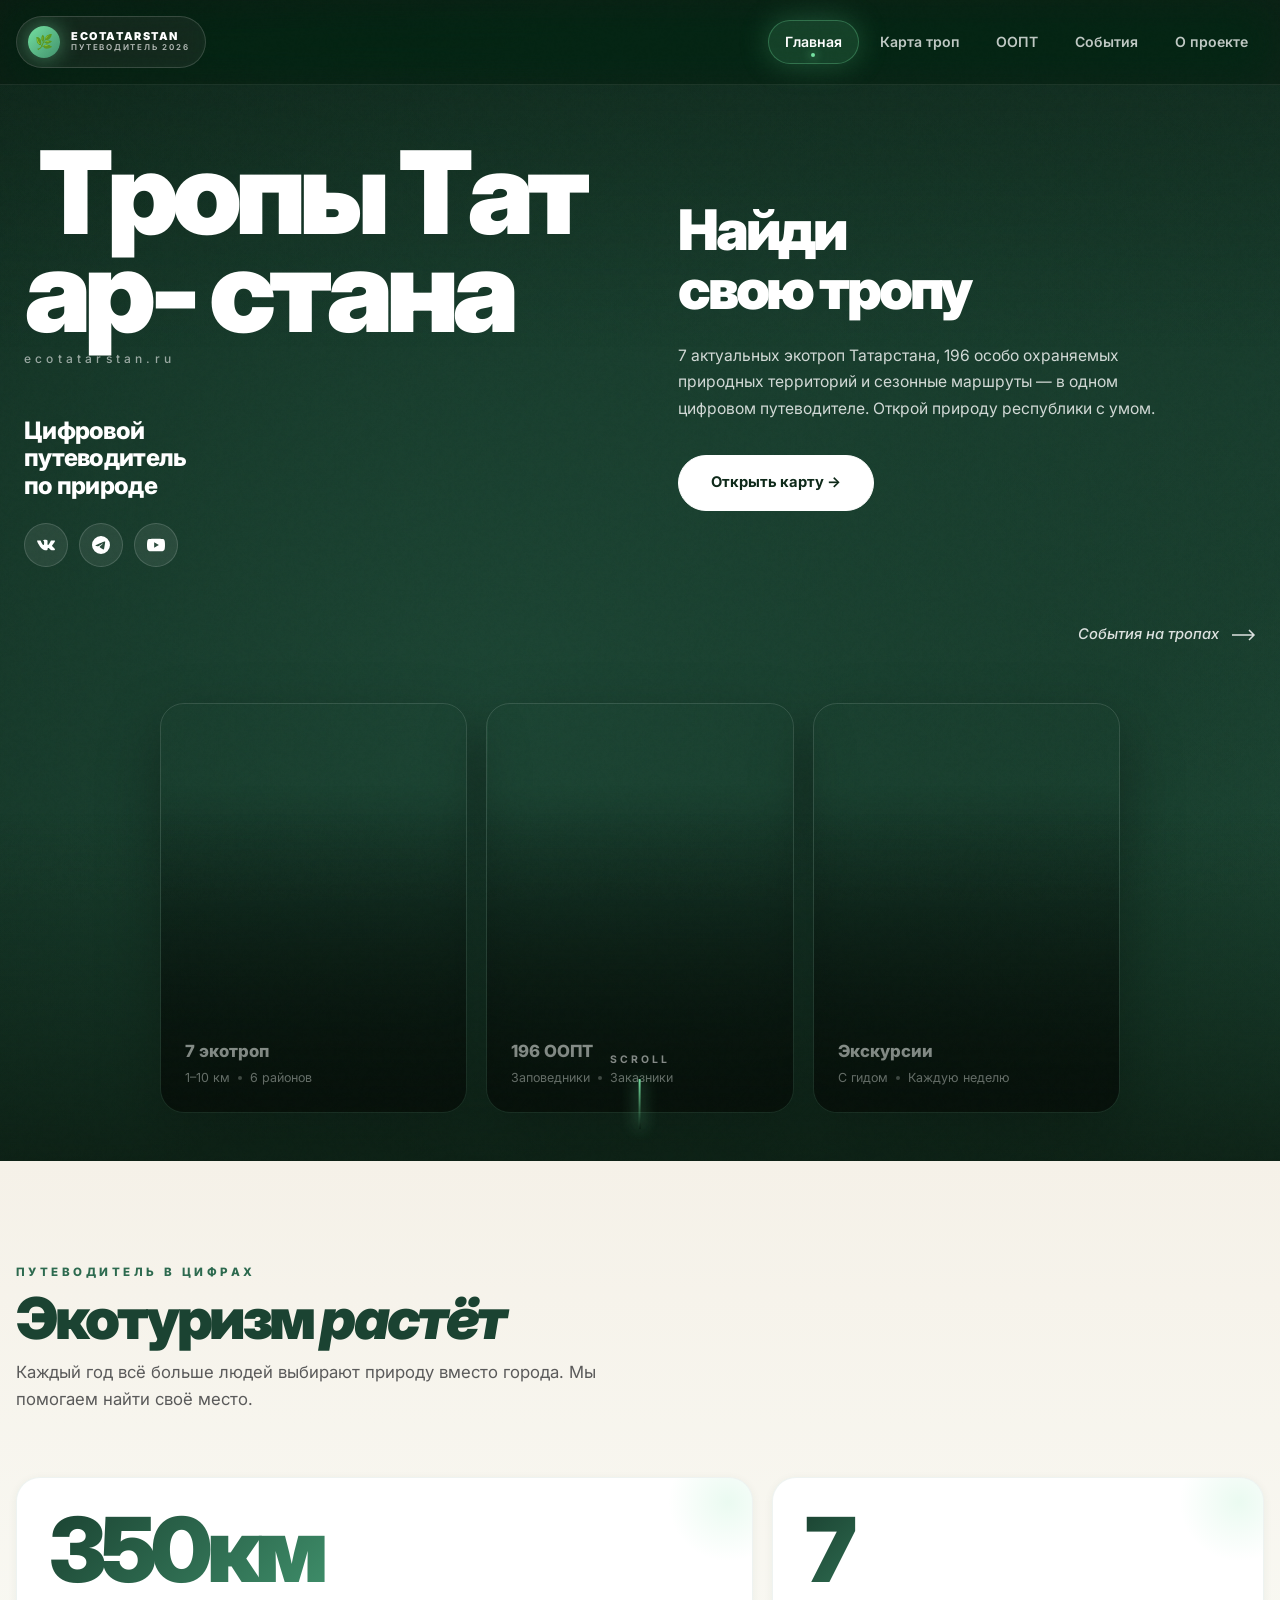
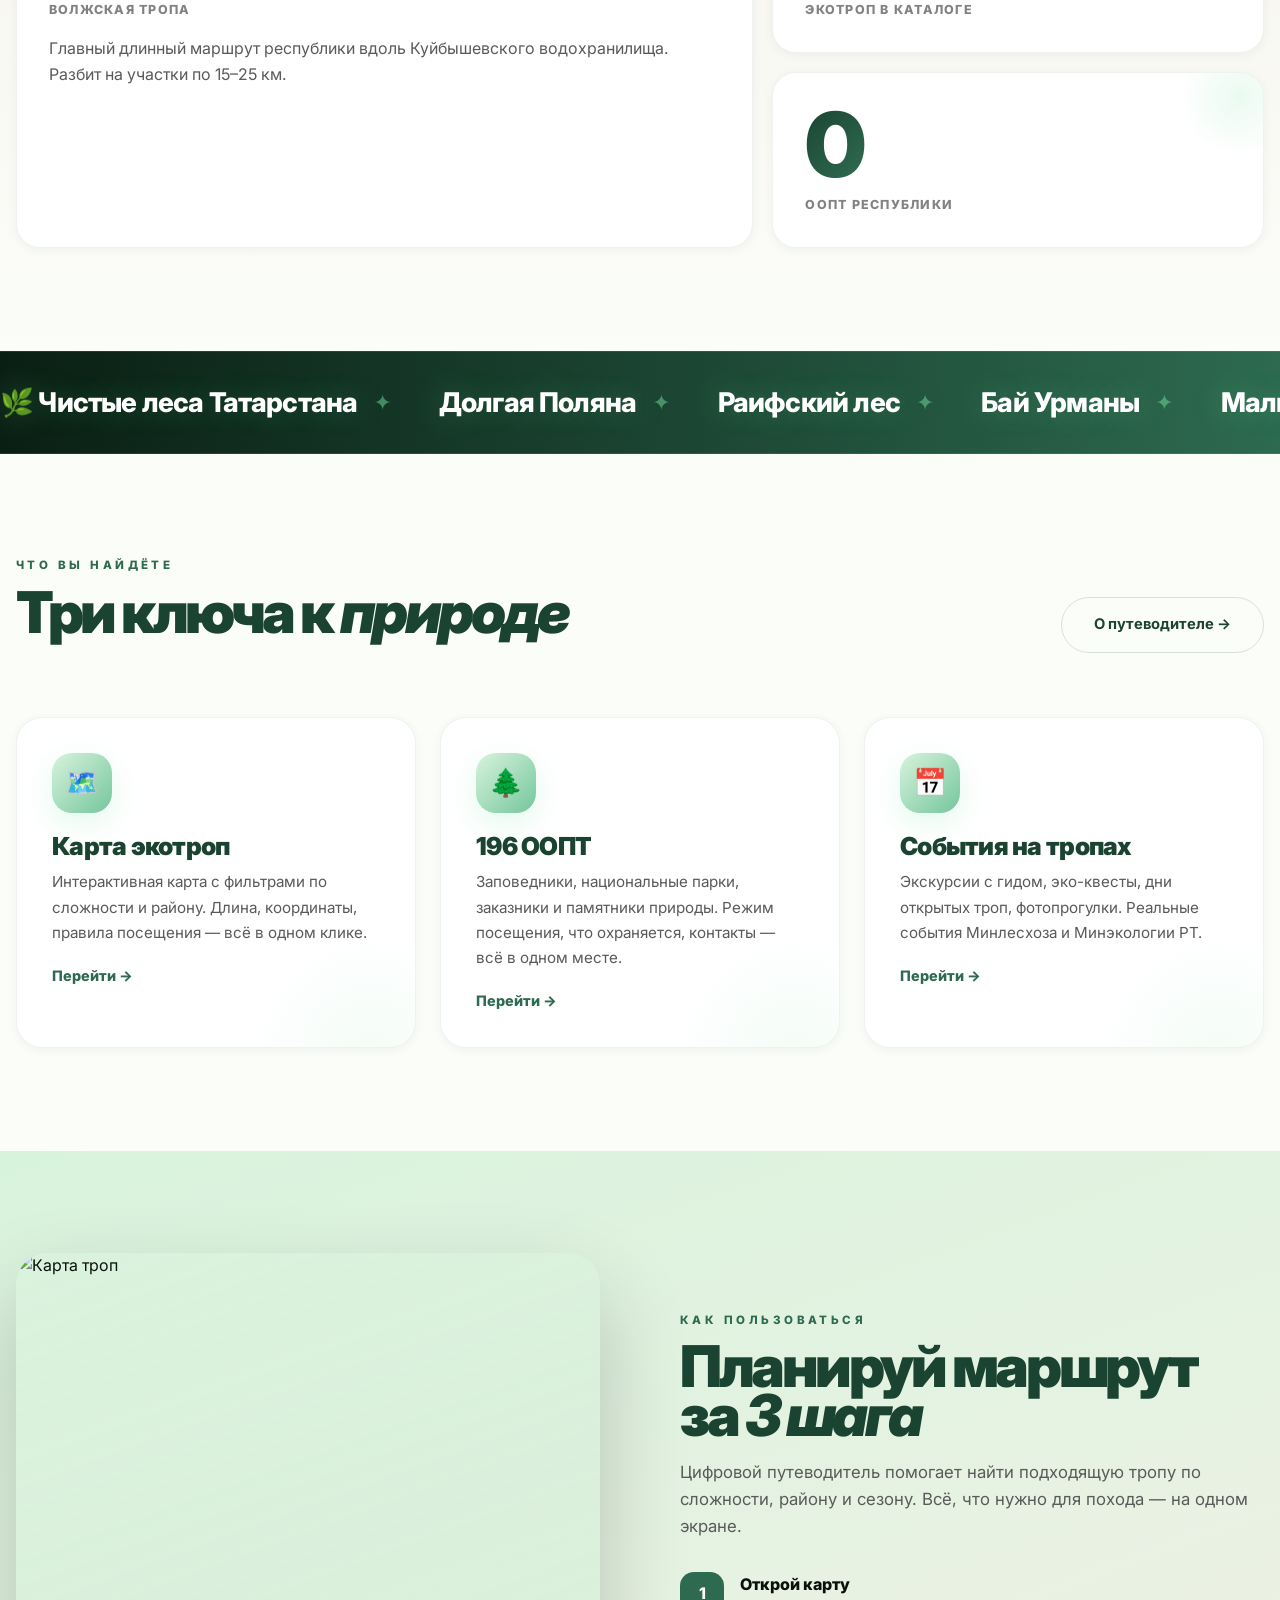
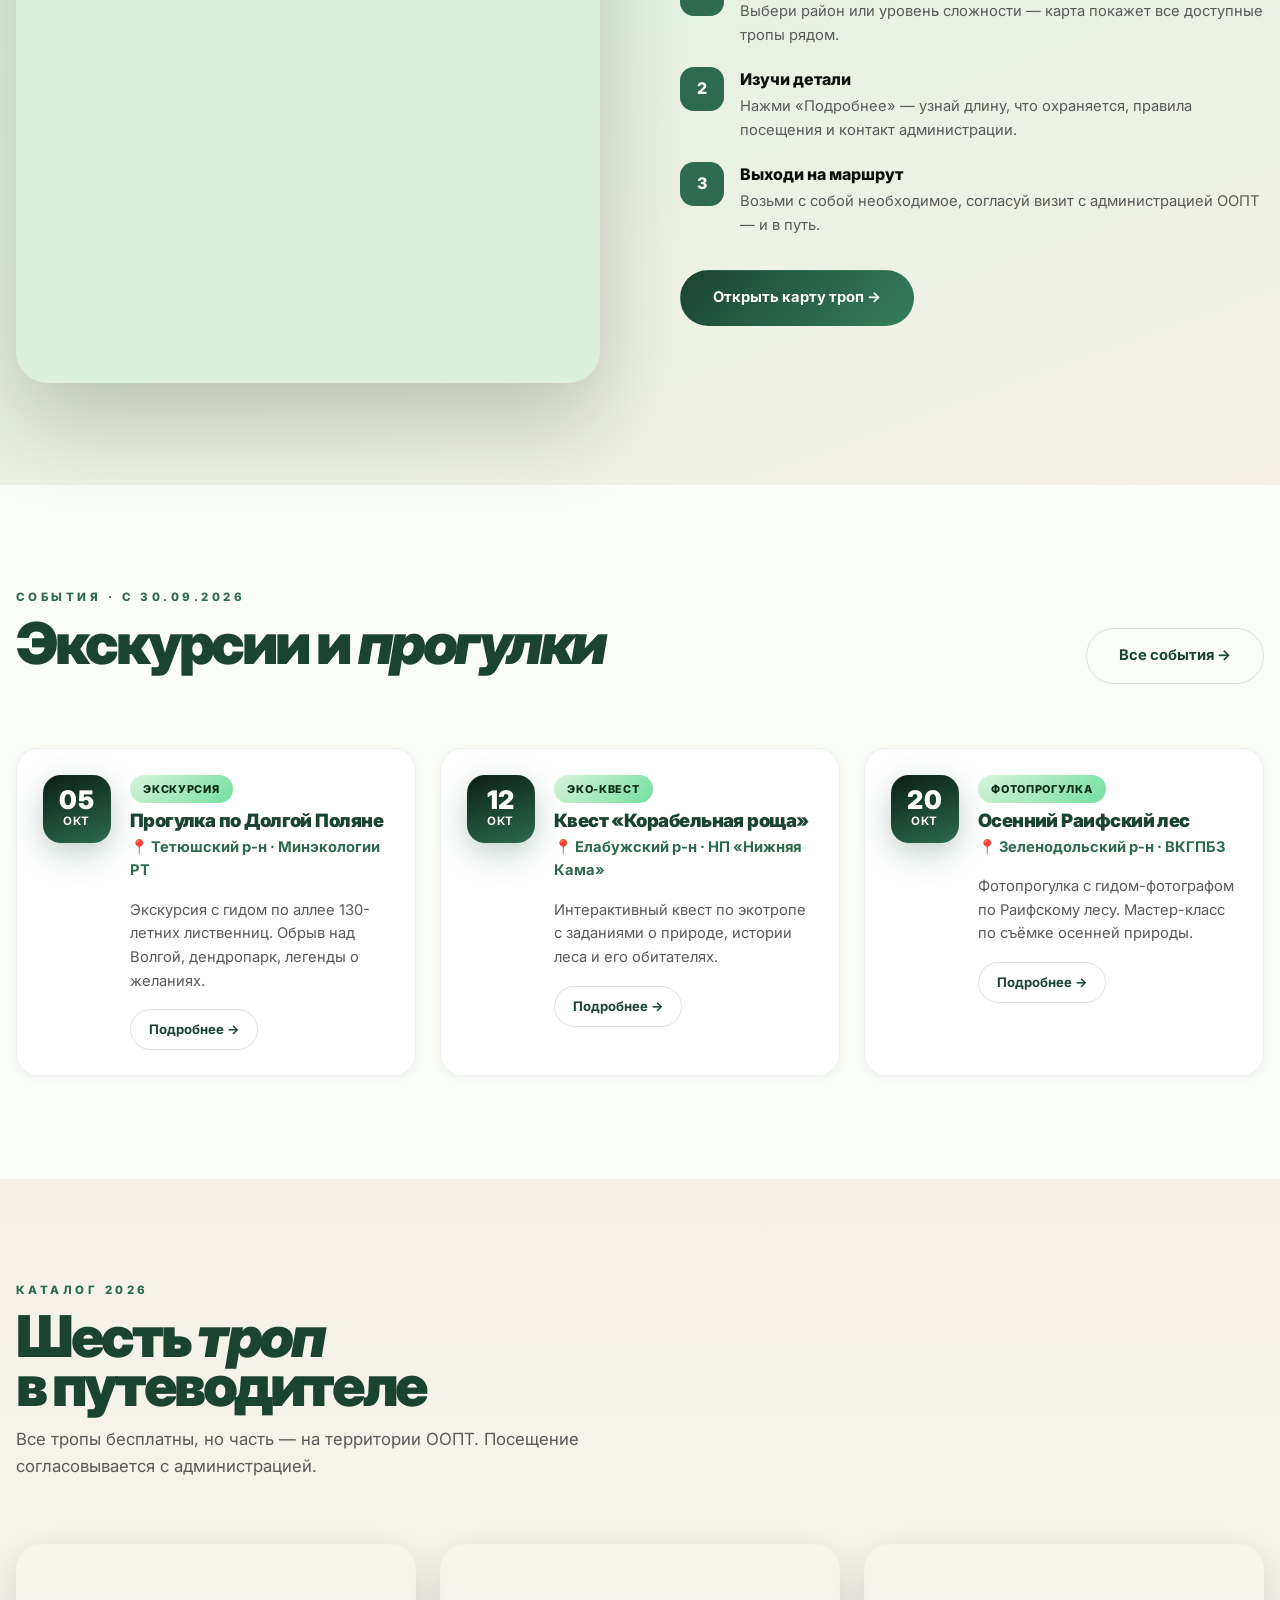
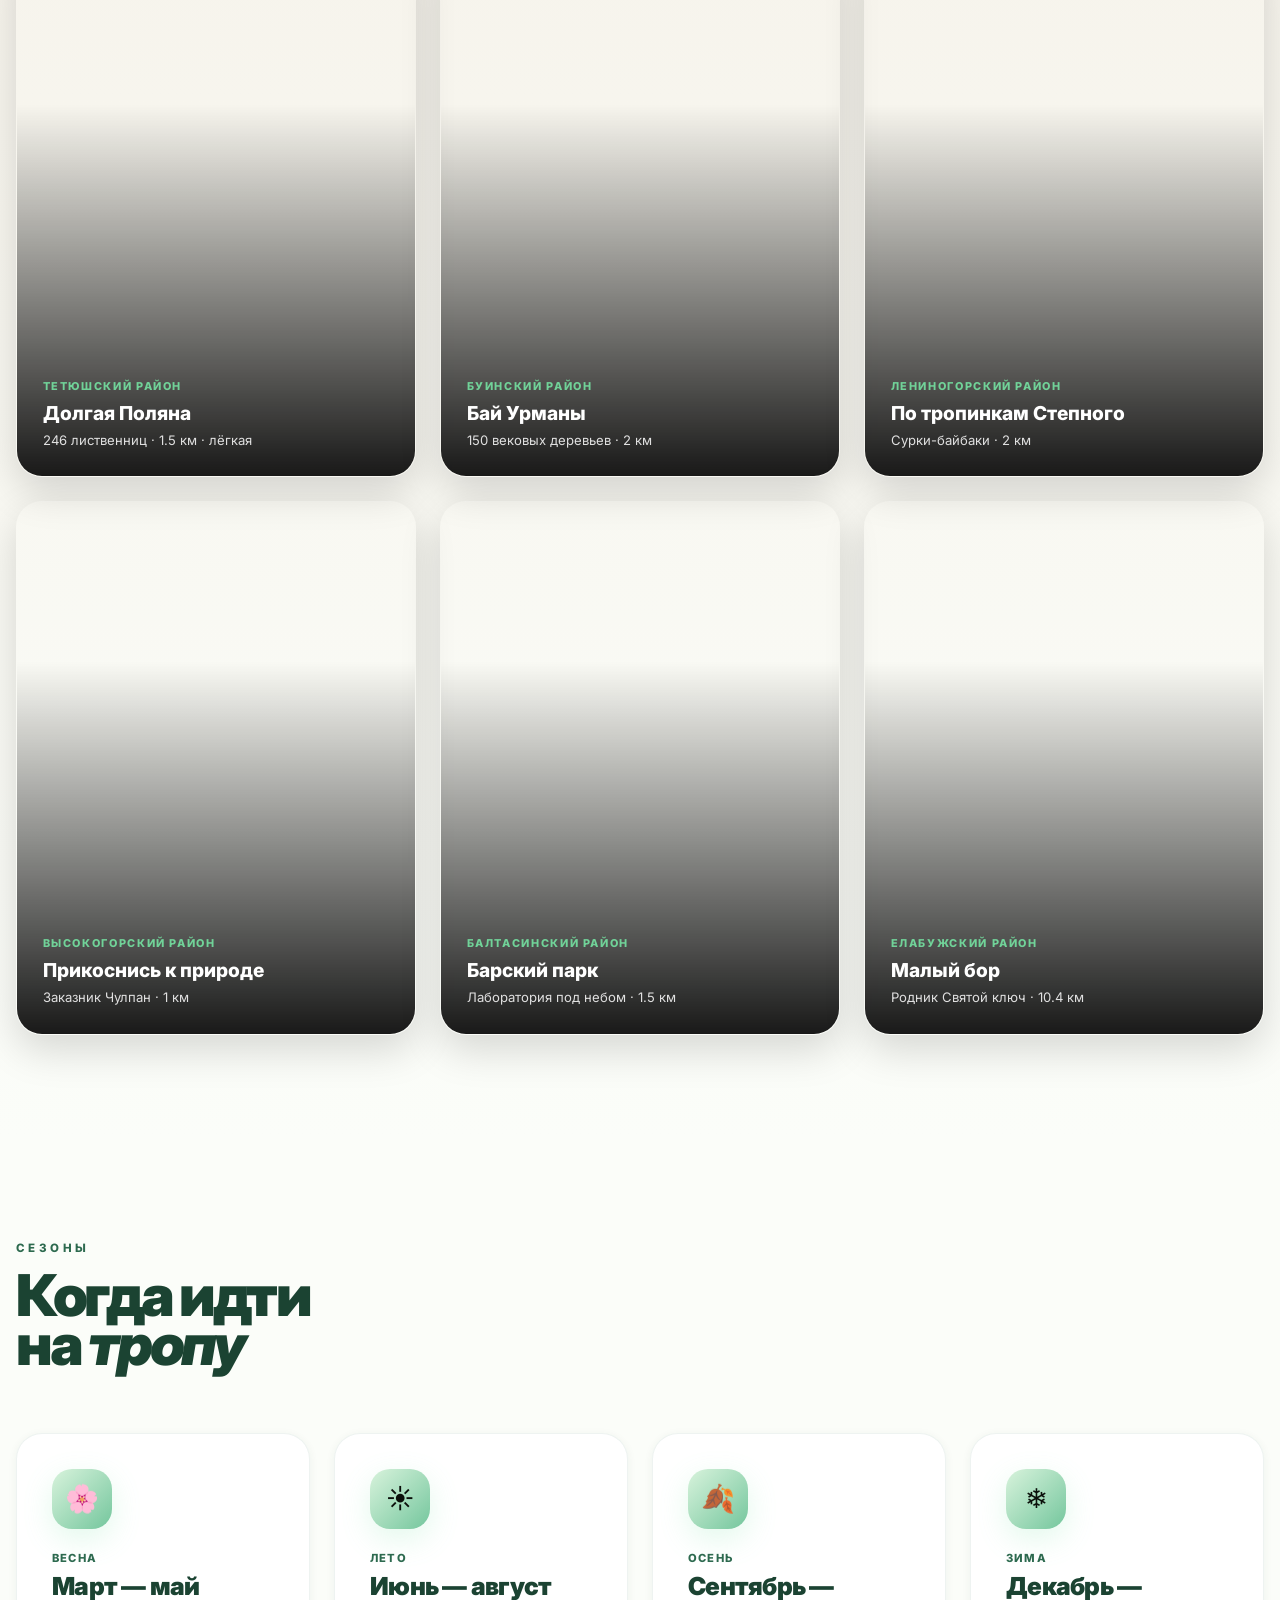
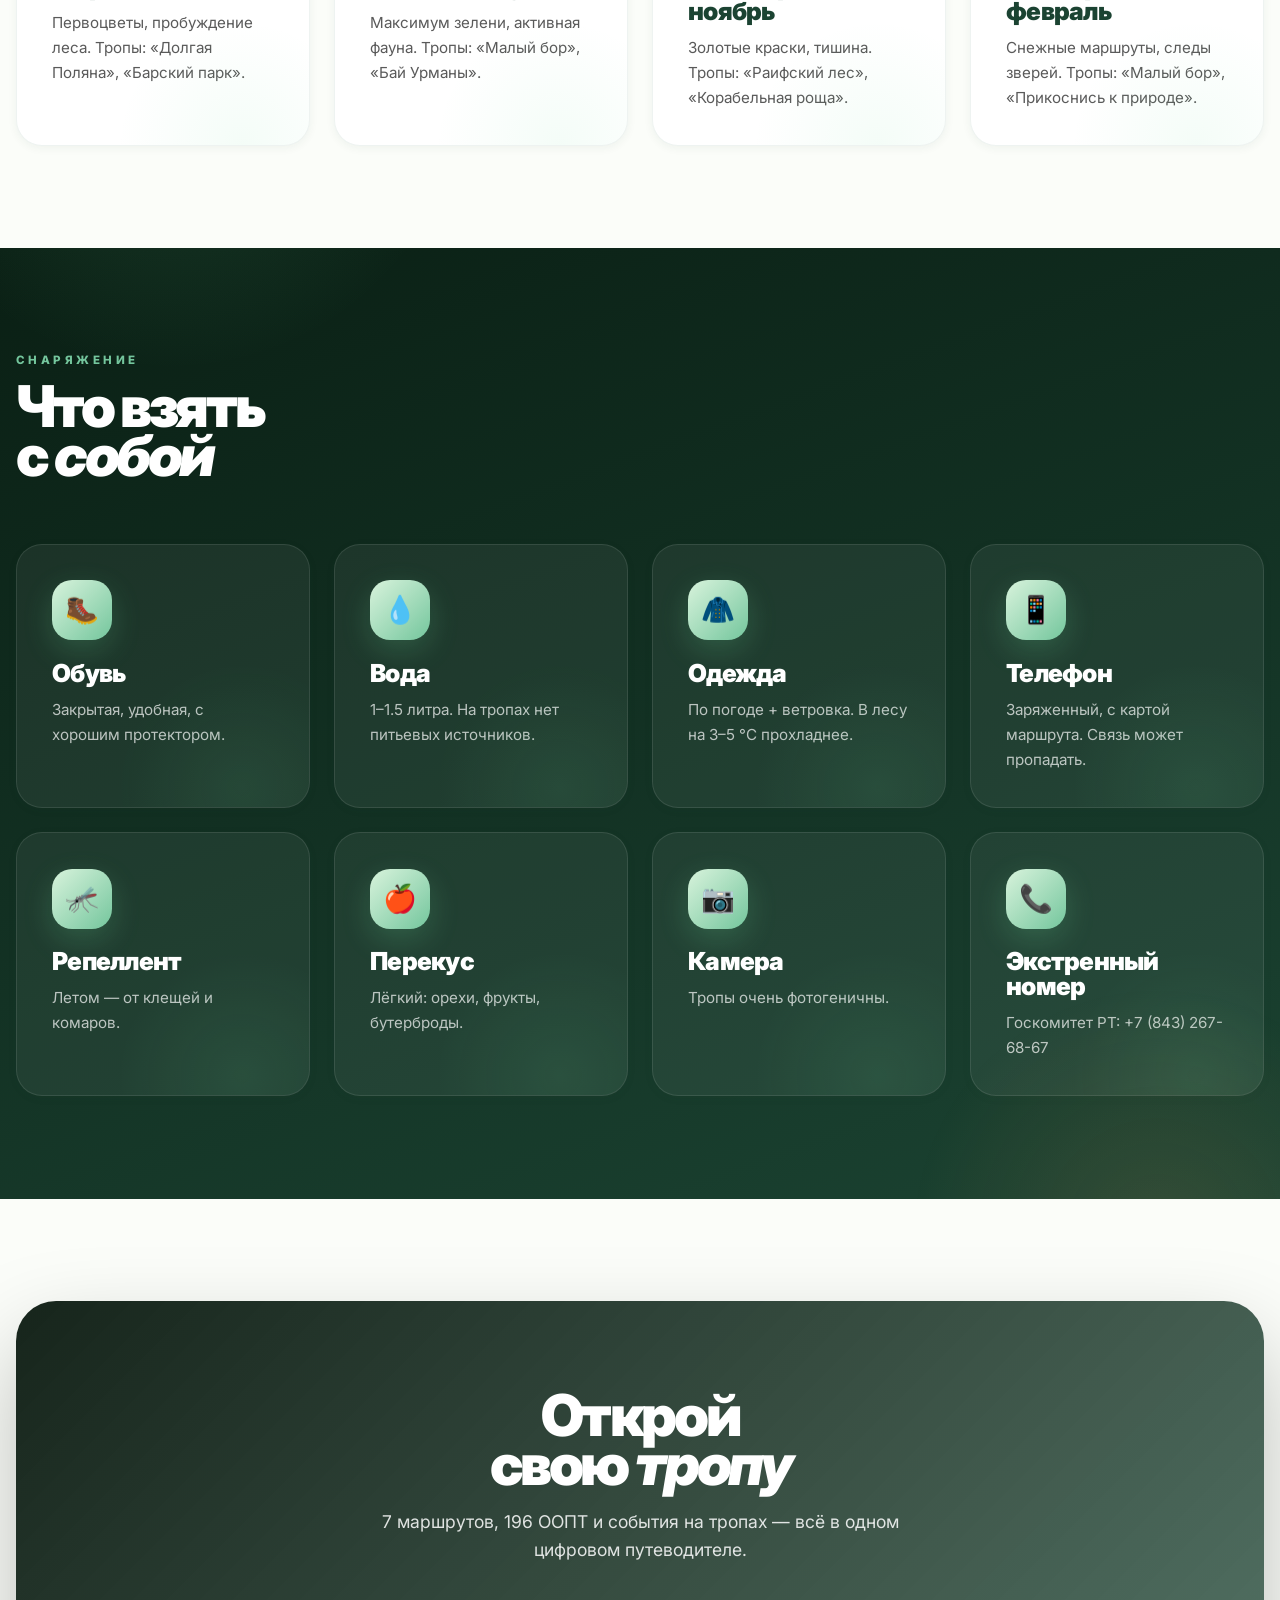
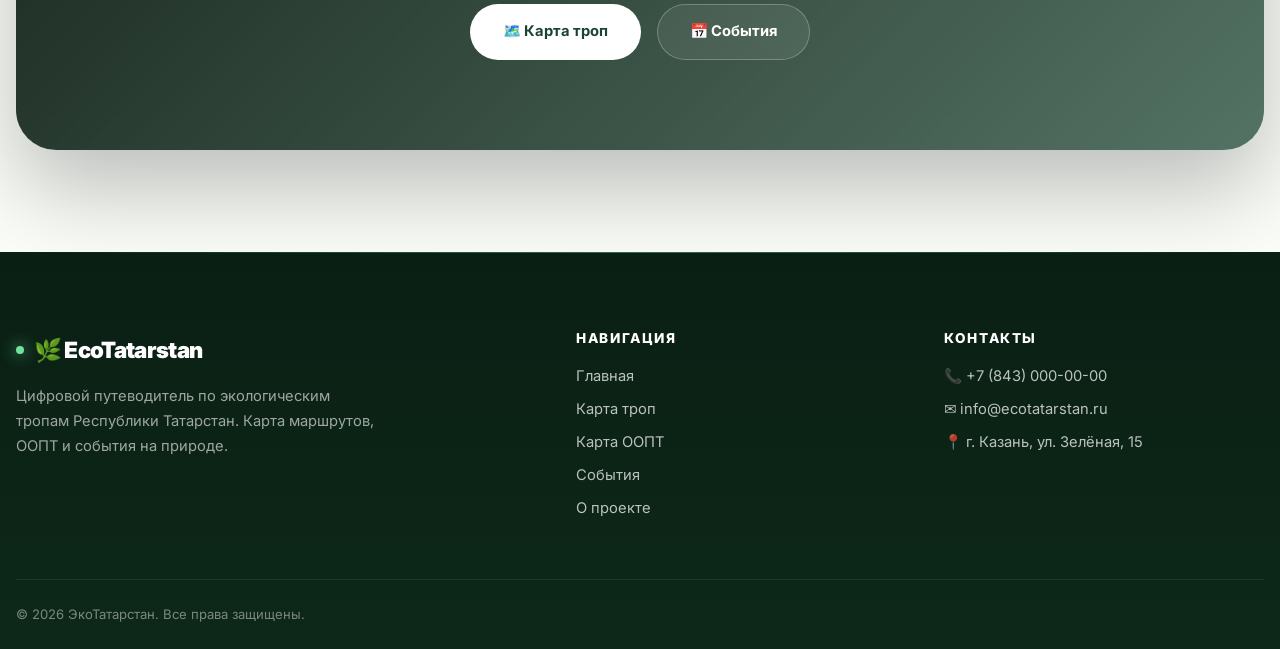
==== commit 931620bd: "Add files via upload" ====
--- a/index.html
+++ b/index.html
@@ -1,330 +1,1097 @@
-<!DOCTYPE html>
+<!doctype html>
 <html lang="ru">
-<head>
-<meta charset="UTF-8">
-<meta name="viewport" content="width=device-width, initial-scale=1.0, viewport-fit=cover">
-<title>ЭкоТатарстан — цифровой путеводитель по экотропам</title>
-<meta name="description" content="Цифровой путеводитель по экологическим тропам Республики Татарстан: карта, сезонные маршруты, события на тропах.">
-<meta name="theme-color" content="#0a1f14">
-
-<script src="https://cdn.tailwindcss.com"></script>
-<script>
-  tailwind.config = {
-    theme: { extend: {
-      colors: {
-        green900:'#1b4332', green800:'#0d2818', green700:'#2d6a4f',
-        green500:'#40916c', green300:'#74c69d', green100:'#d8f3dc',
-        sand:'#f4f1de', cream:'#f5f1e8', ink:'#0a0f0a', neon:'#74e0a0'
-      },
-      fontFamily: { sans: ['Inter','system-ui','sans-serif'] }
-    }}
-  }
-</script>
-
-<link href="https://unpkg.com/aos@2.3.4/dist/aos.css" rel="stylesheet">
-<script src="https://unpkg.com/aos@2.3.4/dist/aos.js"></script>
-<script src="https://cdnjs.cloudflare.com/ajax/libs/gsap/3.12.5/gsap.min.js"></script>
-<script src="https://cdnjs.cloudflare.com/ajax/libs/gsap/3.12.5/ScrollTrigger.min.js"></script>
-<link href="https://fonts.googleapis.com/css2?family=Inter:wght@400;500;600;700;800;900&display=swap" rel="stylesheet">
-
-<link rel="stylesheet" href="styles.css">
-<link rel="icon" href="data:image/svg+xml,<svg xmlns='http://www.w3.org/2000/svg' viewBox='0 0 100 100'><text y='.9em' font-size='90'>🌿</text></svg>">
-</head>
-<body class="bg-white">
-
-<div class="noise-overlay" style="position:fixed;pointer-events:none;z-index:9996;opacity:.04"></div>
-
-<header class="glass-header">
-  <div class="container-wide glass-header__inner">
-    <a href="index.html" class="logo-plate">
-      <div class="logo-plate__icon">🌿</div>
-      <div class="logo-plate__text">
-        <div class="logo-plate__main">EcoTatarstan</div>
-        <div class="logo-plate__sub">Путеводитель 2026</div>
-      </div>
-    </a>
-    <nav class="main-menu">
-      <a href="index.html" class="active">Главная</a>
+  <head>
+    <meta charset="UTF-8" />
+    <meta
+      name="viewport"
+      content="width=device-width, initial-scale=1.0, viewport-fit=cover"
+    />
+    <title>ЭкоТатарстан — цифровой путеводитель по экотропам</title>
+    <meta
+      name="description"
+      content="Цифровой путеводитель по экологическим тропам Республики Татарстан: карта, сезонные маршруты, события на тропах."
+    />
+    <meta name="theme-color" content="#0a1f14" />
+
+    <script src="https://cdn.tailwindcss.com"></script>
+    <script>
+      tailwind.config = {
+        theme: {
+          extend: {
+            colors: {
+              green900: "#1b4332",
+              green800: "#0d2818",
+              green700: "#2d6a4f",
+              green500: "#40916c",
+              green300: "#74c69d",
+              green100: "#d8f3dc",
+              sand: "#f4f1de",
+              cream: "#f5f1e8",
+              ink: "#0a0f0a",
+              neon: "#74e0a0",
+            },
+            fontFamily: { sans: ["Inter", "system-ui", "sans-serif"] },
+          },
+        },
+      };
+    </script>
+
+    <link href="https://unpkg.com/aos@2.3.4/dist/aos.css" rel="stylesheet" />
+    <script src="https://unpkg.com/aos@2.3.4/dist/aos.js"></script>
+    <script src="https://cdnjs.cloudflare.com/ajax/libs/gsap/3.12.5/gsap.min.js"></script>
+    <script src="https://cdnjs.cloudflare.com/ajax/libs/gsap/3.12.5/ScrollTrigger.min.js"></script>
+    <link
+      href="https://fonts.googleapis.com/css2?family=Inter:wght@400;500;600;700;800;900&display=swap"
+      rel="stylesheet"
+    />
+
+    <link rel="stylesheet" href="styles.css" />
+    <link
+      rel="icon"
+      href="data:image/svg+xml,<svg xmlns='http://www.w3.org/2000/svg' viewBox='0 0 100 100'><text y='.9em' font-size='90'>🌿</text></svg>"
+    />
+  </head>
+  <body class="bg-white">
+    <div
+      class="noise-overlay"
+      style="
+        position: fixed;
+        pointer-events: none;
+        z-index: 9996;
+        opacity: 0.04;
+      "
+    ></div>
+
+    <header class="glass-header">
+      <div class="container-wide glass-header__inner">
+        <a href="index.html" class="logo-plate">
+          <div class="logo-plate__icon">🌿</div>
+          <div class="logo-plate__text">
+            <div class="logo-plate__main">EcoTatarstan</div>
+            <div class="logo-plate__sub">Путеводитель 2026</div>
+          </div>
+        </a>
+        <nav class="main-menu">
+          <a href="index.html" class="active">Главная</a>
+          <a href="map.html">Карта троп</a>
+          <a href="oopt.html">ООПТ</a>
+          <a href="calendar.html">События</a>
+          <a href="about.html">О проекте</a>
+        </nav>
+        <button class="burger-round" id="burger" aria-label="Меню">
+          <span></span><span></span><span></span>
+        </button>
+      </div>
+    </header>
+
+    <section class="fullhero">
+      <div class="fullhero__bg"></div>
+      <div class="fullhero__overlay"></div>
+      <div class="noise-overlay"></div>
+
+      <div class="fullhero__content container-wide">
+        <div class="hero-mid">
+          <div class="hero-left hero-anim-2">
+            <h1 class="giant kinetic" style="font-size:clamp(3.2rem,9vw,8.5rem);color:#fff">
+  Тропы<br>
+  <em>Татар-</em><br>
+  <span style="display:block; padding-left:.1em">стана</span>
+</h1>
+            <div
+              style="
+                font-size: 0.75rem;
+                letter-spacing: 0.35em;
+                text-transform: lowercase;
+                opacity: 0.75;
+                font-weight: 500;
+                margin-top: 0.6rem;
+                color: rgba(255, 255, 255, 0.75);
+              "
+            >
+              ecotatarstan.ru
+            </div>
+
+            <div class="left-bottom" style="margin-top: 3rem">
+              <div class="left-bottom__headline">
+                Цифровой<br />путеводитель<br />по природе
+              </div>
+              <div class="left-bottom__socials">
+                <a href="#" class="social-round" aria-label="ВКонтакте"
+                  ><svg
+                    width="18"
+                    height="18"
+                    viewBox="0 0 24 24"
+                    fill="currentColor"
+                  >
+                    <path
+                      d="M13.162 18.994c.609 0 .858-.406.851-.915-.031-1.917.714-2.949 2.059-1.604 1.488 1.488 1.796 2.519 3.603 2.519h3.2c.808 0 1.126-.26 1.126-.668 0-.863-1.421-2.386-2.625-3.504-1.686-1.565-1.765-1.602-.313-3.486 1.801-2.339 4.157-5.336 2.073-5.336h-3.981c-.772 0-.828.435-1.103 1.083-.995 2.347-2.886 5.387-3.604 4.922-.751-.485-.407-2.406-.35-5.261.015-.754.011-1.271-1.141-1.539-.629-.145-1.241-.205-1.809-.205-2.273 0-3.841.953-2.95 1.119 1.571.293 1.42 3.692 1.054 5.16-.638 2.556-3.036-2.024-4.035-4.305-.241-.548-.315-.974-1.175-.974H.879c-.492 0-.787.16-.787.516 0 .602 2.96 6.72 5.786 9.77 2.756 2.975 5.48 2.708 7.284 2.708z"
+                    /></svg
+                ></a>
+                <a href="#" class="social-round" aria-label="Telegram"
+                  ><svg
+                    width="18"
+                    height="18"
+                    viewBox="0 0 24 24"
+                    fill="currentColor"
+                  >
+                    <path
+                      d="M11.944 0A12 12 0 0 0 0 12a12 12 0 0 0 12 12 12 12 0 0 0 12-12A12 12 0 0 0 12 0a12 12 0 0 0-.056 0zm4.962 7.224c.1-.002.321.023.465.14a.506.506 0 0 1 .171.325c.016.093.036.306.02.472-.18 1.898-.962 6.502-1.36 8.627-.168.9-.499 1.201-.82 1.23-.696.065-1.225-.46-1.9-.902-1.056-.693-1.653-1.124-2.678-1.8-1.185-.78-.417-1.21.258-1.91.177-.184 3.247-2.977 3.307-3.23.007-.032.014-.15-.056-.212s-.174-.041-.249-.024c-.106.024-1.793 1.14-5.061 3.345-.48.33-.913.49-1.302.48-.428-.008-1.252-.241-1.865-.44-.752-.245-1.349-.374-1.297-.789.027-.216.325-.437.893-.663 3.498-1.524 5.83-2.529 6.998-3.014 3.332-1.386 4.025-1.627 4.476-1.635z"
+                    /></svg
+                ></a>
+                <a href="#" class="social-round" aria-label="YouTube"
+                  ><svg
+                    width="18"
+                    height="18"
+                    viewBox="0 0 24 24"
+                    fill="currentColor"
+                  >
+                    <path
+                      d="M23.498 6.186a3.016 3.016 0 0 0-2.122-2.136C19.505 3.545 12 3.545 12 3.545s-7.505 0-9.377.505A3.017 3.017 0 0 0 .502 6.186C0 8.07 0 12 0 12s0 3.93.502 5.814a3.016 3.016 0 0 0 2.122 2.136c1.871.505 9.376.505 9.376.505s7.505 0 9.377-.505a3.015 3.015 0 0 0 2.122-2.136C24 15.93 24 12 24 12s0-3.93-.502-5.814zM9.545 15.568V8.432L15.818 12l-6.273 3.568z"
+                    /></svg
+                ></a>
+              </div>
+            </div>
+          </div>
+
+          <div class="hero-right hero-anim-5">
+            <h2
+              class="giant"
+              style="
+                font-size: clamp(2rem, 5vw, 3.5rem);
+                color: #fff;
+                line-height: 1.05;
+              "
+            >
+              Найди<br />свою тропу
+            </h2>
+            <p>
+              7 актуальных экотроп Татарстана, 196 особо охраняемых природных
+              территорий и сезонные маршруты — в одном цифровом путеводителе.
+              Открой природу республики с умом.
+            </p>
+            <div class="hero-cta">
+              <a href="map.html" class="btn-join">Открыть карту →</a>
+            </div>
+          </div>
+        </div>
+
+        <div class="bottom-link hero-anim-6">
+          <a href="calendar.html"
+            >События на тропах
+            <svg width="24" height="12" viewBox="0 0 24 12" fill="none">
+              <path
+                d="M0 6h22M17 1l5 5-5 5"
+                stroke="currentColor"
+                stroke-width="1.5"
+              /></svg
+          ></a>
+        </div>
+      </div>
+
+      <div class="glass-cards hero-anim-6">
+        <a href="map.html" class="glass-card">
+          <div
+            class="glass-card__img"
+            style="
+              background-image: url(&quot;https://images.unsplash.com/photo-1551632811-561732d1e306?w=600&q=80&quot;);
+            "
+          ></div>
+          <div class="glass-card__overlay"></div>
+          <div class="glass-card__content">
+            <div class="glass-card__title">7 экотроп</div>
+            <div class="glass-card__sub">
+              <span>1–10 км</span><span class="glass-card__dot"></span
+              ><span>6 районов</span>
+            </div>
+          </div>
+        </a>
+        <a href="oopt.html" class="glass-card">
+          <div
+            class="glass-card__img"
+            style="
+              background-image: url(&quot;https://images.unsplash.com/photo-1441974231531-c6227db76b6e?w=600&q=80&quot;);
+            "
+          ></div>
+          <div class="glass-card__overlay"></div>
+          <div class="glass-card__content">
+            <div class="glass-card__title">196 ООПТ</div>
+            <div class="glass-card__sub">
+              <span>Заповедники</span><span class="glass-card__dot"></span
+              ><span>Заказники</span>
+            </div>
+          </div>
+        </a>
+        <a href="calendar.html" class="glass-card">
+          <div
+            class="glass-card__img"
+            style="
+              background-image: url(&quot;https://images.unsplash.com/photo-1464822759023-fed622ff2c3b?w=600&q=80&quot;);
+            "
+          ></div>
+          <div class="glass-card__overlay"></div>
+          <div class="glass-card__content">
+            <div class="glass-card__title">Экскурсии</div>
+            <div class="glass-card__sub">
+              <span>С гидом</span><span class="glass-card__dot"></span
+              ><span>Каждую неделю</span>
+            </div>
+          </div>
+        </a>
+      </div>
+
+      <div class="scroll-hint">
+        <span>Scroll</span>
+        <div class="scroll-hint__line"></div>
+      </div>
+    </section>
+
+    <section class="section section--cream">
+      <div class="container">
+        <div class="section-head" data-aos="fade-up">
+          <div
+            style="
+              font-size: 0.72rem;
+              letter-spacing: 0.3em;
+              text-transform: uppercase;
+              color: var(--green-700);
+              font-weight: 800;
+              margin-bottom: 0.8rem;
+            "
+          >
+            Путеводитель в цифрах
+          </div>
+          <h2 class="giant">
+            Экотуризм <em style="font-style: italic">растёт</em>
+          </h2>
+          <p style="font-size: 1.05rem; margin-top: 1rem; max-width: 640px">
+            Каждый год всё больше людей выбирают природу вместо города. Мы
+            помогаем найти своё место.
+          </p>
+        </div>
+
+        <div class="stat-bento">
+          <div class="stat-cell stat-cell--large" data-aos="fade-up">
+            <div class="stat-big"><span data-counter="350">0</span>км</div>
+            <div class="stat-label">Волжская тропа</div>
+            <p style="margin-top: 1rem">
+              Главный длинный маршрут республики вдоль Куйбышевского
+              водохранилища. Разбит на участки по 15–25 км.
+            </p>
+          </div>
+          <div class="stat-cell" data-aos="fade-up" data-aos-delay="100">
+            <div class="stat-big"><span data-counter="7">0</span></div>
+            <div class="stat-label">экотроп в каталоге</div>
+          </div>
+          <div class="stat-cell" data-aos="fade-up" data-aos-delay="200">
+            <div class="stat-big"><span data-counter="196">0</span></div>
+            <div class="stat-label">ООПТ республики</div>
+          </div>
+        </div>
+      </div>
+    </section>
+
+    <div class="marquee">
+      <div class="marquee__track">
+        <span>🌿 Чистые леса Татарстана</span><span>Долгая Поляна</span
+        ><span>Раифский лес</span><span>Бай Урманы</span><span>Малый бор</span>
+        <span>🌿 Чистые леса Татарстана</span><span>Долгая Поляна</span
+        ><span>Раифский лес</span><span>Бай Урманы</span><span>Малый бор</span>
+      </div>
+    </div>
+
+    <section class="section">
+      <div class="container">
+        <div class="section-head section-head--row" data-aos="fade-up">
+          <div>
+            <div
+              style="
+                font-size: 0.72rem;
+                letter-spacing: 0.3em;
+                text-transform: uppercase;
+                color: var(--green-700);
+                font-weight: 800;
+                margin-bottom: 0.8rem;
+              "
+            >
+              Что вы найдёте
+            </div>
+            <h2 class="giant">
+              Три ключа к <em style="font-style: italic">природе</em>
+            </h2>
+          </div>
+          <a href="about.html" class="btn-hero btn-outline">О путеводителе →</a>
+        </div>
+
+        <div class="grid grid-3">
+          <a
+            href="map.html"
+            class="feat-card"
+            data-aos="fade-up"
+            data-aos-delay="0"
+          >
+            <div class="feat-card__icon">🗺️</div>
+            <h3>Карта экотроп</h3>
+            <p>
+              Интерактивная карта с фильтрами по сложности и району. Длина,
+              координаты, правила посещения — всё в одном клике.
+            </p>
+            <div
+              style="
+                margin-top: 1.2rem;
+                font-weight: 800;
+                color: var(--green-700);
+                font-size: 0.9rem;
+              "
+            >
+              Перейти →
+            </div>
+          </a>
+          <a
+            href="oopt.html"
+            class="feat-card"
+            data-aos="fade-up"
+            data-aos-delay="100"
+          >
+            <div class="feat-card__icon">🌲</div>
+            <h3>196 ООПТ</h3>
+            <p>
+              Заповедники, национальные парки, заказники и памятники природы.
+              Режим посещения, что охраняется, контакты — всё в одном месте.
+            </p>
+            <div
+              style="
+                margin-top: 1.2rem;
+                font-weight: 800;
+                color: var(--green-700);
+                font-size: 0.9rem;
+              "
+            >
+              Перейти →
+            </div>
+          </a>
+          <a
+            href="calendar.html"
+            class="feat-card"
+            data-aos="fade-up"
+            data-aos-delay="200"
+          >
+            <div class="feat-card__icon">📅</div>
+            <h3>События на тропах</h3>
+            <p>
+              Экскурсии с гидом, эко-квесты, дни открытых троп, фотопрогулки.
+              Реальные события Минлесхоза и Минэкологии РТ.
+            </p>
+            <div
+              style="
+                margin-top: 1.2rem;
+                font-weight: 800;
+                color: var(--green-700);
+                font-size: 0.9rem;
+              "
+            >
+              Перейти →
+            </div>
+          </a>
+        </div>
+      </div>
+    </section>
+
+    <section class="section section--green">
+      <div class="container">
+        <div class="split">
+          <div class="split__img" data-aos="fade-right">
+            <img
+              src="https://images.unsplash.com/photo-1551632811-561732d1e306?w=800&q=80"
+              alt="Карта троп"
+            />
+          </div>
+          <div data-aos="fade-left">
+            <div
+              style="
+                font-size: 0.72rem;
+                letter-spacing: 0.3em;
+                text-transform: uppercase;
+                color: var(--green-700);
+                font-weight: 800;
+                margin-bottom: 0.8rem;
+              "
+            >
+              Как пользоваться
+            </div>
+            <h2 class="giant" style="margin-bottom: 1.2rem">
+              Планируй маршрут<br />за
+              <em style="font-style: italic">3 шага</em>
+            </h2>
+            <p style="font-size: 1.05rem; margin-bottom: 1.5rem">
+              Цифровой путеводитель помогает найти подходящую тропу по
+              сложности, району и сезону. Всё, что нужно для похода — на одном
+              экране.
+            </p>
+            <div
+              style="
+                display: flex;
+                flex-direction: column;
+                gap: 1.2rem;
+                margin-top: 2rem;
+              "
+            >
+              <div style="display: flex; gap: 1rem">
+                <span
+                  style="
+                    width: 44px;
+                    height: 44px;
+                    border-radius: 14px;
+                    background: var(--green-700);
+                    color: #fff;
+                    display: flex;
+                    align-items: center;
+                    justify-content: center;
+                    flex-shrink: 0;
+                    font-weight: 800;
+                  "
+                  >1</span
+                >
+                <div>
+                  <div style="font-weight: 800; margin-bottom: 0.2rem">
+                    Открой карту
+                  </div>
+                  <p style="font-size: 0.92rem">
+                    Выбери район или уровень сложности — карта покажет все
+                    доступные тропы рядом.
+                  </p>
+                </div>
+              </div>
+              <div style="display: flex; gap: 1rem">
+                <span
+                  style="
+                    width: 44px;
+                    height: 44px;
+                    border-radius: 14px;
+                    background: var(--green-700);
+                    color: #fff;
+                    display: flex;
+                    align-items: center;
+                    justify-content: center;
+                    flex-shrink: 0;
+                    font-weight: 800;
+                  "
+                  >2</span
+                >
+                <div>
+                  <div style="font-weight: 800; margin-bottom: 0.2rem">
+                    Изучи детали
+                  </div>
+                  <p style="font-size: 0.92rem">
+                    Нажми «Подробнее» — узнай длину, что охраняется, правила
+                    посещения и контакт администрации.
+                  </p>
+                </div>
+              </div>
+              <div style="display: flex; gap: 1rem">
+                <span
+                  style="
+                    width: 44px;
+                    height: 44px;
+                    border-radius: 14px;
+                    background: var(--green-700);
+                    color: #fff;
+                    display: flex;
+                    align-items: center;
+                    justify-content: center;
+                    flex-shrink: 0;
+                    font-weight: 800;
+                  "
+                  >3</span
+                >
+                <div>
+                  <div style="font-weight: 800; margin-bottom: 0.2rem">
+                    Выходи на маршрут
+                  </div>
+                  <p style="font-size: 0.92rem">
+                    Возьми с собой необходимое, согласуй визит с администрацией
+                    ООПТ — и в путь.
+                  </p>
+                </div>
+              </div>
+            </div>
+            <a
+              href="map.html"
+              class="btn-hero btn-primary"
+              style="margin-top: 2rem"
+              >Открыть карту троп →</a
+            >
+          </div>
+        </div>
+      </div>
+    </section>
+
+    <section class="section">
+      <div class="container">
+        <div class="section-head section-head--row" data-aos="fade-up">
+          <div>
+            <div
+              style="
+                font-size: 0.72rem;
+                letter-spacing: 0.3em;
+                text-transform: uppercase;
+                color: var(--green-700);
+                font-weight: 800;
+                margin-bottom: 0.8rem;
+              "
+            >
+              События · с 30.09.2026
+            </div>
+            <h2 class="giant">
+              Экскурсии и <em style="font-style: italic">прогулки</em>
+            </h2>
+          </div>
+          <a href="calendar.html" class="btn-hero btn-outline">Все события →</a>
+        </div>
+
+        <div class="grid grid-3">
+          <div class="event-card" data-aos="fade-up">
+            <div class="event-card__date"><span>05</span>окт</div>
+            <div class="event-card__body">
+              <span class="badge badge--green">Экскурсия</span>
+              <h3>Прогулка по Долгой Поляне</h3>
+              <p class="event-card__meta">📍 Тетюшский р-н · Минэкологии РТ</p>
+              <p>
+                Экскурсия с гидом по аллее 130-летних лиственниц. Обрыв над
+                Волгой, дендропарк, легенды о желаниях.
+              </p>
+              <a href="calendar.html" class="btn-hero btn-outline btn-sm"
+                >Подробнее →</a
+              >
+            </div>
+          </div>
+          <div class="event-card" data-aos="fade-up" data-aos-delay="100">
+            <div class="event-card__date"><span>12</span>окт</div>
+            <div class="event-card__body">
+              <span class="badge badge--green">Эко-квест</span>
+              <h3>Квест «Корабельная роща»</h3>
+              <p class="event-card__meta">
+                📍 Елабужский р-н · НП «Нижняя Кама»
+              </p>
+              <p>
+                Интерактивный квест по экотропе с заданиями о природе, истории
+                леса и его обитателях.
+              </p>
+              <a href="calendar.html" class="btn-hero btn-outline btn-sm"
+                >Подробнее →</a
+              >
+            </div>
+          </div>
+          <div class="event-card" data-aos="fade-up" data-aos-delay="200">
+            <div class="event-card__date"><span>20</span>окт</div>
+            <div class="event-card__body">
+              <span class="badge badge--green">Фотопрогулка</span>
+              <h3>Осенний Раифский лес</h3>
+              <p class="event-card__meta">📍 Зеленодольский р-н · ВКГПБЗ</p>
+              <p>
+                Фотопрогулка с гидом-фотографом по Раифскому лесу. Мастер-класс
+                по съёмке осенней природы.
+              </p>
+              <a href="calendar.html" class="btn-hero btn-outline btn-sm"
+                >Подробнее →</a
+              >
+            </div>
+          </div>
+        </div>
+      </div>
+    </section>
+
+    <section class="section section--cream">
+      <div class="container">
+        <div class="section-head" data-aos="fade-up">
+          <div
+            style="
+              font-size: 0.72rem;
+              letter-spacing: 0.3em;
+              text-transform: uppercase;
+              color: var(--green-700);
+              font-weight: 800;
+              margin-bottom: 0.8rem;
+            "
+          >
+            Каталог 2026
+          </div>
+          <h2 class="giant">
+            Шесть <em style="font-style: italic">троп</em><br />в путеводителе
+          </h2>
+          <p style="font-size: 1.05rem; margin-top: 1rem; max-width: 680px">
+            Все тропы бесплатны, но часть — на территории ООПТ. Посещение
+            согласовывается с администрацией.
+          </p>
+        </div>
+
+        <div class="grid grid-3">
+          <a
+            href="map.html"
+            class="photo-card"
+            data-aos="fade-up"
+            data-aos-delay="0"
+            ><div
+              class="photo-card__img"
+              style="
+                background-image: url(&quot;https://images.unsplash.com/photo-1441974231531-c6227db76b6e?w=800&q=80&quot;);
+              "
+            ></div>
+            <div class="photo-card__overlay"></div>
+            <div class="photo-card__content">
+              <div class="photo-card__tag">Тетюшский район</div>
+              <div class="photo-card__title">Долгая Поляна</div>
+              <div
+                style="font-size: 0.82rem; opacity: 0.85; margin-top: 0.3rem"
+              >
+                246 лиственниц · 1.5 км · лёгкая
+              </div>
+            </div></a
+          >
+          <a
+            href="map.html"
+            class="photo-card"
+            data-aos="fade-up"
+            data-aos-delay="100"
+            ><div
+              class="photo-card__img"
+              style="
+                background-image: url(&quot;https://images.unsplash.com/photo-1518495973542-4542c06a5843?w=800&q=80&quot;);
+              "
+            ></div>
+            <div class="photo-card__overlay"></div>
+            <div class="photo-card__content">
+              <div class="photo-card__tag">Буинский район</div>
+              <div class="photo-card__title">Бай Урманы</div>
+              <div
+                style="font-size: 0.82rem; opacity: 0.85; margin-top: 0.3rem"
+              >
+                150 вековых деревьев · 2 км
+              </div>
+            </div></a
+          >
+          <a
+            href="map.html"
+            class="photo-card"
+            data-aos="fade-up"
+            data-aos-delay="200"
+            ><div
+              class="photo-card__img"
+              style="
+                background-image: url(&quot;https://images.unsplash.com/photo-1418065460487-3e41a6c84dc5?w=800&q=80&quot;);
+              "
+            ></div>
+            <div class="photo-card__overlay"></div>
+            <div class="photo-card__content">
+              <div class="photo-card__tag">Лениногорский район</div>
+              <div class="photo-card__title">По тропинкам Степного</div>
+              <div
+                style="font-size: 0.82rem; opacity: 0.85; margin-top: 0.3rem"
+              >
+                Сурки-байбаки · 2 км
+              </div>
+            </div></a
+          >
+          <a
+            href="map.html"
+            class="photo-card"
+            data-aos="fade-up"
+            data-aos-delay="0"
+            ><div
+              class="photo-card__img"
+              style="
+                background-image: url(&quot;https://images.unsplash.com/photo-1506905925346-21bda4d32df4?w=800&q=80&quot;);
+              "
+            ></div>
+            <div class="photo-card__overlay"></div>
+            <div class="photo-card__content">
+              <div class="photo-card__tag">Высокогорский район</div>
+              <div class="photo-card__title">Прикоснись к природе</div>
+              <div
+                style="font-size: 0.82rem; opacity: 0.85; margin-top: 0.3rem"
+              >
+                Заказник Чулпан · 1 км
+              </div>
+            </div></a
+          >
+          <a
+            href="map.html"
+            class="photo-card"
+            data-aos="fade-up"
+            data-aos-delay="100"
+            ><div
+              class="photo-card__img"
+              style="
+                background-image: url(&quot;https://images.unsplash.com/photo-1470071459604-3b5ec3a7fe05?w=800&q=80&quot;);
+              "
+            ></div>
+            <div class="photo-card__overlay"></div>
+            <div class="photo-card__content">
+              <div class="photo-card__tag">Балтасинский район</div>
+              <div class="photo-card__title">Барский парк</div>
+              <div
+                style="font-size: 0.82rem; opacity: 0.85; margin-top: 0.3rem"
+              >
+                Лаборатория под небом · 1.5 км
+              </div>
+            </div></a
+          >
+          <a
+            href="map.html"
+            class="photo-card"
+            data-aos="fade-up"
+            data-aos-delay="200"
+            ><div
+              class="photo-card__img"
+              style="
+                background-image: url(&quot;https://images.unsplash.com/photo-1511497584788-876760111969?w=800&q=80&quot;);
+              "
+            ></div>
+            <div class="photo-card__overlay"></div>
+            <div class="photo-card__content">
+              <div class="photo-card__tag">Елабужский район</div>
+              <div class="photo-card__title">Малый бор</div>
+              <div
+                style="font-size: 0.82rem; opacity: 0.85; margin-top: 0.3rem"
+              >
+                Родник Святой ключ · 10.4 км
+              </div>
+            </div></a
+          >
+        </div>
+      </div>
+    </section>
+
+    <section class="section">
+      <div class="container">
+        <div class="section-head" data-aos="fade-up">
+          <div
+            style="
+              font-size: 0.72rem;
+              letter-spacing: 0.3em;
+              text-transform: uppercase;
+              color: var(--green-700);
+              font-weight: 800;
+              margin-bottom: 0.8rem;
+            "
+          >
+            Сезоны
+          </div>
+          <h2 class="giant">
+            Когда идти<br />на <em style="font-style: italic">тропу</em>
+          </h2>
+        </div>
+        <div class="grid grid-4">
+          <div class="feat-card" data-aos="fade-up">
+            <div class="feat-card__icon">🌸</div>
+            <div
+              style="
+                font-size: 0.7rem;
+                font-weight: 800;
+                letter-spacing: 0.1em;
+                text-transform: uppercase;
+                color: var(--green-700);
+                margin-bottom: 0.4rem;
+              "
+            >
+              Весна
+            </div>
+            <h3>Март — май</h3>
+            <p>
+              Первоцветы, пробуждение леса. Тропы: «Долгая Поляна», «Барский
+              парк».
+            </p>
+          </div>
+          <div class="feat-card" data-aos="fade-up" data-aos-delay="100">
+            <div class="feat-card__icon">☀️</div>
+            <div
+              style="
+                font-size: 0.7rem;
+                font-weight: 800;
+                letter-spacing: 0.1em;
+                text-transform: uppercase;
+                color: var(--green-700);
+                margin-bottom: 0.4rem;
+              "
+            >
+              Лето
+            </div>
+            <h3>Июнь — август</h3>
+            <p>
+              Максимум зелени, активная фауна. Тропы: «Малый бор», «Бай Урманы».
+            </p>
+          </div>
+          <div class="feat-card" data-aos="fade-up" data-aos-delay="200">
+            <div class="feat-card__icon">🍂</div>
+            <div
+              style="
+                font-size: 0.7rem;
+                font-weight: 800;
+                letter-spacing: 0.1em;
+                text-transform: uppercase;
+                color: var(--green-700);
+                margin-bottom: 0.4rem;
+              "
+            >
+              Осень
+            </div>
+            <h3>Сентябрь — ноябрь</h3>
+            <p>
+              Золотые краски, тишина. Тропы: «Раифский лес», «Корабельная роща».
+            </p>
+          </div>
+          <div class="feat-card" data-aos="fade-up" data-aos-delay="300">
+            <div class="feat-card__icon">❄️</div>
+            <div
+              style="
+                font-size: 0.7rem;
+                font-weight: 800;
+                letter-spacing: 0.1em;
+                text-transform: uppercase;
+                color: var(--green-700);
+                margin-bottom: 0.4rem;
+              "
+            >
+              Зима
+            </div>
+            <h3>Декабрь — февраль</h3>
+            <p>
+              Снежные маршруты, следы зверей. Тропы: «Малый бор», «Прикоснись к
+              природе».
+            </p>
+          </div>
+        </div>
+      </div>
+    </section>
+
+    <section class="section section--dark">
+      <div class="container">
+        <div class="section-head" data-aos="fade-up">
+          <div
+            style="
+              font-size: 0.72rem;
+              letter-spacing: 0.3em;
+              text-transform: uppercase;
+              color: var(--green-300);
+              font-weight: 800;
+              margin-bottom: 0.8rem;
+            "
+          >
+            Снаряжение
+          </div>
+          <h2 class="giant" style="color: #fff">
+            Что взять<br />с <em style="font-style: italic">собой</em>
+          </h2>
+        </div>
+        <div class="grid grid-4">
+          <div
+            class="feat-card"
+            style="
+              background: rgba(255, 255, 255, 0.06);
+              border-color: rgba(255, 255, 255, 0.1);
+            "
+            data-aos="fade-up"
+          >
+            <div class="feat-card__icon">🥾</div>
+            <h3 style="color: #fff">Обувь</h3>
+            <p style="color: rgba(255, 255, 255, 0.7)">
+              Закрытая, удобная, с хорошим протектором.
+            </p>
+          </div>
+          <div
+            class="feat-card"
+            style="
+              background: rgba(255, 255, 255, 0.06);
+              border-color: rgba(255, 255, 255, 0.1);
+            "
+            data-aos="fade-up"
+            data-aos-delay="100"
+          >
+            <div class="feat-card__icon">💧</div>
+            <h3 style="color: #fff">Вода</h3>
+            <p style="color: rgba(255, 255, 255, 0.7)">
+              1–1.5 литра. На тропах нет питьевых источников.
+            </p>
+          </div>
+          <div
+            class="feat-card"
+            style="
+              background: rgba(255, 255, 255, 0.06);
+              border-color: rgba(255, 255, 255, 0.1);
+            "
+            data-aos="fade-up"
+            data-aos-delay="200"
+          >
+            <div class="feat-card__icon">🧥</div>
+            <h3 style="color: #fff">Одежда</h3>
+            <p style="color: rgba(255, 255, 255, 0.7)">
+              По погоде + ветровка. В лесу на 3–5 °C прохладнее.
+            </p>
+          </div>
+          <div
+            class="feat-card"
+            style="
+              background: rgba(255, 255, 255, 0.06);
+              border-color: rgba(255, 255, 255, 0.1);
+            "
+            data-aos="fade-up"
+            data-aos-delay="300"
+          >
+            <div class="feat-card__icon">📱</div>
+            <h3 style="color: #fff">Телефон</h3>
+            <p style="color: rgba(255, 255, 255, 0.7)">
+              Заряженный, с картой маршрута. Связь может пропадать.
+            </p>
+          </div>
+          <div
+            class="feat-card"
+            style="
+              background: rgba(255, 255, 255, 0.06);
+              border-color: rgba(255, 255, 255, 0.1);
+            "
+            data-aos="fade-up"
+          >
+            <div class="feat-card__icon">🦟</div>
+            <h3 style="color: #fff">Репеллент</h3>
+            <p style="color: rgba(255, 255, 255, 0.7)">
+              Летом — от клещей и комаров.
+            </p>
+          </div>
+          <div
+            class="feat-card"
+            style="
+              background: rgba(255, 255, 255, 0.06);
+              border-color: rgba(255, 255, 255, 0.1);
+            "
+            data-aos="fade-up"
+            data-aos-delay="100"
+          >
+            <div class="feat-card__icon">🍎</div>
+            <h3 style="color: #fff">Перекус</h3>
+            <p style="color: rgba(255, 255, 255, 0.7)">
+              Лёгкий: орехи, фрукты, бутерброды.
+            </p>
+          </div>
+          <div
+            class="feat-card"
+            style="
+              background: rgba(255, 255, 255, 0.06);
+              border-color: rgba(255, 255, 255, 0.1);
+            "
+            data-aos="fade-up"
+            data-aos-delay="200"
+          >
+            <div class="feat-card__icon">📷</div>
+            <h3 style="color: #fff">Камера</h3>
+            <p style="color: rgba(255, 255, 255, 0.7)">
+              Тропы очень фотогеничны.
+            </p>
+          </div>
+          <div
+            class="feat-card"
+            style="
+              background: rgba(255, 255, 255, 0.06);
+              border-color: rgba(255, 255, 255, 0.1);
+            "
+            data-aos="fade-up"
+            data-aos-delay="300"
+          >
+            <div class="feat-card__icon">📞</div>
+            <h3 style="color: #fff">Экстренный номер</h3>
+            <p style="color: rgba(255, 255, 255, 0.7)">
+              Госкомитет РТ: +7 (843) 267-68-67
+            </p>
+          </div>
+        </div>
+      </div>
+    </section>
+
+    <section class="section">
+      <div class="container">
+        <div class="final-cta" data-aos="zoom-in">
+          <div
+            class="final-cta__bg"
+            style="
+              background-image: url(&quot;https://images.unsplash.com/photo-1426604966848-d7adac402bff?w=1600&q=80&quot;);
+            "
+          ></div>
+          <div class="final-cta__overlay"></div>
+          <div class="final-cta__content">
+            <h2 class="giant" style="color: #fff; margin-bottom: 1.2rem">
+              Открой<br />свою <em style="font-style: italic">тропу</em>
+            </h2>
+            <p
+              style="
+                color: rgba(255, 255, 255, 0.85);
+                font-size: 1.1rem;
+                max-width: 600px;
+                margin: 0 auto 2.5rem;
+              "
+            >
+              7 маршрутов, 196 ООПТ и события на тропах — всё в одном цифровом
+              путеводителе.
+            </p>
+            <div
+              style="
+                display: flex;
+                gap: 1rem;
+                justify-content: center;
+                flex-wrap: wrap;
+              "
+            >
+              <a href="map.html" class="btn-hero btn-white">🗺️ Карта троп</a>
+              <a href="calendar.html" class="btn-hero btn-glass">📅 События</a>
+            </div>
+          </div>
+        </div>
+      </div>
+    </section>
+
+    <footer class="site-footer">
+      <div class="container">
+        <div class="footer-grid">
+          <div>
+            <div class="footer-logo">🌿 EcoTatarstan</div>
+            <p>
+              Цифровой путеводитель по экологическим тропам Республики
+              Татарстан. Карта маршрутов, ООПТ и события на природе.
+            </p>
+          </div>
+          <div>
+            <h4>Навигация</h4>
+            <ul>
+              <li><a href="index.html">Главная</a></li>
+              <li><a href="map.html">Карта троп</a></li>
+              <li><a href="oopt.html">Карта ООПТ</a></li>
+              <li><a href="calendar.html">События</a></li>
+              <li><a href="about.html">О проекте</a></li>
+            </ul>
+          </div>
+          <div>
+            <h4>Контакты</h4>
+            <ul>
+              <li>📞 <a href="tel:+78430000000">+7 (843) 000-00-00</a></li>
+              <li>
+                ✉️
+                <a href="mailto:info@ecotatarstan.ru">info@ecotatarstan.ru</a>
+              </li>
+              <li>📍 г. Казань, ул. Зелёная, 15</li>
+            </ul>
+          </div>
+        </div>
+        <div class="footer-bottom">
+          © 2026 ЭкоТатарстан. Все права защищены.
+        </div>
+      </div>
+    </footer>
+
+    <div class="mobile-nav" id="mobileNav">
+      <a href="index.html">Главная</a>
       <a href="map.html">Карта троп</a>
       <a href="oopt.html">ООПТ</a>
       <a href="calendar.html">События</a>
       <a href="about.html">О проекте</a>
-    </nav>
-    <button class="burger-round" id="burger" aria-label="Меню"><span></span><span></span><span></span></button>
-  </div>
-</header>
-
-<section class="fullhero">
-  <div class="fullhero__bg"></div>
-  <div class="fullhero__photo" style="background-image:url('https://images.unsplash.com/photo-1511497584788-876760111969?w=1920&q=80')"></div>
-  <div class="fullhero__overlay"></div>
-  <div class="noise-overlay"></div>
-
-  <div class="fullhero__content container-wide">
-    <div class="hero-mid">
-      <div class="hero-left hero-anim-2">
-        <h1 class="giant kinetic" style="font-size:clamp(3.2rem,9vw,8.5rem);color:#fff">
-          Тропы<br><em>Татар-</em><br>стана
-        </h1>
-        <div style="font-size:.75rem;letter-spacing:.35em;text-transform:lowercase;opacity:.75;font-weight:500;margin-top:.6rem;color:rgba(255,255,255,.75)">ecotatarstan.ru</div>
-
-        <div class="left-bottom" style="margin-top:3rem">
-          <div class="left-bottom__headline">Цифровой<br>путеводитель<br>по природе</div>
-          <div class="left-bottom__socials">
-            <a href="#" class="social-round" aria-label="ВКонтакте"><svg width="18" height="18" viewBox="0 0 24 24" fill="currentColor"><path d="M13.162 18.994c.609 0 .858-.406.851-.915-.031-1.917.714-2.949 2.059-1.604 1.488 1.488 1.796 2.519 3.603 2.519h3.2c.808 0 1.126-.26 1.126-.668 0-.863-1.421-2.386-2.625-3.504-1.686-1.565-1.765-1.602-.313-3.486 1.801-2.339 4.157-5.336 2.073-5.336h-3.981c-.772 0-.828.435-1.103 1.083-.995 2.347-2.886 5.387-3.604 4.922-.751-.485-.407-2.406-.35-5.261.015-.754.011-1.271-1.141-1.539-.629-.145-1.241-.205-1.809-.205-2.273 0-3.841.953-2.95 1.119 1.571.293 1.42 3.692 1.054 5.16-.638 2.556-3.036-2.024-4.035-4.305-.241-.548-.315-.974-1.175-.974H.879c-.492 0-.787.16-.787.516 0 .602 2.96 6.72 5.786 9.77 2.756 2.975 5.48 2.708 7.284 2.708z"/></svg></a>
-            <a href="#" class="social-round" aria-label="Telegram"><svg width="18" height="18" viewBox="0 0 24 24" fill="currentColor"><path d="M11.944 0A12 12 0 0 0 0 12a12 12 0 0 0 12 12 12 12 0 0 0 12-12A12 12 0 0 0 12 0a12 12 0 0 0-.056 0zm4.962 7.224c.1-.002.321.023.465.14a.506.506 0 0 1 .171.325c.016.093.036.306.02.472-.18 1.898-.962 6.502-1.36 8.627-.168.9-.499 1.201-.82 1.23-.696.065-1.225-.46-1.9-.902-1.056-.693-1.653-1.124-2.678-1.8-1.185-.78-.417-1.21.258-1.91.177-.184 3.247-2.977 3.307-3.23.007-.032.014-.15-.056-.212s-.174-.041-.249-.024c-.106.024-1.793 1.14-5.061 3.345-.48.33-.913.49-1.302.48-.428-.008-1.252-.241-1.865-.44-.752-.245-1.349-.374-1.297-.789.027-.216.325-.437.893-.663 3.498-1.524 5.83-2.529 6.998-3.014 3.332-1.386 4.025-1.627 4.476-1.635z"/></svg></a>
-            <a href="#" class="social-round" aria-label="YouTube"><svg width="18" height="18" viewBox="0 0 24 24" fill="currentColor"><path d="M23.498 6.186a3.016 3.016 0 0 0-2.122-2.136C19.505 3.545 12 3.545 12 3.545s-7.505 0-9.377.505A3.017 3.017 0 0 0 .502 6.186C0 8.07 0 12 0 12s0 3.93.502 5.814a3.016 3.016 0 0 0 2.122 2.136c1.871.505 9.376.505 9.376.505s7.505 0 9.377-.505a3.015 3.015 0 0 0 2.122-2.136C24 15.93 24 12 24 12s0-3.93-.502-5.814zM9.545 15.568V8.432L15.818 12l-6.273 3.568z"/></svg></a>
-          </div>
-        </div>
-      </div>
-
-      <div class="hero-right hero-anim-5">
-        <h2 class="giant" style="font-size:clamp(2rem,5vw,3.5rem);color:#fff;line-height:1.05">Найди<br>свою тропу</h2>
-        <p>7 актуальных экотроп Татарстана, 196 особо охраняемых природных территорий и сезонные маршруты — в одном цифровом путеводителе. Открой природу республики с умом.</p>
-        <div class="hero-cta">
-          <a href="map.html" class="btn-join">Открыть карту →</a>
-        </div>
-      </div>
     </div>
 
-    <div class="bottom-link hero-anim-6">
-      <a href="calendar.html">События на тропах <svg width="24" height="12" viewBox="0 0 24 12" fill="none"><path d="M0 6h22M17 1l5 5-5 5" stroke="currentColor" stroke-width="1.5"/></svg></a>
-    </div>
-  </div>
-
-  <div class="glass-cards hero-anim-6">
-    <a href="map.html" class="glass-card">
-      <div class="glass-card__img" style="background-image:url('https://images.unsplash.com/photo-1551632811-561732d1e306?w=600&q=80')"></div>
-      <div class="glass-card__overlay"></div>
-      <div class="glass-card__content">
-        <div class="glass-card__title">7 экотроп</div>
-        <div class="glass-card__sub"><span>1–10 км</span><span class="glass-card__dot"></span><span>6 районов</span></div>
-      </div>
-    </a>
-    <a href="oopt.html" class="glass-card">
-      <div class="glass-card__img" style="background-image:url('https://images.unsplash.com/photo-1441974231531-c6227db76b6e?w=600&q=80')"></div>
-      <div class="glass-card__overlay"></div>
-      <div class="glass-card__content">
-        <div class="glass-card__title">196 ООПТ</div>
-        <div class="glass-card__sub"><span>Заповедники</span><span class="glass-card__dot"></span><span>Заказники</span></div>
-      </div>
-    </a>
-    <a href="calendar.html" class="glass-card">
-      <div class="glass-card__img" style="background-image:url('https://images.unsplash.com/photo-1464822759023-fed622ff2c3b?w=600&q=80')"></div>
-      <div class="glass-card__overlay"></div>
-      <div class="glass-card__content">
-        <div class="glass-card__title">Экскурсии</div>
-        <div class="glass-card__sub"><span>С гидом</span><span class="glass-card__dot"></span><span>Каждую неделю</span></div>
-      </div>
-    </a>
-  </div>
-
-  <div class="scroll-hint"><span>Scroll</span><div class="scroll-hint__line"></div></div>
-</section>
-
-<section class="section section--cream">
-  <div class="container">
-    <div class="section-head" data-aos="fade-up">
-      <div style="font-size:.72rem;letter-spacing:.3em;text-transform:uppercase;color:var(--green-700);font-weight:800;margin-bottom:.8rem">Путеводитель в цифрах</div>
-      <h2 class="giant">Экотуризм <em style="font-style:italic">растёт</em></h2>
-      <p style="font-size:1.05rem;margin-top:1rem;max-width:640px">Каждый год всё больше людей выбирают природу вместо города. Мы помогаем найти своё место.</p>
-    </div>
-
-    <div class="stat-bento">
-      <div class="stat-cell stat-cell--large" data-aos="fade-up">
-        <div class="stat-big"><span data-counter="350">0</span>км</div>
-        <div class="stat-label">Волжская тропа</div>
-        <p style="margin-top:1rem">Главный длинный маршрут республики вдоль Куйбышевского водохранилища. Разбит на участки по 15–25 км.</p>
-      </div>
-      <div class="stat-cell" data-aos="fade-up" data-aos-delay="100">
-        <div class="stat-big"><span data-counter="7">0</span></div>
-        <div class="stat-label">экотроп в каталоге</div>
-      </div>
-      <div class="stat-cell" data-aos="fade-up" data-aos-delay="200">
-        <div class="stat-big"><span data-counter="196">0</span></div>
-        <div class="stat-label">ООПТ республики</div>
-      </div>
-    </div>
-  </div>
-</section>
-
-<div class="marquee">
-  <div class="marquee__track">
-    <span>🌿 Чистые леса Татарстана</span><span>Долгая Поляна</span><span>Раифский лес</span><span>Бай Урманы</span><span>Малый бор</span>
-    <span>🌿 Чистые леса Татарстана</span><span>Долгая Поляна</span><span>Раифский лес</span><span>Бай Урманы</span><span>Малый бор</span>
-  </div>
-</div>
-
-<section class="section">
-  <div class="container">
-    <div class="section-head section-head--row" data-aos="fade-up">
-      <div>
-        <div style="font-size:.72rem;letter-spacing:.3em;text-transform:uppercase;color:var(--green-700);font-weight:800;margin-bottom:.8rem">Что вы найдёте</div>
-        <h2 class="giant">Три ключа к <em style="font-style:italic">природе</em></h2>
-      </div>
-      <a href="about.html" class="btn-hero btn-outline">О путеводителе →</a>
-    </div>
-
-    <div class="grid grid-3">
-      <a href="map.html" class="feat-card" data-aos="fade-up" data-aos-delay="0">
-        <div class="feat-card__icon">🗺️</div>
-        <h3>Карта экотроп</h3>
-        <p>Интерактивная карта с фильтрами по сложности и району. Длина, координаты, правила посещения — всё в одном клике.</p>
-        <div style="margin-top:1.2rem;font-weight:800;color:var(--green-700);font-size:.9rem">Перейти →</div>
-      </a>
-      <a href="oopt.html" class="feat-card" data-aos="fade-up" data-aos-delay="100">
-        <div class="feat-card__icon">🌲</div>
-        <h3>196 ООПТ</h3>
-        <p>Заповедники, национальные парки, заказники и памятники природы. Режим посещения, что охраняется, контакты — всё в одном месте.</p>
-        <div style="margin-top:1.2rem;font-weight:800;color:var(--green-700);font-size:.9rem">Перейти →</div>
-      </a>
-      <a href="calendar.html" class="feat-card" data-aos="fade-up" data-aos-delay="200">
-        <div class="feat-card__icon">📅</div>
-        <h3>События на тропах</h3>
-        <p>Экскурсии с гидом, эко-квесты, дни открытых троп, фотопрогулки. Реальные события Минлесхоза и Минэкологии РТ.</p>
-        <div style="margin-top:1.2rem;font-weight:800;color:var(--green-700);font-size:.9rem">Перейти →</div>
-      </a>
-    </div>
-  </div>
-</section>
-
-<section class="section section--green">
-  <div class="container">
-    <div class="split">
-      <div class="split__img" data-aos="fade-right">
-        <img src="https://images.unsplash.com/photo-1551632811-561732d1e306?w=800&q=80" alt="Карта троп">
-      </div>
-      <div data-aos="fade-left">
-        <div style="font-size:.72rem;letter-spacing:.3em;text-transform:uppercase;color:var(--green-700);font-weight:800;margin-bottom:.8rem">Как пользоваться</div>
-        <h2 class="giant" style="margin-bottom:1.2rem">Планируй маршрут<br>за <em style="font-style:italic">3 шага</em></h2>
-        <p style="font-size:1.05rem;margin-bottom:1.5rem">Цифровой путеводитель помогает найти подходящую тропу по сложности, району и сезону. Всё, что нужно для похода — на одном экране.</p>
-        <div style="display:flex;flex-direction:column;gap:1.2rem;margin-top:2rem">
-          <div style="display:flex;gap:1rem"><span style="width:44px;height:44px;border-radius:14px;background:var(--green-700);color:#fff;display:flex;align-items:center;justify-content:center;flex-shrink:0;font-weight:800">1</span><div><div style="font-weight:800;margin-bottom:.2rem">Открой карту</div><p style="font-size:.92rem">Выбери район или уровень сложности — карта покажет все доступные тропы рядом.</p></div></div>
-          <div style="display:flex;gap:1rem"><span style="width:44px;height:44px;border-radius:14px;background:var(--green-700);color:#fff;display:flex;align-items:center;justify-content:center;flex-shrink:0;font-weight:800">2</span><div><div style="font-weight:800;margin-bottom:.2rem">Изучи детали</div><p style="font-size:.92rem">Нажми «Подробнее» — узнай длину, что охраняется, правила посещения и контакт администрации.</p></div></div>
-          <div style="display:flex;gap:1rem"><span style="width:44px;height:44px;border-radius:14px;background:var(--green-700);color:#fff;display:flex;align-items:center;justify-content:center;flex-shrink:0;font-weight:800">3</span><div><div style="font-weight:800;margin-bottom:.2rem">Выходи на маршрут</div><p style="font-size:.92rem">Возьми с собой необходимое, согласуй визит с администрацией ООПТ — и в путь.</p></div></div>
-        </div>
-        <a href="map.html" class="btn-hero btn-primary" style="margin-top:2rem">Открыть карту троп →</a>
-      </div>
-    </div>
-  </div>
-</section>
-
-<section class="section">
-  <div class="container">
-    <div class="section-head section-head--row" data-aos="fade-up">
-      <div>
-        <div style="font-size:.72rem;letter-spacing:.3em;text-transform:uppercase;color:var(--green-700);font-weight:800;margin-bottom:.8rem">События · с 30.09.2026</div>
-        <h2 class="giant">Экскурсии и <em style="font-style:italic">прогулки</em></h2>
-      </div>
-      <a href="calendar.html" class="btn-hero btn-outline">Все события →</a>
-    </div>
-
-    <div class="grid grid-3">
-      <div class="event-card" data-aos="fade-up">
-        <div class="event-card__date"><span>05</span>окт</div>
-        <div class="event-card__body"><span class="badge badge--green">Экскурсия</span><h3>Прогулка по Долгой Поляне</h3><p class="event-card__meta">📍 Тетюшский р-н · Минэкологии РТ</p><p>Экскурсия с гидом по аллее 130-летних лиственниц. Обрыв над Волгой, дендропарк, легенды о желаниях.</p><a href="calendar.html" class="btn-hero btn-outline btn-sm">Подробнее →</a></div>
-      </div>
-      <div class="event-card" data-aos="fade-up" data-aos-delay="100">
-        <div class="event-card__date"><span>12</span>окт</div>
-        <div class="event-card__body"><span class="badge badge--green">Эко-квест</span><h3>Квест «Корабельная роща»</h3><p class="event-card__meta">📍 Елабужский р-н · НП «Нижняя Кама»</p><p>Интерактивный квест по экотропе с заданиями о природе, истории леса и его обитателях.</p><a href="calendar.html" class="btn-hero btn-outline btn-sm">Подробнее →</a></div>
-      </div>
-      <div class="event-card" data-aos="fade-up" data-aos-delay="200">
-        <div class="event-card__date"><span>20</span>окт</div>
-        <div class="event-card__body"><span class="badge badge--green">Фотопрогулка</span><h3>Осенний Раифский лес</h3><p class="event-card__meta">📍 Зеленодольский р-н · ВКГПБЗ</p><p>Фотопрогулка с гидом-фотографом по Раифскому лесу. Мастер-класс по съёмке осенней природы.</p><a href="calendar.html" class="btn-hero btn-outline btn-sm">Подробнее →</a></div>
-      </div>
-    </div>
-  </div>
-</section>
-
-<section class="section section--cream">
-  <div class="container">
-    <div class="section-head" data-aos="fade-up">
-      <div style="font-size:.72rem;letter-spacing:.3em;text-transform:uppercase;color:var(--green-700);font-weight:800;margin-bottom:.8rem">Каталог 2026</div>
-      <h2 class="giant">Шесть <em style="font-style:italic">троп</em><br>в путеводителе</h2>
-      <p style="font-size:1.05rem;margin-top:1rem;max-width:680px">Все тропы бесплатны, но часть — на территории ООПТ. Посещение согласовывается с администрацией.</p>
-    </div>
-
-    <div class="grid grid-3">
-      <a href="map.html" class="photo-card" data-aos="fade-up" data-aos-delay="0"><div class="photo-card__img" style="background-image:url('https://images.unsplash.com/photo-1441974231531-c6227db76b6e?w=800&q=80')"></div><div class="photo-card__overlay"></div><div class="photo-card__content"><div class="photo-card__tag">Тетюшский район</div><div class="photo-card__title">Долгая Поляна</div><div style="font-size:.82rem;opacity:.85;margin-top:.3rem">246 лиственниц · 1.5 км · лёгкая</div></div></a>
-      <a href="map.html" class="photo-card" data-aos="fade-up" data-aos-delay="100"><div class="photo-card__img" style="background-image:url('https://images.unsplash.com/photo-1518495973542-4542c06a5843?w=800&q=80')"></div><div class="photo-card__overlay"></div><div class="photo-card__content"><div class="photo-card__tag">Буинский район</div><div class="photo-card__title">Бай Урманы</div><div style="font-size:.82rem;opacity:.85;margin-top:.3rem">150 вековых деревьев · 2 км</div></div></a>
-      <a href="map.html" class="photo-card" data-aos="fade-up" data-aos-delay="200"><div class="photo-card__img" style="background-image:url('https://images.unsplash.com/photo-1418065460487-3e41a6c84dc5?w=800&q=80')"></div><div class="photo-card__overlay"></div><div class="photo-card__content"><div class="photo-card__tag">Лениногорский район</div><div class="photo-card__title">По тропинкам Степного</div><div style="font-size:.82rem;opacity:.85;margin-top:.3rem">Сурки-байбаки · 2 км</div></div></a>
-      <a href="map.html" class="photo-card" data-aos="fade-up" data-aos-delay="0"><div class="photo-card__img" style="background-image:url('https://images.unsplash.com/photo-1506905925346-21bda4d32df4?w=800&q=80')"></div><div class="photo-card__overlay"></div><div class="photo-card__content"><div class="photo-card__tag">Высокогорский район</div><div class="photo-card__title">Прикоснись к природе</div><div style="font-size:.82rem;opacity:.85;margin-top:.3rem">Заказник Чулпан · 1 км</div></div></a>
-      <a href="map.html" class="photo-card" data-aos="fade-up" data-aos-delay="100"><div class="photo-card__img" style="background-image:url('https://images.unsplash.com/photo-1470071459604-3b5ec3a7fe05?w=800&q=80')"></div><div class="photo-card__overlay"></div><div class="photo-card__content"><div class="photo-card__tag">Балтасинский район</div><div class="photo-card__title">Барский парк</div><div style="font-size:.82rem;opacity:.85;margin-top:.3rem">Лаборатория под небом · 1.5 км</div></div></a>
-      <a href="map.html" class="photo-card" data-aos="fade-up" data-aos-delay="200"><div class="photo-card__img" style="background-image:url('https://images.unsplash.com/photo-1511497584788-876760111969?w=800&q=80')"></div><div class="photo-card__overlay"></div><div class="photo-card__content"><div class="photo-card__tag">Елабужский район</div><div class="photo-card__title">Малый бор</div><div style="font-size:.82rem;opacity:.85;margin-top:.3rem">Родник Святой ключ · 10.4 км</div></div></a>
-    </div>
-  </div>
-</section>
-
-<section class="section">
-  <div class="container">
-    <div class="section-head" data-aos="fade-up">
-      <div style="font-size:.72rem;letter-spacing:.3em;text-transform:uppercase;color:var(--green-700);font-weight:800;margin-bottom:.8rem">Сезоны</div>
-      <h2 class="giant">Когда идти<br>на <em style="font-style:italic">тропу</em></h2>
-    </div>
-    <div class="grid grid-4">
-      <div class="feat-card" data-aos="fade-up"><div class="feat-card__icon">🌸</div><div style="font-size:.7rem;font-weight:800;letter-spacing:.1em;text-transform:uppercase;color:var(--green-700);margin-bottom:.4rem">Весна</div><h3>Март — май</h3><p>Первоцветы, пробуждение леса. Тропы: «Долгая Поляна», «Барский парк».</p></div>
-      <div class="feat-card" data-aos="fade-up" data-aos-delay="100"><div class="feat-card__icon">☀️</div><div style="font-size:.7rem;font-weight:800;letter-spacing:.1em;text-transform:uppercase;color:var(--green-700);margin-bottom:.4rem">Лето</div><h3>Июнь — август</h3><p>Максимум зелени, активная фауна. Тропы: «Малый бор», «Бай Урманы».</p></div>
-      <div class="feat-card" data-aos="fade-up" data-aos-delay="200"><div class="feat-card__icon">🍂</div><div style="font-size:.7rem;font-weight:800;letter-spacing:.1em;text-transform:uppercase;color:var(--green-700);margin-bottom:.4rem">Осень</div><h3>Сентябрь — ноябрь</h3><p>Золотые краски, тишина. Тропы: «Раифский лес», «Корабельная роща».</p></div>
-      <div class="feat-card" data-aos="fade-up" data-aos-delay="300"><div class="feat-card__icon">❄️</div><div style="font-size:.7rem;font-weight:800;letter-spacing:.1em;text-transform:uppercase;color:var(--green-700);margin-bottom:.4rem">Зима</div><h3>Декабрь — февраль</h3><p>Снежные маршруты, следы зверей. Тропы: «Малый бор», «Прикоснись к природе».</p></div>
-    </div>
-  </div>
-</section>
-
-<section class="section section--dark">
-  <div class="container">
-    <div class="section-head" data-aos="fade-up">
-      <div style="font-size:.72rem;letter-spacing:.3em;text-transform:uppercase;color:var(--green-300);font-weight:800;margin-bottom:.8rem">Снаряжение</div>
-      <h2 class="giant" style="color:#fff">Что взять<br>с <em style="font-style:italic">собой</em></h2>
-    </div>
-    <div class="grid grid-4">
-      <div class="feat-card" style="background:rgba(255,255,255,.06);border-color:rgba(255,255,255,.1)" data-aos="fade-up"><div class="feat-card__icon">🥾</div><h3 style="color:#fff">Обувь</h3><p style="color:rgba(255,255,255,.7)">Закрытая, удобная, с хорошим протектором.</p></div>
-      <div class="feat-card" style="background:rgba(255,255,255,.06);border-color:rgba(255,255,255,.1)" data-aos="fade-up" data-aos-delay="100"><div class="feat-card__icon">💧</div><h3 style="color:#fff">Вода</h3><p style="color:rgba(255,255,255,.7)">1–1.5 литра. На тропах нет питьевых источников.</p></div>
-      <div class="feat-card" style="background:rgba(255,255,255,.06);border-color:rgba(255,255,255,.1)" data-aos="fade-up" data-aos-delay="200"><div class="feat-card__icon">🧥</div><h3 style="color:#fff">Одежда</h3><p style="color:rgba(255,255,255,.7)">По погоде + ветровка. В лесу на 3–5 °C прохладнее.</p></div>
-      <div class="feat-card" style="background:rgba(255,255,255,.06);border-color:rgba(255,255,255,.1)" data-aos="fade-up" data-aos-delay="300"><div class="feat-card__icon">📱</div><h3 style="color:#fff">Телефон</h3><p style="color:rgba(255,255,255,.7)">Заряженный, с картой маршрута. Связь может пропадать.</p></div>
-      <div class="feat-card" style="background:rgba(255,255,255,.06);border-color:rgba(255,255,255,.1)" data-aos="fade-up"><div class="feat-card__icon">🦟</div><h3 style="color:#fff">Репеллент</h3><p style="color:rgba(255,255,255,.7)">Летом — от клещей и комаров.</p></div>
-      <div class="feat-card" style="background:rgba(255,255,255,.06);border-color:rgba(255,255,255,.1)" data-aos="fade-up" data-aos-delay="100"><div class="feat-card__icon">🍎</div><h3 style="color:#fff">Перекус</h3><p style="color:rgba(255,255,255,.7)">Лёгкий: орехи, фрукты, бутерброды.</p></div>
-      <div class="feat-card" style="background:rgba(255,255,255,.06);border-color:rgba(255,255,255,.1)" data-aos="fade-up" data-aos-delay="200"><div class="feat-card__icon">📷</div><h3 style="color:#fff">Камера</h3><p style="color:rgba(255,255,255,.7)">Тропы очень фотогеничны.</p></div>
-      <div class="feat-card" style="background:rgba(255,255,255,.06);border-color:rgba(255,255,255,.1)" data-aos="fade-up" data-aos-delay="300"><div class="feat-card__icon">📞</div><h3 style="color:#fff">Экстренный номер</h3><p style="color:rgba(255,255,255,.7)">Госкомитет РТ: +7 (843) 267-68-67</p></div>
-    </div>
-  </div>
-</section>
-
-<section class="section">
-  <div class="container">
-    <div class="final-cta" data-aos="zoom-in">
-      <div class="final-cta__bg" style="background-image:url('https://images.unsplash.com/photo-1426604966848-d7adac402bff?w=1600&q=80')"></div>
-      <div class="final-cta__overlay"></div>
-      <div class="final-cta__content">
-        <h2 class="giant" style="color:#fff;margin-bottom:1.2rem">Открой<br>свою <em style="font-style:italic">тропу</em></h2>
-        <p style="color:rgba(255,255,255,.85);font-size:1.1rem;max-width:600px;margin:0 auto 2.5rem">7 маршрутов, 196 ООПТ и события на тропах — всё в одном цифровом путеводителе.</p>
-        <div style="display:flex;gap:1rem;justify-content:center;flex-wrap:wrap">
-          <a href="map.html" class="btn-hero btn-white">🗺️ Карта троп</a>
-          <a href="calendar.html" class="btn-hero btn-glass">📅 События</a>
-        </div>
-      </div>
-    </div>
-  </div>
-</section>
-
-<footer class="site-footer">
-  <div class="container">
-    <div class="footer-grid">
-      <div><div class="footer-logo">🌿 EcoTatarstan</div><p>Цифровой путеводитель по экологическим тропам Республики Татарстан. Карта маршрутов, ООПТ и события на природе.</p></div>
-      <div><h4>Навигация</h4><ul><li><a href="index.html">Главная</a></li><li><a href="map.html">Карта троп</a></li><li><a href="oopt.html">Карта ООПТ</a></li><li><a href="calendar.html">События</a></li><li><a href="about.html">О проекте</a></li></ul></div>
-      <div><h4>Контакты</h4><ul><li>📞 <a href="tel:+78430000000">+7 (843) 000-00-00</a></li><li>✉️ <a href="mailto:info@ecotatarstan.ru">info@ecotatarstan.ru</a></li><li>📍 г. Казань, ул. Зелёная, 15</li></ul></div>
-    </div>
-    <div class="footer-bottom">© 2026 ЭкоТатарстан. Все права защищены.</div>
-  </div>
-</footer>
-
-<div class="mobile-nav" id="mobileNav">
-  <a href="index.html">Главная</a>
-  <a href="map.html">Карта троп</a>
-  <a href="oopt.html">ООПТ</a>
-  <a href="calendar.html">События</a>
-  <a href="about.html">О проекте</a>
-</div>
-
-<script src="script.js"></script>
-</body>
-</html>+    <script src="script.js"></script>
+  </body>
+</html>
